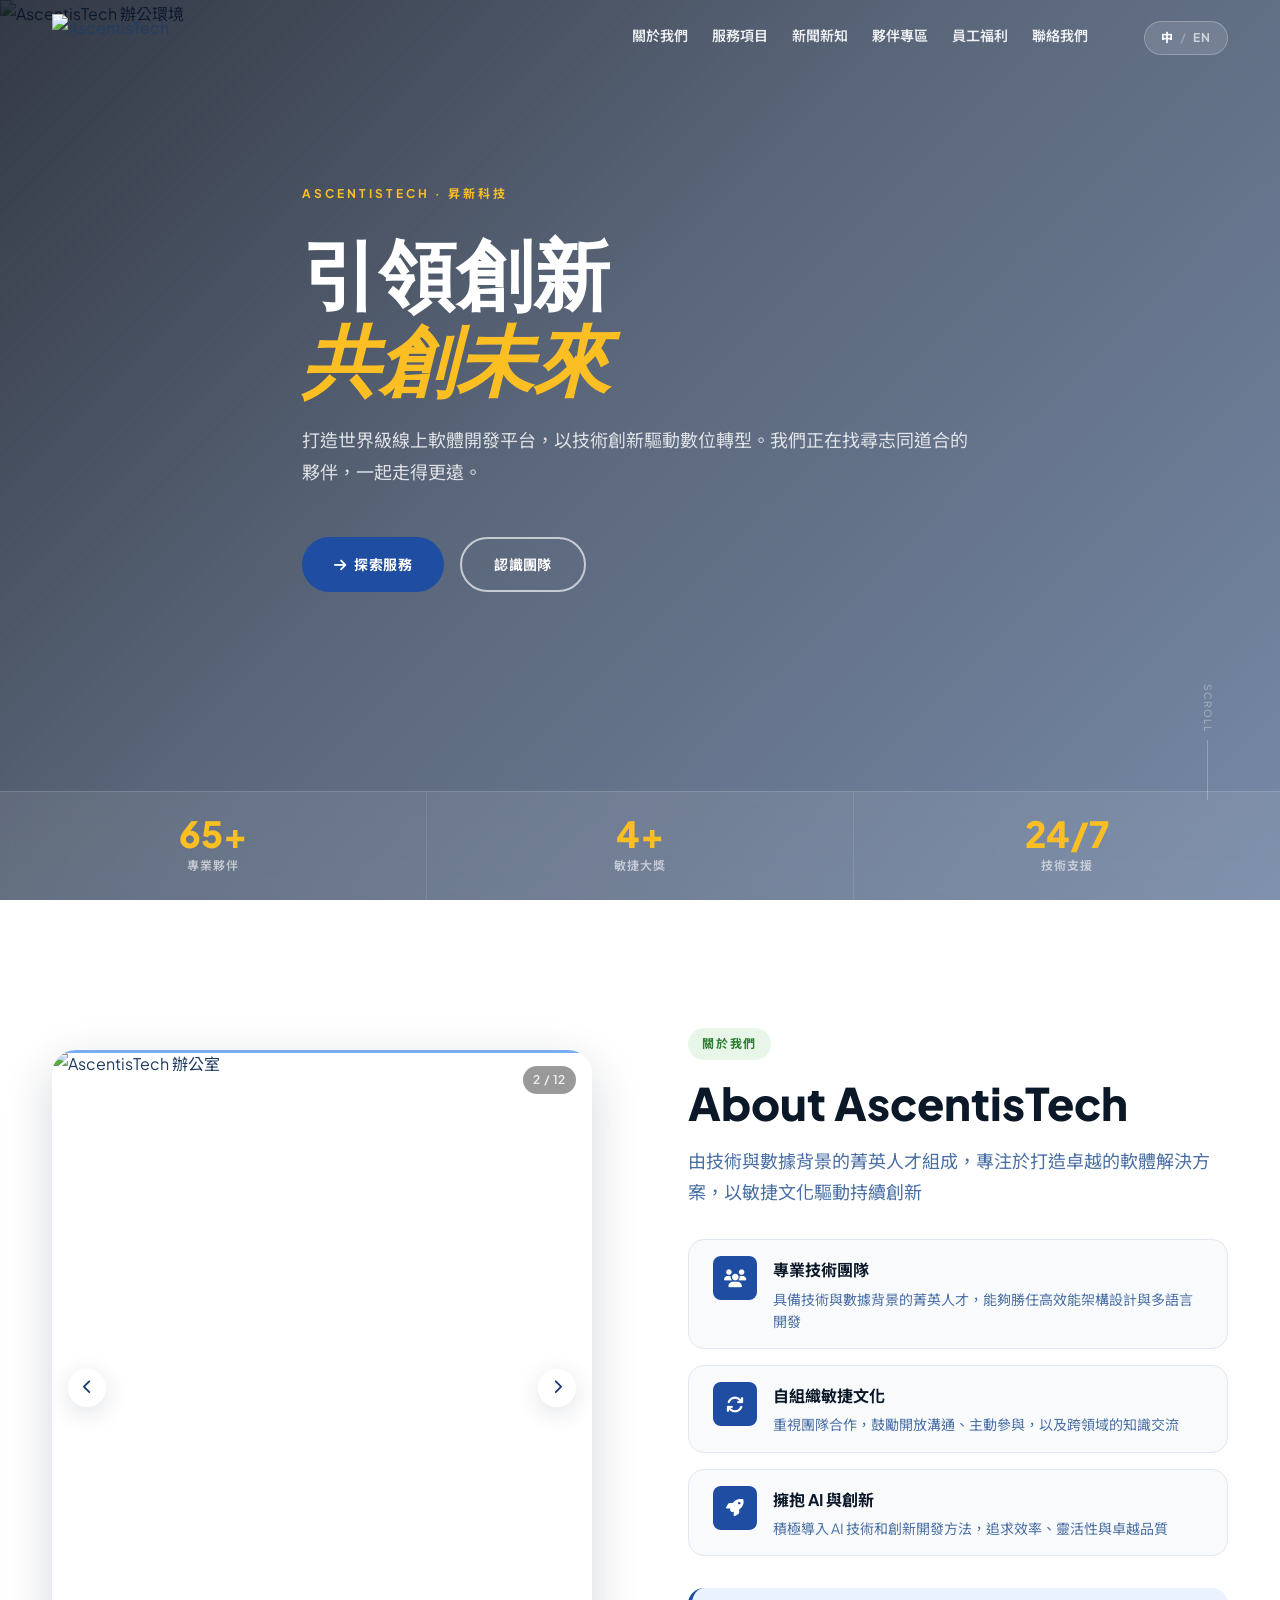
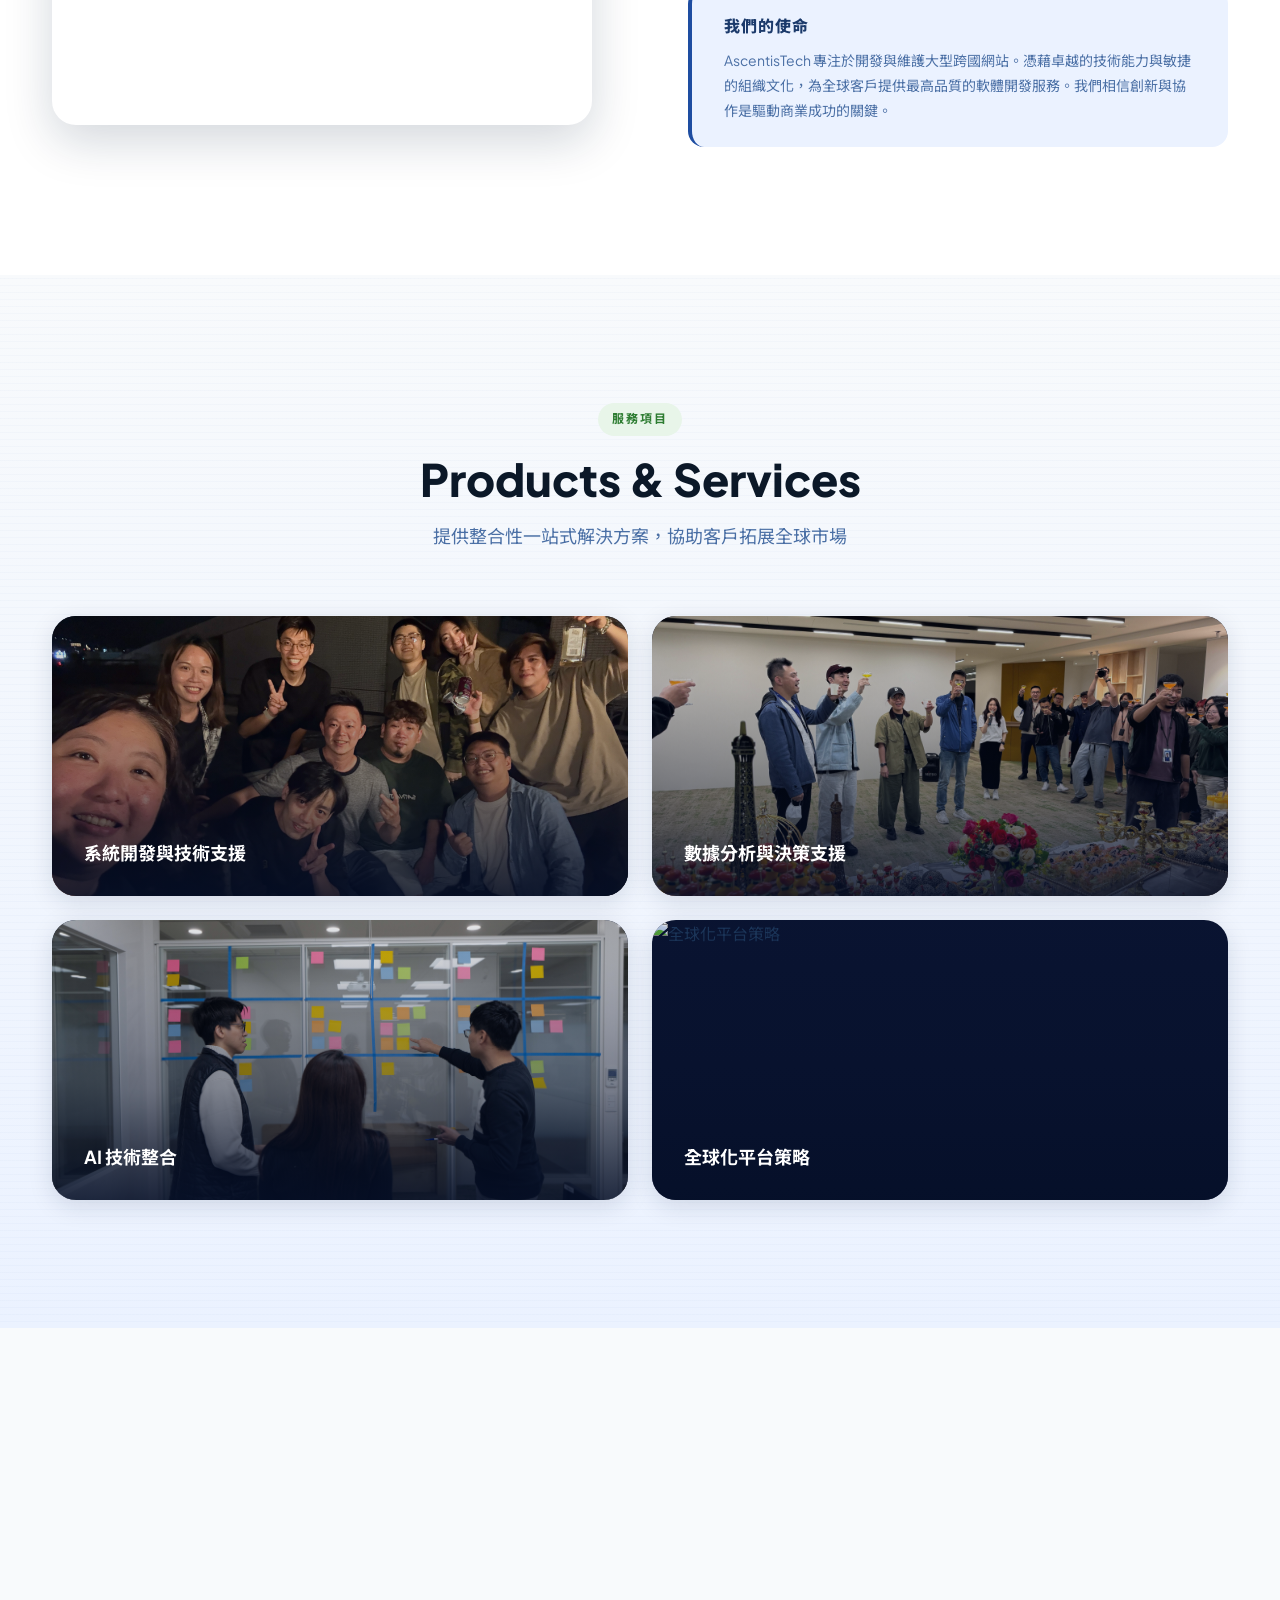
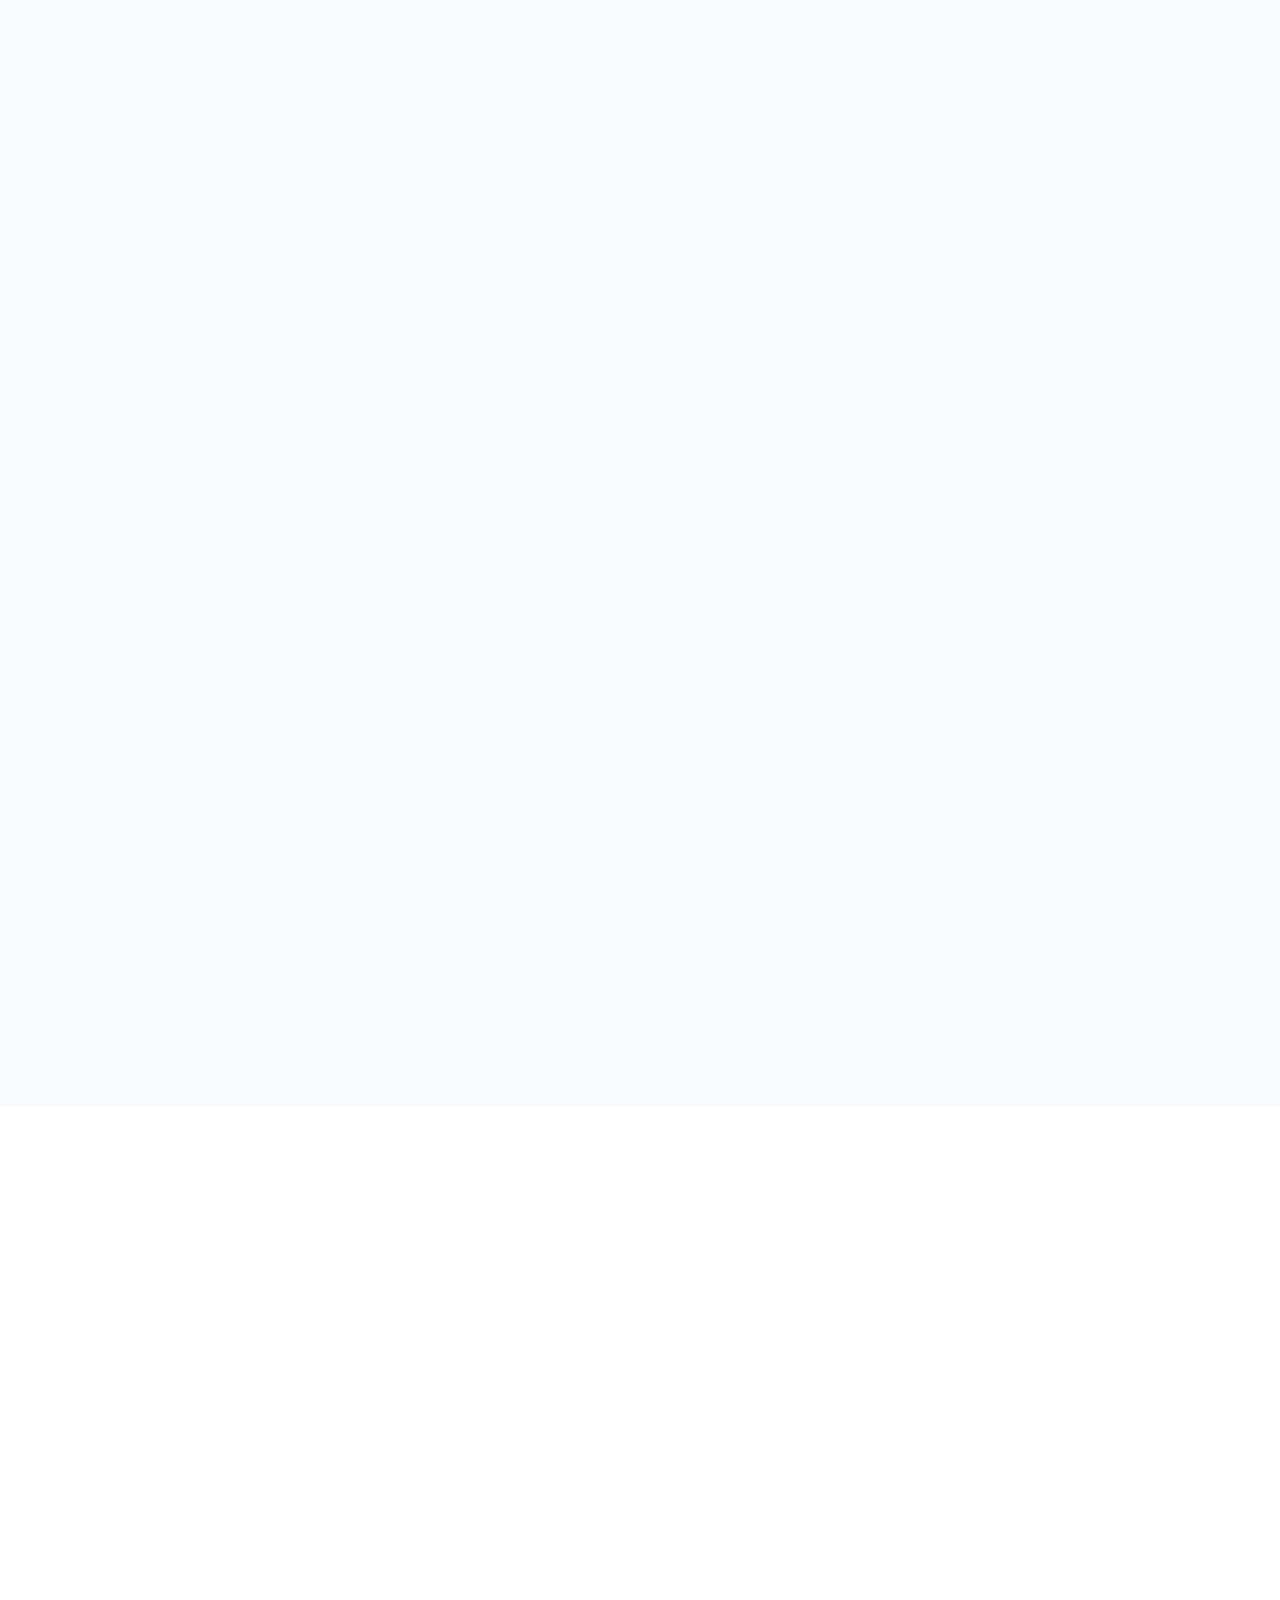
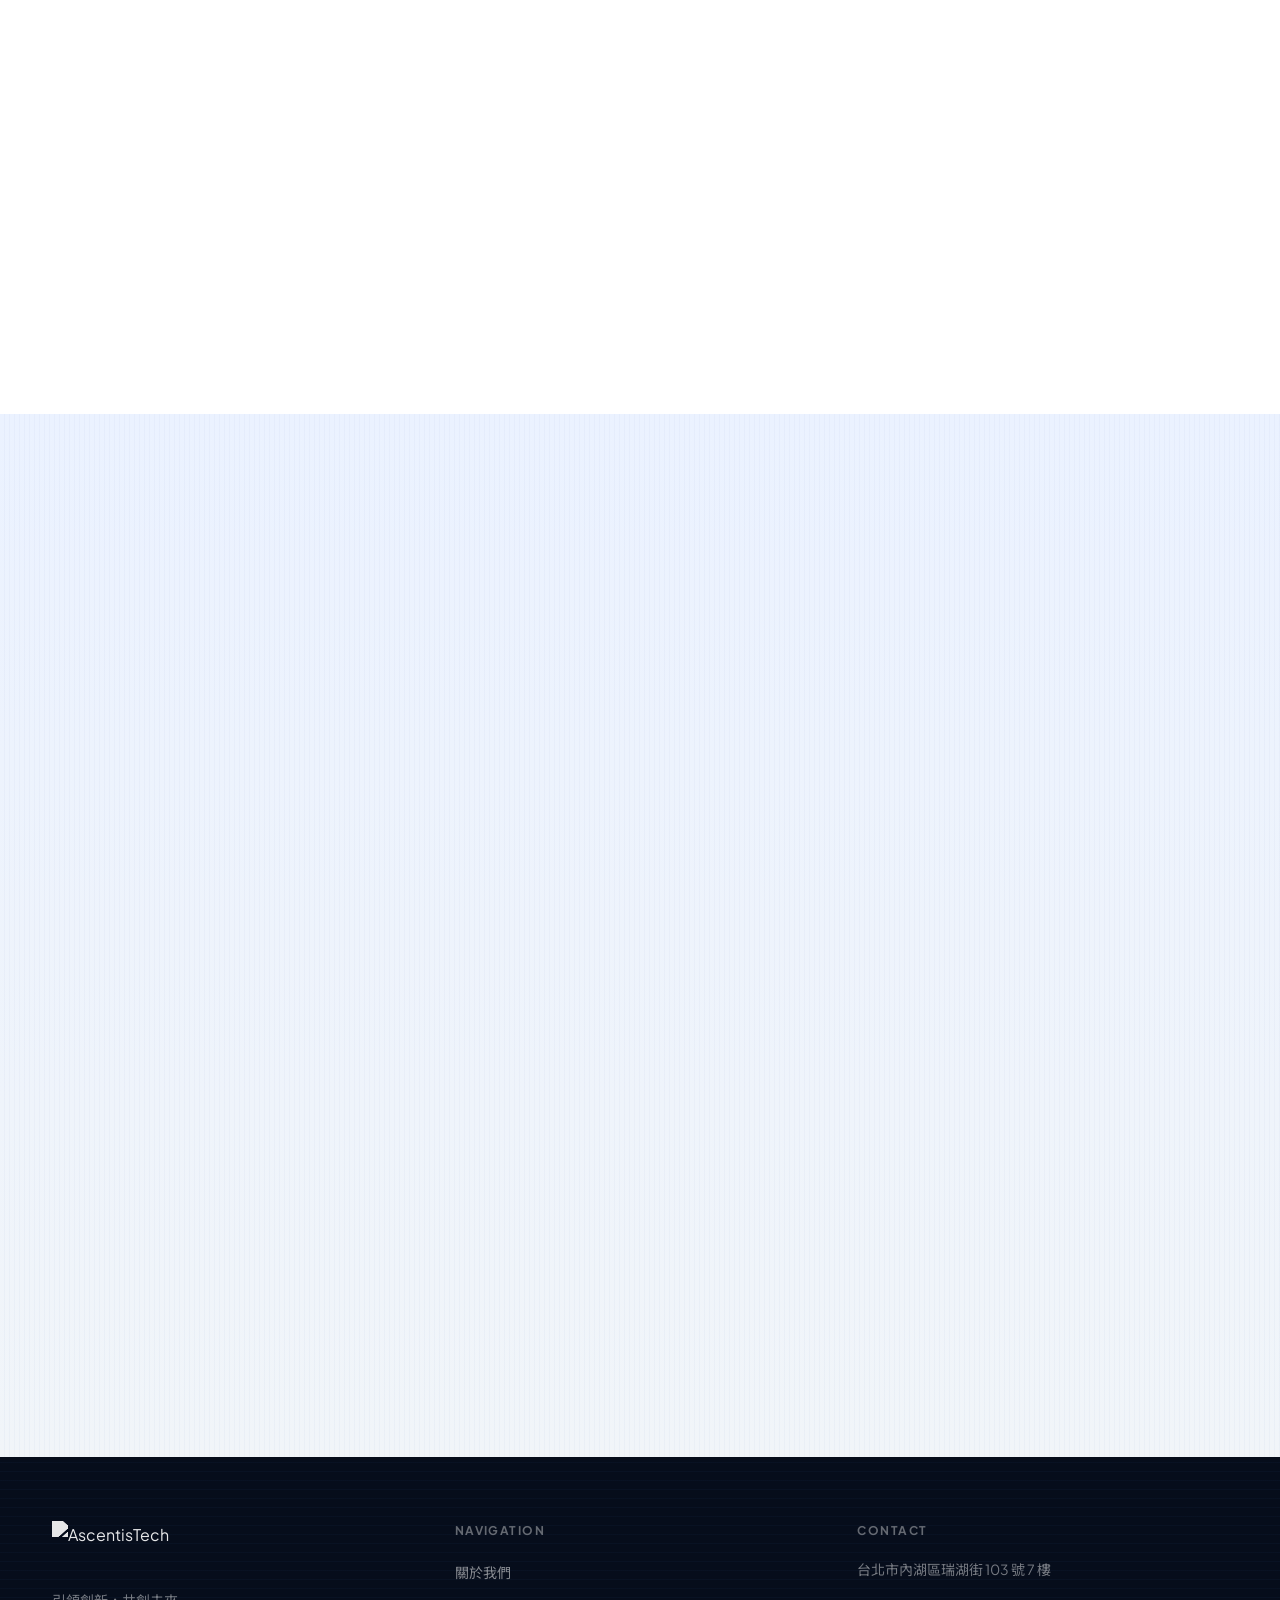
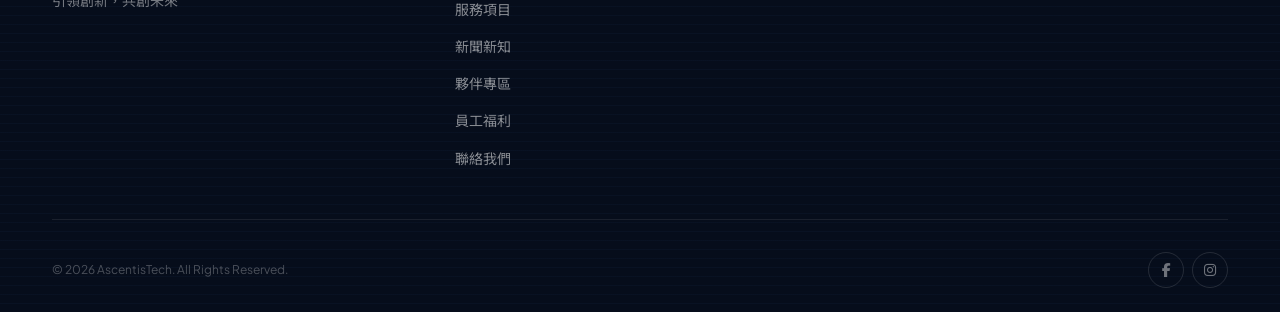
==== phase2/index.html @ 530caa1b "fix: phase2 benefits 第三類改為 2 行文字，還原 i18n 為 textContent Co-Authored-By: Claude Sonnet 4.6 <noreply@an" ====
<!DOCTYPE html>
<html lang="zh-Hant-TW">
<head>
  <meta charset="UTF-8" />
  <meta name="viewport" content="width=device-width, initial-scale=1.0" />
  <title>AscentisTech 昇新科技 | 引領創新的軟體開發夥伴</title>
  <meta name="description" content="AscentisTech 昇新科技 — 打造世界級線上軟體開發平台，提供系統開發、數據分析、AI 技術整合服務。期待與你一起前進。" />

  <!-- Fonts -->
  <link rel="preconnect" href="https://fonts.googleapis.com" />
  <link rel="preconnect" href="https://fonts.gstatic.com" crossorigin />
  <link href="https://fonts.googleapis.com/css2?family=Playfair+Display:ital,wght@0,700;0,800;1,700&family=Plus+Jakarta+Sans:wght@300;400;500;600;700;800&family=Noto+Sans+TC:wght@300;400;500;700&display=swap" rel="stylesheet" />

  <!-- Font Awesome -->
  <link rel="stylesheet" href="https://cdnjs.cloudflare.com/ajax/libs/font-awesome/6.5.1/css/all.min.css" />

  <!-- 共用 CSS（借用 Phase 1）-->
  <link rel="stylesheet" href="../css/base.css" />
  <link rel="stylesheet" href="../css/navbar.css" />
  <link rel="stylesheet" href="../css/hero.css" />
  <link rel="stylesheet" href="../css/sections.css" />
  <link rel="stylesheet" href="../css/footer.css" />
  <link rel="stylesheet" href="../css/responsive.css" />

  <!-- Phase 2 專屬 CSS -->
  <link rel="stylesheet" href="css/phase2.css" />
</head>
<body>

  <!-- =========================================
       INTRO OVERLAY
       ========================================= -->
  <div id="page-intro">
    <div class="intro-bg"></div>
    <div class="intro-vignette"></div>
    <div class="intro-content">
      <p class="intro-label">Welcome to</p>
      <h1 class="intro-brand">AscentisTech</h1>
      <p class="intro-tagline">昇新科技 · 引領創新 · 共創未來</p>
    </div>
  </div>


  <!-- =========================================
       NAVBAR
       ========================================= -->
  <nav id="navbar" class="navbar">
    <div class="nav-inner">
      <a href="#" class="nav-logo">
        <img
          data-img="logo"
          src="https://static.104.com.tw/b_profile/cust_picture/6327/130000000256327/logo.png?v=20260304161209"
          alt="AscentisTech"
          class="logo-img"
        />
      </a>

      <div class="nav-links">
        <a href="#about"    data-i18n="nav.about">關於我們</a>
        <a href="#services" data-i18n="nav.services">服務項目</a>
        <a href="#news"     data-i18n="nav.news">新聞新知</a>
        <a href="#team"     data-i18n="nav.team">夥伴專區</a>
        <a href="#benefits" data-i18n="nav.benefits">員工福利</a>
        <a href="#contact"  data-i18n="nav.contact">聯絡我們</a>
      </div>

      <div class="nav-right">
        <button class="lang-toggle" id="langToggle" aria-label="Toggle language">
          <span class="lang-zh active">中</span>
          <span class="lang-sep">/</span>
          <span class="lang-en">EN</span>
        </button>
        <button class="hamburger" id="hamburger" aria-label="開啟選單">
          <span></span><span></span><span></span>
        </button>
      </div>
    </div>
  </nav>

  <!-- Mobile Menu -->
  <div class="mobile-menu" id="mobileMenu">
    <a href="#about"    data-i18n="nav.about">關於我們</a>
    <a href="#services" data-i18n="nav.services">服務項目</a>
    <a href="#news"     data-i18n="nav.news">新聞新知</a>
    <a href="#team"     data-i18n="nav.team">夥伴專區</a>
    <a href="#benefits" data-i18n="nav.benefits">員工福利</a>
    <a href="#contact"  data-i18n="nav.contact">聯絡我們</a>
  </div>


  <!-- =========================================
       HERO
       ========================================= -->
  <section id="hero" class="hero">
    <div class="hero-bg">
      <img
        data-img="hero"
        src="../images/home/001.jpg"
        alt="AscentisTech 辦公環境"
      />
    </div>
    <div class="hero-overlay"></div>

    <div class="hero-content">
      <p class="hero-eyebrow fade-up" data-i18n="hero.eyebrow">AscentisTech &nbsp;·&nbsp; 昇新科技</p>
      <h1 class="hero-title fade-up delay-1">
        <span data-i18n="hero.title.line1">引領創新</span><br />
        <em data-i18n="hero.title.line2">共創未來</em>
      </h1>
      <p class="hero-subtitle fade-up delay-2" data-i18n="hero.subtitle">
        打造世界級線上軟體開發平台，以技術創新驅動數位轉型。<br />
        我們正在找尋志同道合的夥伴，一起走得更遠。
      </p>
      <div class="hero-btns fade-up delay-3">
        <a href="#services" class="btn btn-primary">
          <i class="fa-solid fa-arrow-right"></i>
          <span data-i18n="hero.cta.explore">探索服務</span>
        </a>
        <a href="#team" class="btn btn-outline" data-i18n="hero.cta.team">認識團隊</a>
      </div>
    </div>

    <div class="hero-stats">
      <div class="hero-stat">
        <div class="stat-number" data-count="65">0</div>
        <div class="stat-label" data-i18n="hero.stat.experts">專業夥伴</div>
      </div>
      <div class="hero-stat">
        <div class="stat-number" data-count="4">0</div>
        <div class="stat-label" data-i18n="hero.stat.awards">敏捷大獎</div>
      </div>
      <div class="hero-stat">
        <div class="stat-number" style="font-size: clamp(1.4rem, 3vw, 2.25rem);">24/7</div>
        <div class="stat-label" data-i18n="hero.stat.support">技術支援</div>
      </div>
    </div>

    <div class="hero-scroll">
      <span class="scroll-text">Scroll</span>
      <div class="scroll-line"></div>
    </div>
  </section>


  <!-- =========================================
       ABOUT
       ========================================= -->
  <section id="about" class="about">
    <div class="about-grid">

      <!-- 環境照輪播 -->
      <div class="about-img-wrap fade-left">
        <div class="about-deco"></div>
        <div class="about-img-frame about-carousel" id="aboutCarousel">
          <div class="carousel-track">
            <img class="carousel-slide active" src="../images/office/1101.jpg" alt="AscentisTech 辦公室" />
            <img class="carousel-slide" src="../images/office/1102.jpg" alt="AscentisTech 辦公室" />
            <img class="carousel-slide" src="../images/office/1103.jpg" alt="AscentisTech 辦公室" />
            <img class="carousel-slide" src="../images/office/1104.jpg" alt="AscentisTech 辦公室" />
            <img class="carousel-slide" src="../images/office/1105.jpg" alt="AscentisTech 辦公室" />
            <img class="carousel-slide" src="../images/office/5501.jpg" alt="AscentisTech 辦公室" />
            <img class="carousel-slide" src="../images/office/5502.jpg" alt="AscentisTech 辦公室" />
            <img class="carousel-slide" src="../images/office/7701.jpg" alt="AscentisTech 辦公室" />
            <img class="carousel-slide" src="../images/office/7702.jpg" alt="AscentisTech 辦公室" />
            <img class="carousel-slide" src="../images/office/8801.jpg" alt="AscentisTech 辦公室" />
            <img class="carousel-slide" src="../images/office/8802.jpg" alt="AscentisTech 辦公室" />
            <img class="carousel-slide" src="../images/office/9901.jpg" alt="AscentisTech 辦公室" />
          </div>
          <button class="carousel-btn carousel-prev" aria-label="上一張"><i class="fa-solid fa-chevron-left"></i></button>
          <button class="carousel-btn carousel-next" aria-label="下一張"><i class="fa-solid fa-chevron-right"></i></button>
          <div class="carousel-dots"></div>
        </div>
      </div>

      <!-- 文字側 -->
      <div class="fade-right">
        <span class="section-tag" data-i18n="about.tag">關於我們</span>
        <h2 class="section-title" data-i18n="about.title">About AscentisTech</h2>
        <p class="section-desc" data-i18n="about.desc">
          由技術與數據背景的菁英人才組成，專注於打造卓越的軟體解決方案，以敏捷文化驅動持續創新
        </p>

        <div class="about-cards">
          <div class="about-card">
            <div class="about-card-icon"><i class="fa-solid fa-users"></i></div>
            <div>
              <h4 data-i18n="about.card1.title">專業技術團隊</h4>
              <p data-i18n="about.card1.desc">具備技術與數據背景的菁英人才，能夠勝任高效能架構設計與多語言開發</p>
            </div>
          </div>
          <div class="about-card">
            <div class="about-card-icon"><i class="fa-solid fa-arrows-rotate"></i></div>
            <div>
              <h4 data-i18n="about.card2.title">自組織敏捷文化</h4>
              <p data-i18n="about.card2.desc">重視團隊合作，鼓勵開放溝通、主動參與，以及跨領域的知識交流</p>
            </div>
          </div>
          <div class="about-card">
            <div class="about-card-icon"><i class="fa-solid fa-rocket"></i></div>
            <div>
              <h4 data-i18n="about.card3.title">擁抱 AI 與創新</h4>
              <p data-i18n="about.card3.desc">積極導入 AI 技術和創新開發方法，追求效率、靈活性與卓越品質</p>
            </div>
          </div>
        </div>

        <div class="mission-box">
          <h3 data-i18n="about.mission.title">我們的使命</h3>
          <p data-i18n="about.mission.desc">AscentisTech 專注於開發與維護大型跨國網站。憑藉卓越的技術能力與敏捷的組織文化，為全球客戶提供最高品質的軟體開發服務。我們相信創新與協作是驅動商業成功的關鍵。</p>
        </div>
      </div>

    </div>
  </section>


  <!-- =========================================
       SERVICES
       ========================================= -->
  <section id="services" class="services">
    <div class="services-header fade-up">
      <span class="section-tag" data-i18n="services.tag">服務項目</span>
      <h2 class="section-title" data-i18n="services.title">Products &amp; Services</h2>
      <p class="section-desc" data-i18n="services.desc">提供整合性一站式解決方案，協助客戶拓展全球市場</p>
    </div>

    <div class="services-grid">

      <div class="service-card fade-up delay-1">
        <div class="service-img-wrap">
          <img src="../images/productservice/01.jpg" alt="系統開發與技術支援" />
        </div>
        <div class="service-overlay">
          <h3 data-i18n="services.card1.title">系統開發與技術支援</h3>
          <div class="service-hover-content">
            <p data-i18n="services.card1.desc">提供 24/7 技術支援、高品質系統規劃與部署，確保您的業務持續穩定運行</p>
            <ul class="service-features">
              <li class="service-feature" data-i18n="services.card1.f1">全天候支援</li>
              <li class="service-feature" data-i18n="services.card1.f2">高效能架構</li>
              <li class="service-feature" data-i18n="services.card1.f3">快速部署</li>
            </ul>
          </div>
        </div>
      </div>

      <div class="service-card fade-up delay-2">
        <div class="service-img-wrap">
          <img src="../images/productservice/02.jpg" alt="數據分析與決策支援" />
        </div>
        <div class="service-overlay">
          <h3 data-i18n="services.card2.title">數據分析與決策支援</h3>
          <div class="service-hover-content">
            <p data-i18n="services.card2.desc">透過數據整合與模組化分析工具，優化產品體驗並驅動業務決策</p>
            <ul class="service-features">
              <li class="service-feature" data-i18n="services.card2.f1">數據視覺化</li>
              <li class="service-feature" data-i18n="services.card2.f2">商業智慧報表</li>
              <li class="service-feature" data-i18n="services.card2.f3">預測性分析</li>
            </ul>
          </div>
        </div>
      </div>

      <div class="service-card fade-up delay-3">
        <div class="service-img-wrap">
          <img src="../images/productservice/03.jpg" alt="AI 技術整合" />
        </div>
        <div class="service-overlay">
          <h3 data-i18n="services.card3.title">AI 技術整合</h3>
          <div class="service-hover-content">
            <p data-i18n="services.card3.desc">開發推薦系統與異常偵測，提升平台智慧化程度與使用者體驗</p>
            <ul class="service-features">
              <li class="service-feature" data-i18n="services.card3.f1">智慧推薦引擎</li>
              <li class="service-feature" data-i18n="services.card3.f2">異常偵測</li>
              <li class="service-feature" data-i18n="services.card3.f3">流程自動化</li>
            </ul>
          </div>
        </div>
      </div>

      <div class="service-card fade-up delay-4">
        <div class="service-img-wrap">
          <img src="../images/productservice/04.jpg" alt="全球化平台策略" />
        </div>
        <div class="service-overlay">
          <h3 data-i18n="services.card4.title">全球化平台策略</h3>
          <div class="service-hover-content">
            <p data-i18n="services.card4.desc">依據在地營運需求客製化全球軟體開發平台，拓展國際市場</p>
            <ul class="service-features">
              <li class="service-feature" data-i18n="services.card4.f1">多語系支援</li>
              <li class="service-feature" data-i18n="services.card4.f2">在地化策略</li>
              <li class="service-feature" data-i18n="services.card4.f3">全球部署</li>
            </ul>
          </div>
        </div>
      </div>

    </div>
  </section>


  <!-- =========================================
       NEWS — 新聞新知
       ========================================= -->
  <section id="news" class="news-section">
    <div class="news-header fade-up">
      <span class="section-tag" data-i18n="news.tag">新聞新知</span>
      <h2 class="section-title" data-i18n="news.title">最新消息</h2>
      <p class="section-desc" data-i18n="news.desc">得獎紀錄、產業洞察與公司動態，持續關注我們的最新進展</p>
    </div>

    <div class="news-timeline fade-up">

      <div class="tl-item tl-left" data-news-id="1" role="button" tabindex="0">
        <div class="tl-node">
          <i class="fa-solid fa-trophy"></i>
        </div>
        <div class="tl-card">
          <div class="tl-meta">
            <span class="news-tag news-tag--award"><i class="fa-solid fa-trophy"></i> 得獎</span>
            <span class="news-date">2025.03</span>
          </div>
          <h3 class="tl-title" data-i18n="news.item1.title">2025 台灣敏捷大獎 — 最佳敏捷組織獎</h3>
          <p class="tl-desc" data-i18n="news.item1.desc">在組織敏捷轉型方面獲得卓越成就的肯定，成為業界標竿</p>
          <span class="tl-read-more"><i class="fa-solid fa-arrow-right"></i></span>
        </div>
      </div>

      <div class="tl-item tl-right" data-news-id="2" role="button" tabindex="0">
        <div class="tl-node">
          <i class="fa-solid fa-trophy"></i>
        </div>
        <div class="tl-card">
          <div class="tl-meta">
            <span class="news-tag news-tag--award"><i class="fa-solid fa-trophy"></i> 得獎</span>
            <span class="news-date">2025.03</span>
          </div>
          <h3 class="tl-title" data-i18n="news.item2.title">2025 台灣敏捷大獎 — 最佳敏捷團隊獎</h3>
          <p class="tl-desc" data-i18n="news.item2.desc">獲獎肯定團隊協作效率與交付品質，展現跨功能協作的最佳實踐</p>
          <span class="tl-read-more"><i class="fa-solid fa-arrow-right"></i></span>
        </div>
      </div>

      <div class="tl-item tl-left" data-news-id="4" role="button" tabindex="0">
        <div class="tl-node">
          <i class="fa-solid fa-trophy"></i>
        </div>
        <div class="tl-card">
          <div class="tl-meta">
            <span class="news-tag news-tag--award"><i class="fa-solid fa-trophy"></i> 得獎</span>
            <span class="news-date">2025.03</span>
          </div>
          <h3 class="tl-title" data-i18n="news.item4.title">2025 台灣敏捷大獎 — 年度變革領袖獎</h3>
          <p class="tl-desc" data-i18n="news.item4.desc">表彰在推動組織變革過程中展現的卓越領導力</p>
          <span class="tl-read-more"><i class="fa-solid fa-arrow-right"></i></span>
        </div>
      </div>

      <div class="tl-item tl-right" data-news-id="3" role="button" tabindex="0">
        <div class="tl-node">
          <i class="fa-solid fa-newspaper"></i>
        </div>
        <div class="tl-card">
          <div class="tl-meta">
            <span class="news-tag news-tag--news"><i class="fa-solid fa-newspaper"></i> 產業動態</span>
            <span class="news-date">2025.02</span>
          </div>
          <h3 class="tl-title" data-i18n="news.item3.title">AI 加速軟體交付 — Scrum 團隊的新工作方式</h3>
          <p class="tl-desc" data-i18n="news.item3.desc">AI Coding Assistant 正在改變開發流程，我們如何在敏捷框架內導入並提升整體效率</p>
          <span class="tl-read-more"><i class="fa-solid fa-arrow-right"></i></span>
        </div>
      </div>

      <div class="tl-axis-arrow"><i class="fa-solid fa-chevron-down"></i></div>
    </div>
  </section>


  <!-- =========================================
       TEAM — 夥伴專區
       ========================================= -->
  <section id="team" class="team-section">
    <div class="team-header fade-up">
      <span class="section-tag" data-i18n="team.tag">夥伴專區</span>
      <h2 class="section-title" data-i18n="team.title">認識我們的團隊</h2>
      <p class="section-desc" data-i18n="team.desc">我們相信好的工作環境與好的夥伴，是彼此成長最重要的基礎</p>
    </div>

    <!-- 文化亮點 -->
    <div class="team-culture fade-up">
      <div class="culture-card">
        <div class="culture-icon"><i class="fa-solid fa-comments"></i></div>
        <h4 data-i18n="team.culture1.title">開放的溝通文化</h4>
        <p data-i18n="team.culture1.desc">每個聲音都被聽見，扁平化組織讓想法直接推動行動</p>
      </div>
      <div class="culture-card">
        <div class="culture-icon"><i class="fa-solid fa-graduation-cap"></i></div>
        <h4 data-i18n="team.culture2.title">持續學習與成長</h4>
        <p data-i18n="team.culture2.desc">定期舉辦技術分享、外部講師工作坊，支持每個人成為更好的專業者</p>
      </div>
      <div class="culture-card">
        <div class="culture-icon"><i class="fa-solid fa-handshake"></i></div>
        <h4 data-i18n="team.culture3.title">跨部門協作</h4>
        <p data-i18n="team.culture3.desc">工程、數據、產品緊密合作，一起解決真實的業務挑戰</p>
      </div>
      <div class="culture-card">
        <div class="culture-icon"><i class="fa-solid fa-star"></i></div>
        <h4 data-i18n="team.culture4.title">敏捷文化落地</h4>
        <p data-i18n="team.culture4.desc">不只是口號，Scrum、Kanban 真實運作於每個團隊的日常</p>
      </div>
    </div>

    <!-- 夥伴心聲（可手動輪播） -->
    <div class="voices-carousel-wrap fade-up">
      <div class="voices-overflow">
        <div class="team-voices" id="voicesTrack">
          <div class="voice-card">
            <div class="voice-avatar">
              <img src="../images/member/Kid.png" alt="工程部門" />
            </div>
            <blockquote data-i18n="team.voice1.quote">
              「這裡的敏捷不是形式，是真正在幫助團隊更有效率、更快樂地工作。每個 Sprint 結束，大家都能感受到一點點的進步與改變。」
            </blockquote>
            <div class="voice-author">
              <strong data-i18n="team.voice1.name">General Manager</strong>
              <span data-i18n="team.voice1.dept">敏捷轉型推動</span>
            </div>
          </div>
                    <div class="voice-card">
            <div class="voice-avatar">
              <img src="../images/member/Yikhun.png" alt="產品管理" />
            </div>
            <blockquote data-i18n="team.voice4.quote">
              「在這裡，每個人的想法都有被實現的空間。產品、工程、設計高度協作，不只是執行，而是真正共同創造。」
            </blockquote>
            <div class="voice-author">
              <strong data-i18n="team.voice4.name">Product Manager</strong>
              <span data-i18n="team.voice4.dept">產品管理部門</span>
            </div>
          </div>

          <div class="voice-card">
            <div class="voice-avatar">
              <img src="../images/member/Ron.png" alt="敏捷教練" />
            </div>
            <blockquote data-i18n="team.voice2.quote">
            「我們不只寫程式，我們在解決真實的商業問題。每個工程師都有機會提出想法，看著自己的設計上線影響數十萬用戶，是最大的成就感。」
            </blockquote>
            <div class="voice-author">
              <strong data-i18n="team.voice2.name">Engineering Manager</strong>
              <span data-i18n="team.voice2.dept">技術研發部門</span>
            </div>
          </div>

          <div class="voice-card">
            <div class="voice-avatar">
              <img src="../images/member/Sean.png" alt="數據團隊" />
            </div>
            <blockquote data-i18n="team.voice3.quote">
              「數據不只是數字，是理解用戶的窗口。在這裡你會有機會從原始數據到最終決策，全程參與，視野完全不同。」
            </blockquote>
            <div class="voice-author">
              <strong data-i18n="team.voice3.name">Engineering Manager</strong>
              <span data-i18n="team.voice3.dept">技術研發部門</span>
            </div>
          </div>


          <div class="voice-card">
            <div class="voice-avatar">
              <img src="../images/member/Angel.png" alt="設計團隊" />
            </div>
            <blockquote data-i18n="team.voice5.quote">
              「加入這裡之後，感受到的是一種被尊重的文化。不論資歷深淺，只要有好想法，都會受到認真對待。」
            </blockquote>
            <div class="voice-author">
              <strong data-i18n="team.voice5.name">UX Manager</strong>
              <span data-i18n="team.voice5.dept">設計與體驗部門</span>
            </div>
          </div>
        </div>
      </div>
      <div class="voices-nav">
        <button class="voice-nav-btn voice-nav-btn--prev" aria-label="上一個"><i class="fa-solid fa-chevron-left"></i></button>
        <button class="voice-nav-btn voice-nav-btn--next" aria-label="下一個"><i class="fa-solid fa-chevron-right"></i></button>
      </div>
    </div>

    <!-- 活動照片（自動緩慢輪播） -->
    <div class="team-gallery-marquee fade-up">
      <div class="gallery-marquee-track">
        <div class="gallery-marquee-item"><img src="../images/worktime/IMG_6621.jpg" alt="工作日常" /></div>
        <div class="gallery-marquee-item"><img src="../images/worktime/IMG_7328.jpg" alt="工作日常" /></div>
        <div class="gallery-marquee-item"><img src="../images/worktime/KEV00977.jpg" alt="工作日常" /></div>
        <div class="gallery-marquee-item"><img src="../images/worktime/KEV01088.jpg" alt="工作日常" /></div>
        <div class="gallery-marquee-item"><img src="../images/worktime/KEV01156.jpg" alt="工作日常" /></div>
        <div class="gallery-marquee-item"><img src="../images/worktime/KEV01172.jpg" alt="工作日常" /></div>
        <div class="gallery-marquee-item"><img src="../images/worktime/KEV01173.jpg" alt="工作日常" /></div>
        <div class="gallery-marquee-item"><img src="../images/worktime/KEV01238.jpg" alt="工作日常" /></div>
        <div class="gallery-marquee-item"><img src="../images/worktime/KEV01276.jpg" alt="工作日常" /></div>
        <div class="gallery-marquee-item"><img src="../images/worktime/KEV01293.jpg" alt="工作日常" /></div>
        <div class="gallery-marquee-item"><img src="../images/worktime/KEV01305.jpg" alt="工作日常" /></div>
        <div class="gallery-marquee-item"><img src="../images/worktime/KEV01352.jpg" alt="工作日常" /></div>
        <div class="gallery-marquee-item"><img src="../images/worktime/KEV01419.jpg" alt="工作日常" /></div>
        <div class="gallery-marquee-item"><img src="../images/worktime/KEV01890.jpg" alt="工作日常" /></div>
        <div class="gallery-marquee-item"><img src="../images/worktime/KEV01925.jpg" alt="工作日常" /></div>
        <!-- 複製第二輪以實現無縫循環 -->
        <div class="gallery-marquee-item"><img src="../images/worktime/IMG_6621.jpg" alt="工作日常" /></div>
        <div class="gallery-marquee-item"><img src="../images/worktime/IMG_7328.jpg" alt="工作日常" /></div>
        <div class="gallery-marquee-item"><img src="../images/worktime/KEV00977.jpg" alt="工作日常" /></div>
        <div class="gallery-marquee-item"><img src="../images/worktime/KEV01088.jpg" alt="工作日常" /></div>
        <div class="gallery-marquee-item"><img src="../images/worktime/KEV01156.jpg" alt="工作日常" /></div>
        <div class="gallery-marquee-item"><img src="../images/worktime/KEV01172.jpg" alt="工作日常" /></div>
        <div class="gallery-marquee-item"><img src="../images/worktime/KEV01173.jpg" alt="工作日常" /></div>
        <div class="gallery-marquee-item"><img src="../images/worktime/KEV01238.jpg" alt="工作日常" /></div>
        <div class="gallery-marquee-item"><img src="../images/worktime/KEV01276.jpg" alt="工作日常" /></div>
        <div class="gallery-marquee-item"><img src="../images/worktime/KEV01293.jpg" alt="工作日常" /></div>
        <div class="gallery-marquee-item"><img src="../images/worktime/KEV01305.jpg" alt="工作日常" /></div>
        <div class="gallery-marquee-item"><img src="../images/worktime/KEV01352.jpg" alt="工作日常" /></div>
        <div class="gallery-marquee-item"><img src="../images/worktime/KEV01419.jpg" alt="工作日常" /></div>
        <div class="gallery-marquee-item"><img src="../images/worktime/KEV01890.jpg" alt="工作日常" /></div>
        <div class="gallery-marquee-item"><img src="../images/worktime/KEV01925.jpg" alt="工作日常" /></div>
      </div>
    </div>
  </section>


  <!-- =========================================
       BENEFITS
       ========================================= -->
  <section id="benefits" class="benefits">
    <div class="benefits-header fade-up">
      <span class="section-tag" data-i18n="benefits.tag">員工福利</span>
      <h2 class="section-title" data-i18n="benefits.title">Employee Benefits</h2>
      <p class="section-desc" data-i18n="benefits.desc">完善的福利制度，打造幸福的工作環境</p>
    </div>

    <div class="benefits-grid">

      <div class="benefit-card fade-up delay-1">
        <div class="benefit-main">
          <div class="benefit-icon"><i class="fa-solid fa-gift"></i></div>
          <h3 data-i18n="benefits.cat1.title">獎金＆禮金＆保險</h3>
          <ul class="benefit-items">
            <li class="benefit-item" data-i18n="benefits.cat1.item1">年終/三節獎金/禮品</li>
            <li class="benefit-item" data-i18n="benefits.cat1.item2">結婚/生育補助</li>
            <li class="benefit-item" data-i18n="benefits.cat1.item3">住院慰問金</li>
            <li class="benefit-item" data-i18n="benefits.cat1.item4">勞健保＆團體保險</li>
          </ul>
        </div>
      </div>

      <div class="benefit-card fade-up delay-2">
        <div class="benefit-main">
          <div class="benefit-icon"><i class="fa-solid fa-plane-departure"></i></div>
          <h3 data-i18n="benefits.cat2.title">活動與補助</h3>
          <ul class="benefit-items">
            <li class="benefit-item" data-i18n="benefits.cat2.item1">海外旅遊</li>
            <li class="benefit-item" data-i18n="benefits.cat2.item2">團隊聚餐</li>
            <li class="benefit-item" data-i18n="benefits.cat2.item3">春酒尾牙</li>
            <li class="benefit-item" data-i18n="benefits.cat2.item4">健康檢查補助</li>
          </ul>
        </div>
      </div>

      <div class="benefit-card fade-up delay-3">
        <div class="benefit-main">
          <div class="benefit-icon"><i class="fa-solid fa-mug-hot"></i></div>
          <h3 data-i18n="benefits.cat3.title">生活放鬆＆辦公室享受</h3>
          <ul class="benefit-items">
            <li class="benefit-item" data-i18n="benefits.cat3.item1">全薪病假、額外特休、生日假</li>
            <li class="benefit-item" data-i18n="benefits.cat3.item2">零食咖啡吧、下午茶、按摩</li>
          </ul>
        </div>
      </div>

    </div>

    <!-- 福利照片輪播 -->
    <div class="benefits-photos fade-up">
      <div class="benefits-photo-overflow">
        <div class="benefits-photo-track" id="benefitsPhotoTrack">
          <img src="../images/benefits-improve/1101.jpg" alt="員工福利" />
          <img src="../images/benefits-improve/1102.jpg" alt="員工福利" />
          <img src="../images/benefits-improve/1103.jpg" alt="員工福利" />
          <img src="../images/benefits-improve/1104.jpg" alt="員工福利" />
          <img src="../images/benefits-improve/1105.jpg" alt="員工福利" />
          <img src="../images/benefits-improve/5501.jpg" alt="員工福利" />
          <img src="../images/benefits-improve/5502.jpg" alt="員工福利" />
        </div>
      </div>
      <div class="benefits-photo-nav">
        <button class="benefits-photo-btn benefits-photo-btn--prev" aria-label="上一張"><i class="fa-solid fa-chevron-left"></i></button>
        <button class="benefits-photo-btn benefits-photo-btn--next" aria-label="下一張"><i class="fa-solid fa-chevron-right"></i></button>
      </div>
    </div>

  </section>


  <!-- =========================================
       CONTACT + 尋找夥伴
       ========================================= -->
  <section id="contact" class="contact">
    <div class="contact-grid">

      <!-- Info side -->
      <div class="fade-left">
        <div class="contact-info-header">
          <span class="section-tag" data-i18n="contact.tag">聯絡我們</span>
          <h2 class="section-title" data-i18n="contact.title">Contact Us</h2>
          <p class="section-desc" data-i18n="contact.desc">歡迎與我們聯繫，探索無限可能</p>
        </div>

        <div class="contact-cards">
          <div class="contact-card">
            <div class="contact-card-icon"><i class="fa-solid fa-location-dot"></i></div>
            <div>
              <div class="contact-card-label" data-i18n="contact.address.label">辦公地址</div>
              <div class="contact-card-value" data-i18n="contact.address.value">台北市內湖區瑞湖街 103 號 7 樓</div>
            </div>
          </div>
        </div>

        <!-- 徵才 CTA（地址下方） -->
        <div class="contact-hiring">
          <div class="hiring-img-wrap">
            <img src="../images/hiring/01.jpg" alt="加入昇新科技" />
          </div>
          <div class="hiring-content">
            <h3 class="hiring-title" data-i18n="join.title">尋找夥伴</h3>
            <p class="hiring-desc" data-i18n="join.desc">我們正在招募對技術充滿熱情、樂於協作的優秀人才，一起打造世界級軟體平台。</p>
            <a
              href="https://www.104.com.tw/company/1a2x6bnh3b?jobsource=index_s_ac"
              target="_blank"
              rel="noopener"
              class="join-cta-btn"
            >
              <i class="fa-solid fa-briefcase"></i>
              <span data-i18n="join.btn">前往 104 查看職缺</span>
            </a>
          </div>
        </div>

        <div class="contact-social">
          <div class="contact-social-title" data-i18n="contact.social.title">Follow Us</div>
          <div class="social-links">
            <a href="https://www.facebook.com/AscentisTech" target="_blank" rel="noopener" class="social-link" aria-label="Facebook">
              <i class="fa-brands fa-facebook-f"></i>
            </a>
            <a href="https://www.instagram.com/ascentistech" target="_blank" rel="noopener" class="social-link" aria-label="Instagram">
              <i class="fa-brands fa-instagram"></i>
            </a>
          </div>
        </div>

      </div>

      <!-- Map side -->
      <div class="contact-map-wrap fade-right">
        <iframe
          title="AscentisTech 辦公室位置"
          src="https://maps.google.com/maps?q=%E5%8F%B0%E5%8C%97%E5%B8%82%E5%85%A7%E6%B9%96%E5%8D%80%E7%91%9E%E6%B9%96%E8%A1%97103%E8%99%9F&output=embed&z=16"
          allowfullscreen
          loading="lazy"
          referrerpolicy="no-referrer-when-downgrade">
        </iframe>
      </div>

    </div>

  </section>


  <!-- =========================================
       FOOTER
       ========================================= -->
  <footer class="footer">
    <div class="footer-inner">
      <div class="footer-top">

        <div class="footer-brand">
          <img
            data-img="logo"
            src="https://static.104.com.tw/b_profile/cust_picture/6327/130000000256327/logo.png?v=20260304161209"
            alt="AscentisTech"
            class="footer-logo-img"
          />
          <p class="footer-brand-desc" data-i18n="footer.slogan">引領創新，共創未來</p>
        </div>

        <nav class="footer-nav">
          <h4 data-i18n="footer.nav.title">Navigation</h4>
          <ul>
            <li><a href="#about"    data-i18n="nav.about">關於我們</a></li>
            <li><a href="#services" data-i18n="nav.services">服務項目</a></li>
            <li><a href="#news"     data-i18n="nav.news">新聞新知</a></li>
            <li><a href="#team"     data-i18n="nav.team">夥伴專區</a></li>
            <li><a href="#benefits" data-i18n="nav.benefits">員工福利</a></li>
            <li><a href="#contact"  data-i18n="nav.contact">聯絡我們</a></li>
          </ul>
        </nav>

        <div class="footer-contact-col">
          <h4>Contact</h4>
          <p data-i18n="contact.address.value">台北市內湖區瑞湖街 103 號 7 樓</p>
        </div>

      </div>

      <div class="footer-bottom">
        <p class="footer-copy" data-i18n="footer.copyright">© 2026 AscentisTech. All Rights Reserved.</p>
        <div class="footer-social">
          <a href="https://www.facebook.com/AscentisTech" target="_blank" rel="noopener" aria-label="Facebook">
            <i class="fa-brands fa-facebook-f"></i>
          </a>
          <a href="https://www.instagram.com/ascentistech" target="_blank" rel="noopener" aria-label="Instagram">
            <i class="fa-brands fa-instagram"></i>
          </a>
        </div>
      </div>
    </div>
  </footer>

  <!-- Scroll-to-top -->
  <button id="scrollTop" aria-label="回到頂部">
    <i class="fa-solid fa-chevron-up"></i>
  </button>

  <!-- ── News Modal ── -->
  <div id="newsModal" class="news-modal" role="dialog" aria-modal="true" aria-hidden="true">
    <div class="news-modal-backdrop"></div>
    <div class="news-modal-box">
      <button class="news-modal-close" aria-label="Close"><i class="fa-solid fa-xmark"></i></button>
      <div class="news-modal-img-wrap">
        <img id="newsModalImg" src="" alt="" />
      </div>
      <div class="news-modal-content">
        <div class="news-modal-meta">
          <span id="newsModalTag" class="news-tag"></span>
          <span id="newsModalDate" class="news-date"></span>
        </div>
        <h2 id="newsModalTitle" class="news-modal-title"></h2>
        <p id="newsModalBody" class="news-modal-body"></p>
      </div>
    </div>
  </div>

  <script src="images.js"></script>
  <script src="i18n.js"></script>
  <script src="script.js"></script>
</body>
</html>
---- css/base.css ----
/* =============================================
   base.css — CSS Variables · Reset · Typography
   Buttons · Animations · Container
   Theme: Blue & White · Grass Green · Yellow
   ============================================= */

:root {
  /* ── Blue Palette ──────────────────────────── */
  --blue-900:  #060D1B;
  --blue-800:  #0D1F3C;
  --blue-700:  #1B3A6B;
  --blue-600:  #1E4DA1;   /* primary brand blue */
  --blue-500:  #2E6ACC;
  --blue-400:  #4A87E0;
  --blue-300:  #7AADF0;
  --blue-200:  #B3CFFE;
  --blue-100:  #D6E6FF;
  --blue-50:   #EBF2FF;

  /* ── Grass Green (accent text / tags) ─────── */
  --green-600: #1B5E20;
  --green-500: #2E7D32;
  --green-400: #388E3C;
  --green-300: #4CAF50;   /* primary green */
  --green-200: #81C784;
  --green-100: #C8E6C9;
  --green-50:  #E8F5E9;

  /* ── Yellow (highlight / stats) ───────────── */
  --yellow-500: #D97706;
  --yellow-400: #F59E0B;
  --yellow-300: #FBBF24;
  --yellow-200: #FDE68A;
  --yellow-100: #FEF3C7;
  --yellow-50:  #FFFBEB;

  /* ── Neutral / White ───────────────────────── */
  --white:      #FFFFFF;
  --gray-50:    #F8FAFC;
  --gray-100:   #F1F5F9;
  --gray-200:   #E2E8F0;
  --gray-300:   #CBD5E1;
  --gray-400:   #94A3B8;

  /* ── Text ──────────────────────────────────── */
  --text-900:   #0B1828;
  --text-700:   #1E3A5F;
  --text-500:   #4A6FA5;
  --text-300:   #8AAAD0;
  --text-100:   #C0D3E8;

  /* ── Semantic ──────────────────────────────── */
  --primary:      var(--blue-600);
  --primary-dark: var(--blue-700);
  --accent:       var(--yellow-400);
  --bg:           var(--white);
  --bg-alt:       var(--blue-50);
  --bg-deep:      var(--blue-700);

  /* ── Spacing ───────────────────────────────── */
  --s1: 0.5rem;
  --s2: 1rem;
  --s3: 1.5rem;
  --s4: 2rem;
  --s5: 3rem;
  --s6: 4rem;
  --s7: 6rem;
  --s8: 8rem;

  /* ── Typography scale ──────────────────────── */
  --fs-xs:   0.75rem;
  --fs-sm:   0.875rem;
  --fs-base: 1rem;
  --fs-lg:   1.125rem;
  --fs-xl:   1.375rem;
  --fs-2xl:  1.75rem;
  --fs-3xl:  2.25rem;
  --fs-4xl:  3rem;
  --fs-5xl:  4rem;
  --fs-6xl:  5.5rem;

  /* ── Radii ──────────────────────────────────── */
  --r-sm:   8px;
  --r-md:   16px;
  --r-lg:   24px;
  --r-xl:   40px;
  --r-full: 9999px;

  /* ── Shadows ─────────────────────────────────── */
  --shadow-sm: 0 2px 8px rgba(13, 31, 60, 0.08);
  --shadow-md: 0 6px 24px rgba(13, 31, 60, 0.13);
  --shadow-lg: 0 16px 48px rgba(13, 31, 60, 0.18);

  /* ── Transitions ──────────────────────────────── */
  --ease:      0.3s ease;
  --ease-slow: 0.6s ease;

  /* ── Layout ────────────────────────────────────── */
  --max-w: 1240px;
  --nav-h: 76px;
}

/* ── Reset ─────────────────────────────────── */
*, *::before, *::after { box-sizing: border-box; margin: 0; padding: 0; }
html { scroll-behavior: smooth; font-size: 16px; }
body {
  font-family: 'Plus Jakarta Sans', 'Noto Sans TC', sans-serif;
  color: var(--text-700);
  background: var(--white);
  line-height: 1.7;
  overflow-x: hidden;
}
img { display: block; max-width: 100%; height: auto; }
a { text-decoration: none; color: inherit; }
ul { list-style: none; }
button { cursor: pointer; border: none; background: none; font: inherit; }

body.menu-open { overflow: hidden; }

/* ── Typography helpers ─────────────────────── */
.section-tag {
  display: inline-block;
  font-size: var(--fs-xs);
  font-weight: 700;
  letter-spacing: 0.15em;
  text-transform: uppercase;
  color: var(--green-500);
  background: var(--green-50);
  padding: 6px 14px;
  border-radius: var(--r-full);
  margin-bottom: var(--s2);
}

.section-title {
  font-size: clamp(var(--fs-2xl), 3.5vw, var(--fs-4xl));
  font-weight: 800;
  line-height: 1.2;
  color: var(--text-900);
  margin-bottom: var(--s2);
}

.section-desc {
  font-size: var(--fs-lg);
  color: var(--text-500);
  max-width: 56ch;
}

/* ── Container ──────────────────────────────── */
.container {
  width: 100%;
  max-width: var(--max-w);
  margin: 0 auto;
  padding: 0 var(--s4);
}

/* ── Buttons ────────────────────────────────── */
.btn {
  display: inline-flex;
  align-items: center;
  gap: var(--s1);
  font-weight: 700;
  font-size: var(--fs-sm);
  letter-spacing: 0.03em;
  padding: 14px 32px;
  border-radius: var(--r-full);
  transition: var(--ease);
  white-space: nowrap;
}
.btn-primary {
  background: var(--blue-600);
  color: var(--white);
}
.btn-primary:hover {
  background: var(--blue-700);
  transform: translateY(-2px);
  box-shadow: 0 8px 24px rgba(30, 77, 161, 0.4);
}
.btn-outline {
  border: 2px solid rgba(255,255,255,0.65);
  color: var(--white);
}
.btn-outline:hover {
  background: rgba(255,255,255,0.15);
  border-color: var(--white);
  transform: translateY(-2px);
}
.btn-outline-dark {
  border: 2px solid var(--blue-600);
  color: var(--blue-600);
}
.btn-outline-dark:hover {
  background: var(--blue-600);
  color: var(--white);
  transform: translateY(-2px);
}

/* ── Fade animations ─────────────────────────── */
.fade-up, .fade-in, .fade-left, .fade-right {
  opacity: 0;
  transition: opacity 0.7s ease, transform 0.7s ease;
}
.fade-up    { transform: translateY(36px); }
.fade-in    { transform: scale(0.97); }
.fade-left  { transform: translateX(-36px); }
.fade-right { transform: translateX(36px); }

.fade-up.visible, .fade-in.visible, .fade-left.visible, .fade-right.visible {
  opacity: 1;
  transform: none;
}

.delay-1 { transition-delay: 0.1s !important; }
.delay-2 { transition-delay: 0.2s !important; }
.delay-3 { transition-delay: 0.3s !important; }
.delay-4 { transition-delay: 0.4s !important; }
.delay-5 { transition-delay: 0.55s !important; }
.delay-6 { transition-delay: 0.7s !important; }
---- css/navbar.css ----
/* =============================================
   navbar.css — Navbar · Mobile Menu
   ============================================= */

.navbar {
  position: fixed;
  top: 0; left: 0; right: 0;
  z-index: 1000;
  height: var(--nav-h);
  display: flex;
  align-items: center;
  transition: background var(--ease), box-shadow var(--ease);
}
.navbar.scrolled {
  background: rgba(255,255,255,0.97);
  backdrop-filter: blur(12px);
  box-shadow: var(--shadow-sm);
}

.nav-inner {
  width: 100%;
  max-width: var(--max-w);
  margin: 0 auto;
  padding: 0 var(--s4);
  display: flex;
  align-items: center;
  gap: var(--s4);
}

/* ── Logo ─────────────────────────────────── */
.nav-logo {
  display: flex;
  align-items: center;
  gap: 10px;
  text-decoration: none;
  flex-shrink: 0;
}
.logo-img {
  height: 48px;
  width: auto;
  object-fit: contain;
  display: block;
  /* 白底版 logo 在透明navbar上加一點亮度 */
  filter: brightness(1.05);
  transition: filter var(--ease);
}
.navbar.scrolled .logo-img {
  filter: none;
}

/* ── Nav Links ────────────────────────────── */
.nav-links {
  display: flex;
  align-items: center;
  gap: var(--s3);
  margin-left: auto;
}
.nav-links a {
  font-size: var(--fs-sm);
  font-weight: 600;
  color: rgba(255,255,255,0.9);
  transition: color var(--ease);
  position: relative;
  padding-bottom: 4px;
}
.nav-links a::after {
  content: '';
  position: absolute;
  bottom: 0; left: 0;
  width: 0; height: 2px;
  background: var(--yellow-300);
  transition: width var(--ease);
  border-radius: 2px;
}
.nav-links a:hover, .nav-links a.active { color: var(--white); }
.nav-links a:hover::after, .nav-links a.active::after { width: 100%; }

.navbar.scrolled .nav-links a { color: var(--text-500); }
.navbar.scrolled .nav-links a:hover,
.navbar.scrolled .nav-links a.active { color: var(--blue-600); }
.navbar.scrolled .nav-links a::after { background: var(--blue-600); }

.nav-right {
  display: flex;
  align-items: center;
  gap: var(--s2);
  margin-left: var(--s3);
}

/* ── Language Toggle ──────────────────────── */
.lang-toggle {
  display: flex;
  align-items: center;
  gap: 6px;
  font-size: var(--fs-xs);
  font-weight: 700;
  letter-spacing: 0.08em;
  color: rgba(255,255,255,0.65);
  background: rgba(255,255,255,0.12);
  border: 1px solid rgba(255,255,255,0.25);
  border-radius: var(--r-full);
  padding: 6px 16px;
  transition: var(--ease);
}
.lang-toggle:hover { background: rgba(255,255,255,0.22); }
.lang-toggle .active {
  color: var(--white);
  font-weight: 800;
}
.lang-sep { opacity: 0.4; }

.navbar.scrolled .lang-toggle {
  color: var(--text-500);
  background: var(--gray-100);
  border-color: var(--gray-200);
}
.navbar.scrolled .lang-toggle .active { color: var(--blue-600); }

/* ── Hamburger ────────────────────────────── */
.hamburger {
  display: none;
  flex-direction: column;
  gap: 5px;
  width: 28px;
  padding: 4px;
}
.hamburger span {
  display: block;
  height: 2px;
  border-radius: 2px;
  background: var(--white);
  transition: var(--ease);
}
.navbar.scrolled .hamburger span { background: var(--text-700); }
.hamburger.open span:nth-child(1) { transform: translateY(7px) rotate(45deg); }
.hamburger.open span:nth-child(2) { opacity: 0; transform: scaleX(0); }
.hamburger.open span:nth-child(3) { transform: translateY(-7px) rotate(-45deg); }

/* ── Mobile Menu ──────────────────────────── */
.mobile-menu {
  position: fixed;
  inset: 0;
  background: var(--white);
  z-index: 999;
  display: flex;
  flex-direction: column;
  align-items: center;
  justify-content: center;
  gap: var(--s3);
  opacity: 0;
  pointer-events: none;
  transform: translateY(-100%);
  transition: opacity var(--ease-slow), transform var(--ease-slow);
}
.mobile-menu.open {
  opacity: 1;
  pointer-events: auto;
  transform: none;
}
.mobile-menu a {
  font-size: var(--fs-2xl);
  font-weight: 800;
  color: var(--text-700);
  transition: color var(--ease);
}
.mobile-menu a:hover { color: var(--blue-600); }
---- css/hero.css ----
/* =============================================
   hero.css — Hero Section
   ============================================= */

.hero {
  position: relative;
  height: 100vh;
  min-height: 600px;
  display: flex;
  flex-direction: column;
  justify-content: center;
  overflow: hidden;
}

/* ── 背景圖片（由 images.js 控制來源）─────── */
.hero-bg {
  position: absolute;
  inset: 0;
}
.hero-bg img {
  width: 100%; height: 100%;
  object-fit: cover;
  object-position: center calc(40% - 300px);
}

/* ── 藍色漸層遮罩 ─────────────────────────── */
.hero-overlay {
  position: absolute;
  inset: 0;
  background: linear-gradient(
    135deg,
    rgba(6, 13, 27, 0.82) 0%,
    rgba(13, 31, 60, 0.68) 45%,
    rgba(27, 58, 107, 0.60) 100%
  );
}

/* subtle diagonal line texture */
.hero-overlay::after {
  content: '';
  position: absolute;
  inset: 0;
  background-image: repeating-linear-gradient(
    -45deg,
    transparent,
    transparent 8px,
    rgba(74, 135, 224, 0.04) 8px,
    rgba(74, 135, 224, 0.04) 9px
  );
}

.hero-content {
  position: relative;
  z-index: 2;
  max-width: var(--max-w);
  margin: 0 auto;
  padding: 0 var(--s4);
  padding-top: var(--nav-h);
  transform: translateY(-100px);
}

.hero-eyebrow {
  font-size: var(--fs-xs);
  font-weight: 700;
  letter-spacing: 0.25em;
  text-transform: uppercase;
  color: var(--yellow-300);
  margin-bottom: var(--s3);
}

.hero-title {
  font-family: 'Playfair Display', 'Noto Serif TC', serif;
  font-size: clamp(2.8rem, 6vw, var(--fs-6xl));
  font-weight: 800;
  line-height: 1.12;
  color: var(--white);
  margin-bottom: var(--s3);
}
/* yellow italic accent for "Building the Future" */
.hero-title em {
  font-style: italic;
  color: var(--yellow-300);
}

.hero-subtitle {
  font-size: clamp(var(--fs-base), 1.5vw, var(--fs-lg));
  color: rgba(255,255,255,0.80);
  max-width: 52ch;
  margin-bottom: var(--s5);
  line-height: 1.8;
}

.hero-btns {
  display: flex;
  flex-wrap: wrap;
  gap: var(--s2);
}

/* ── Stats bar ────────────────────────────── */
.hero-stats {
  position: absolute;
  bottom: 0; left: 0; right: 0;
  z-index: 2;
  display: flex;
  background: rgba(255,255,255,0.08);
  backdrop-filter: blur(16px);
  border-top: 1px solid rgba(255,255,255,0.14);
}
.hero-stat {
  flex: 1;
  text-align: center;
  padding: var(--s3) var(--s4);
  border-right: 1px solid rgba(255,255,255,0.10);
}
.hero-stat:last-child { border-right: none; }

/* yellow stat numbers */
.stat-number {
  font-size: var(--fs-3xl);
  font-weight: 900;
  color: var(--yellow-300);
  line-height: 1;
  margin-bottom: 4px;
}
.stat-label {
  font-size: var(--fs-xs);
  font-weight: 600;
  letter-spacing: 0.08em;
  color: rgba(255,255,255,0.60);
  text-transform: uppercase;
}

/* ── Scroll indicator ─────────────────────── */
.hero-scroll {
  position: absolute;
  bottom: 100px;
  right: var(--s6);
  z-index: 2;
  display: flex;
  flex-direction: column;
  align-items: center;
  gap: 8px;
}
.scroll-line {
  width: 1px;
  height: 60px;
  background: rgba(255,255,255,0.25);
  position: relative;
  overflow: hidden;
  border-radius: 1px;
}
.scroll-line::after {
  content: '';
  position: absolute;
  top: -100%;
  left: 0;
  width: 100%;
  height: 100%;
  background: var(--blue-400);
  animation: scrollDown 2s ease-in-out infinite;
}
@keyframes scrollDown {
  0%   { top: -100%; }
  100% { top: 200%; }
}
.scroll-text {
  font-size: 10px;
  letter-spacing: 0.15em;
  text-transform: uppercase;
  color: rgba(255,255,255,0.40);
  writing-mode: vertical-lr;
}
---- css/sections.css ----
/* =============================================
   sections.css — About · Services · Awards
                   Benefits · Contact
   ============================================= */


/* ============================================
   ABOUT
   ============================================ */
.about {
  background: var(--white);
  padding: var(--s8) 0;
}

.about-grid {
  max-width: var(--max-w);
  margin: 0 auto;
  padding: 0 var(--s4);
  display: grid;
  grid-template-columns: 1fr 1fr;
  gap: var(--s7);
  align-items: center;
}

/* ── 左側圖片（由 images.js 控制來源）─────── */
.about-img-wrap {
  position: relative;
}
.about-img-frame {
  position: relative;
  border-radius: var(--r-lg);
  overflow: hidden;
  aspect-ratio: 4/5;
  box-shadow: var(--shadow-lg);
}
.about-img-frame img {
  width: 100%; height: 100%;
  object-fit: cover;
  transition: transform 0.8s ease;
}
.about-img-frame:hover img { transform: scale(1.04); }

/* blue frame accent */
.about-img-frame::before {
  content: '';
  position: absolute;
  inset: -4px;
  border-radius: calc(var(--r-lg) + 4px);
  background: linear-gradient(135deg, var(--blue-600) 0%, var(--blue-300) 50%, var(--yellow-300) 100%);
  z-index: -1;
}

.about-badge {
  position: absolute;
  bottom: -20px;
  right: -20px;
  z-index: 20;
  background: var(--white);
  border-radius: var(--r-md);
  padding: var(--s2) var(--s3);
  box-shadow: var(--shadow-md);
  text-align: center;
  border: 2px solid var(--blue-100);
}
.about-badge-year {
  font-size: var(--fs-2xl);
  font-weight: 900;
  color: var(--blue-600);
  line-height: 1;
}
.about-badge-label {
  font-size: var(--fs-xs);
  font-weight: 600;
  color: var(--text-500);
  letter-spacing: 0.05em;
  margin-top: 4px;
}

.about-deco {
  position: absolute;
  top: -24px;
  left: -24px;
  width: 80px;
  height: 80px;
  border-radius: var(--r-md);
  background: var(--blue-50);
  border: 3px solid var(--blue-100);
  z-index: -1;
}

/* Content side */
.about-cards {
  display: flex;
  flex-direction: column;
  gap: var(--s2);
  margin: var(--s4) 0;
}
.about-card {
  display: flex;
  align-items: flex-start;
  gap: var(--s2);
  padding: var(--s2) var(--s3);
  border-radius: var(--r-md);
  background: var(--gray-50);
  border: 1px solid var(--gray-200);
  transition: var(--ease);
}
.about-card:hover {
  background: var(--blue-50);
  border-color: var(--blue-200);
  transform: translateX(4px);
}
.about-card-icon {
  width: 44px; height: 44px;
  border-radius: var(--r-sm);
  background: var(--blue-600);
  color: var(--white);
  display: flex; align-items: center; justify-content: center;
  flex-shrink: 0;
  font-size: 1.1rem;
}
.about-card h4 {
  font-size: var(--fs-base);
  font-weight: 700;
  color: var(--text-900);
  margin-bottom: 4px;
}
.about-card p {
  font-size: var(--fs-sm);
  color: var(--text-500);
  line-height: 1.6;
}

/* ── About Carousel ──────────────────────── */
.about-carousel { cursor: default; }

.carousel-track {
  position: relative;
  width: 100%;
  height: 100%;
}
.carousel-slide {
  position: absolute;
  inset: 0;
  width: 100%;
  height: 100%;
  object-fit: cover;
  opacity: 0;
  /* transition 改由 JS 控制，支援滑動方向 */
}
.carousel-slide.active { opacity: 1; }

.carousel-btn {
  position: absolute;
  top: 50%;
  transform: translateY(-50%);
  z-index: 10;
  width: 38px; height: 38px;
  border-radius: 50%;
  background: rgba(255,255,255,0.88);
  color: var(--blue-700);
  display: flex; align-items: center; justify-content: center;
  font-size: 0.9rem;
  box-shadow: var(--shadow-md);
  transition: var(--ease);
}
.carousel-btn:hover {
  background: var(--white);
  color: var(--blue-600);
  transform: translateY(-50%) scale(1.08);
}
.carousel-prev { left: var(--s2); }
.carousel-next { right: var(--s2); }

.carousel-dots {
  position: absolute;
  bottom: var(--s2);
  left: 50%;
  transform: translateX(-50%);
  display: flex;
  gap: 6px;
  z-index: 10;
}
.dot {
  width: 7px; height: 7px;
  border-radius: 50%;
  background: rgba(255,255,255,0.5);
  padding: 0;
  transition: var(--ease);
}
.dot.active {
  background: var(--white);
  transform: scale(1.4);
}
.dot:hover { background: rgba(255,255,255,0.8); }

/* 圖片計數器 */
.carousel-counter {
  position: absolute;
  top: var(--s2);
  right: var(--s2);
  z-index: 10;
  background: rgba(0,0,0,0.4);
  color: rgba(255,255,255,0.85);
  font-size: var(--fs-xs);
  font-weight: 600;
  padding: 4px 10px;
  border-radius: var(--r-full);
  letter-spacing: 0.05em;
}

/* 進度條 */
.carousel-progress {
  position: absolute;
  top: 0;
  left: 0;
  width: 100%;
  height: 3px;
  background: rgba(255,255,255,0.18);
  z-index: 12;
  overflow: hidden;
}
.carousel-progress-bar {
  height: 100%;
  width: 0%;
  background: var(--blue-300);
  animation: carousel-fill 5s linear forwards;
}
@keyframes carousel-fill {
  from { width: 0%; }
  to   { width: 100%; }
}

.mission-box {
  margin-top: var(--s4);
  padding: var(--s3) var(--s4);
  border-radius: var(--r-md);
  background: var(--blue-50);
  border-left: 4px solid var(--blue-600);
}
.mission-box h3 {
  font-size: var(--fs-base);
  font-weight: 800;
  color: var(--blue-700);
  letter-spacing: 0.06em;
  text-transform: uppercase;
  margin-bottom: var(--s1);
}
.mission-box p {
  font-size: var(--fs-sm);
  color: var(--text-500);
  line-height: 1.8;
}


/* ============================================
   SERVICES
   ============================================ */
.services {
  background: var(--gray-50);
  padding: var(--s8) 0;
  background-image:
    repeating-linear-gradient(
      0deg,
      transparent,
      transparent 6px,
      rgba(30, 77, 161, 0.025) 6px,
      rgba(30, 77, 161, 0.025) 7px
    ),
    linear-gradient(180deg, var(--gray-50) 0%, var(--blue-50) 100%);
}

.services-header {
  max-width: var(--max-w);
  margin: 0 auto;
  padding: 0 var(--s4);
  text-align: center;
  margin-bottom: var(--s6);
}
.services-header .section-desc { margin: 0 auto; }

.services-grid {
  max-width: var(--max-w);
  margin: 0 auto;
  padding: 0 var(--s4);
  display: grid;
  grid-template-columns: repeat(2, 1fr);
  gap: var(--s3);
}

.service-card {
  background: var(--white);
  border-radius: var(--r-lg);
  padding: var(--s4) var(--s4);
  border: 1px solid var(--gray-200);
  box-shadow: var(--shadow-sm);
  transition: var(--ease);
  position: relative;
  overflow: hidden;
}
.service-card::before {
  content: '';
  position: absolute;
  top: 0; left: 0; right: 0;
  height: 3px;
  background: linear-gradient(90deg, var(--blue-600), var(--yellow-400));
  opacity: 0;
  transition: opacity var(--ease);
}
.service-card:hover {
  box-shadow: var(--shadow-lg);
  transform: translateY(-4px);
  border-color: var(--blue-200);
}
.service-card:hover::before { opacity: 1; }

.service-icon {
  width: 56px; height: 56px;
  border-radius: var(--r-md);
  background: var(--blue-50);
  color: var(--blue-600);
  display: flex; align-items: center; justify-content: center;
  font-size: 1.4rem;
  margin-bottom: var(--s3);
  transition: var(--ease);
}
.service-card:hover .service-icon {
  background: var(--blue-600);
  color: var(--white);
}

.service-num {
  position: absolute;
  top: var(--s3);
  right: var(--s3);
  font-size: 3rem;
  font-weight: 900;
  color: var(--gray-200);
  line-height: 1;
  transition: color var(--ease);
}
.service-card:hover .service-num { color: var(--blue-100); }

.service-card h3 {
  font-size: var(--fs-xl);
  font-weight: 800;
  color: var(--text-900);
  margin-bottom: var(--s1);
  line-height: 1.3;
}
.service-card > p {
  font-size: var(--fs-sm);
  color: var(--text-500);
  margin-bottom: var(--s3);
  line-height: 1.7;
}
.service-features {
  display: flex;
  flex-direction: column;
  gap: 8px;
}
.service-feature {
  display: flex;
  align-items: center;
  gap: 10px;
  font-size: var(--fs-sm);
  font-weight: 600;
  color: var(--text-700);
}
/* grass green bullets */
.service-feature::before {
  content: '';
  width: 8px; height: 8px;
  border-radius: 50%;
  background: var(--green-300);
  flex-shrink: 0;
}


/* ============================================
   AWARDS
   ============================================ */
.awards {
  background: var(--blue-800);
  padding: var(--s8) 0;
  position: relative;
  overflow: hidden;
}

/* Decorative circles */
.awards::before, .awards::after {
  content: '';
  position: absolute;
  border-radius: 50%;
  background: radial-gradient(circle, rgba(74, 135, 224, 0.14) 0%, transparent 70%);
}
.awards::before {
  width: 600px; height: 600px;
  top: -200px; right: -100px;
}
.awards::after {
  width: 400px; height: 400px;
  bottom: -100px; left: -100px;
  background: radial-gradient(circle, rgba(251, 191, 36, 0.08) 0%, transparent 70%);
}

.awards-header {
  max-width: var(--max-w);
  margin: 0 auto;
  padding: 0 var(--s4);
  text-align: center;
  margin-bottom: var(--s6);
}
.awards-header .section-title { color: var(--white); }
.awards-header .section-desc  { color: rgba(255,255,255,0.55); margin: 0 auto; }
/* override section-tag in dark bg */
.awards-header .section-tag {
  background: rgba(76, 175, 80, 0.15);
  color: var(--green-200);
  border: 1px solid rgba(76, 175, 80, 0.3);
}

.awards-grid {
  max-width: var(--max-w);
  margin: 0 auto;
  padding: 0 var(--s4);
  display: grid;
  grid-template-columns: repeat(2, 1fr);
  gap: var(--s3);
  margin-bottom: var(--s5);
}

.award-card {
  position: relative;
  background: rgba(255,255,255,0.05);
  border: 1px solid rgba(255,255,255,0.10);
  border-radius: var(--r-lg);
  padding: var(--s4);
  transition: var(--ease);
  overflow: hidden;
}
.award-card::before {
  content: '';
  position: absolute;
  inset: 0;
  border-radius: var(--r-lg);
  background: linear-gradient(135deg, rgba(30, 77, 161, 0.12) 0%, transparent 60%);
  opacity: 0;
  transition: opacity var(--ease);
}
.award-card:hover {
  background: rgba(255,255,255,0.08);
  border-color: rgba(74, 135, 224, 0.40);
  transform: translateY(-4px);
}
.award-card:hover::before { opacity: 1; }

/* yellow outline number */
.award-num {
  font-size: var(--fs-4xl);
  font-weight: 900;
  color: transparent;
  -webkit-text-stroke: 2px rgba(251, 191, 36, 0.45);
  line-height: 1;
  margin-bottom: var(--s2);
  font-family: 'Playfair Display', serif;
}

.award-icon {
  width: 48px; height: 48px;
  border-radius: var(--r-sm);
  background: linear-gradient(135deg, var(--blue-500) 0%, var(--blue-400) 100%);
  color: var(--white);
  display: flex; align-items: center; justify-content: center;
  font-size: 1.2rem;
  margin-bottom: var(--s2);
}

.award-card h3 {
  font-size: var(--fs-xl);
  font-weight: 800;
  color: var(--white);
  margin-bottom: var(--s1);
}
.award-card p {
  font-size: var(--fs-sm);
  color: rgba(255,255,255,0.55);
  line-height: 1.7;
}

/* Awards banner */
.awards-banner {
  max-width: var(--max-w);
  margin: 0 auto;
  padding: 0 var(--s4);
}
.awards-banner-inner {
  background: linear-gradient(135deg, var(--yellow-500) 0%, var(--yellow-400) 100%);
  border-radius: var(--r-xl);
  padding: var(--s5) var(--s7);
  display: flex;
  align-items: center;
  gap: var(--s5);
  overflow: hidden;
  position: relative;
}
.awards-banner-inner::after {
  content: '';
  position: absolute;
  right: -60px; top: -60px;
  width: 240px; height: 240px;
  border-radius: 50%;
  background: rgba(255,255,255,0.10);
}
.banner-text { flex: 1; }
.banner-text h3 {
  font-family: 'Playfair Display', serif;
  font-size: var(--fs-2xl);
  font-weight: 800;
  color: var(--blue-900);
  margin-bottom: var(--s1);
}
.banner-text p {
  font-size: var(--fs-sm);
  color: rgba(6, 13, 27, 0.65);
  line-height: 1.7;
}
.banner-icon {
  font-size: 4rem;
  flex-shrink: 0;
  opacity: 0.75;
}


/* ============================================
   BENEFITS
   ============================================ */
.benefits {
  background: var(--white);
  padding: var(--s8) 0;
}

.benefits-header {
  max-width: var(--max-w);
  margin: 0 auto;
  padding: 0 var(--s4);
  text-align: center;
  margin-bottom: var(--s6);
}
.benefits-header .section-desc { margin: 0 auto; }

.benefits-grid {
  max-width: var(--max-w);
  margin: 0 auto;
  padding: 0 var(--s4);
  display: grid;
  grid-template-columns: repeat(3, 1fr);
  gap: var(--s3);
}

.benefit-card {
  background: var(--gray-50);
  border: 1px solid var(--gray-200);
  border-radius: var(--r-lg);
  padding: var(--s4);
  transition: var(--ease);
  position: relative;
  overflow: hidden;
}
.benefit-card::after {
  content: '';
  position: absolute;
  bottom: 0; left: 0; right: 0;
  height: 3px;
  background: linear-gradient(90deg, var(--blue-500), var(--blue-300));
  transform: scaleX(0);
  transform-origin: left;
  transition: transform var(--ease);
}
.benefit-card:hover {
  background: var(--blue-50);
  border-color: var(--blue-200);
  transform: translateY(-4px);
  box-shadow: var(--shadow-md);
}
.benefit-card:hover::after { transform: scaleX(1); }

.benefit-icon {
  width: 52px; height: 52px;
  border-radius: var(--r-md);
  background: var(--white);
  box-shadow: var(--shadow-sm);
  color: var(--blue-600);
  display: flex; align-items: center; justify-content: center;
  font-size: 1.3rem;
  margin-bottom: var(--s2);
  transition: var(--ease);
}
.benefit-card:hover .benefit-icon {
  background: var(--blue-600);
  color: var(--white);
  box-shadow: 0 4px 16px rgba(30, 77, 161, 0.35);
}

.benefit-card h3 {
  font-size: var(--fs-base);
  font-weight: 800;
  color: var(--text-900);
  margin-bottom: var(--s2);
}
.benefit-items {
  display: flex;
  flex-direction: column;
  gap: 8px;
}
.benefit-item {
  display: flex;
  align-items: center;
  gap: 10px;
  font-size: var(--fs-sm);
  color: var(--text-500);
}
/* grass green bullets */
.benefit-item::before {
  content: '';
  width: 6px; height: 6px;
  border-radius: 50%;
  background: var(--green-300);
  flex-shrink: 0;
}


/* ============================================
   CONTACT
   ============================================ */
.contact {
  background: var(--blue-50);
  padding: var(--s8) 0;
  background-image:
    repeating-linear-gradient(
      90deg,
      transparent,
      transparent 4px,
      rgba(30, 77, 161, 0.03) 4px,
      rgba(30, 77, 161, 0.03) 5px
    ),
    linear-gradient(180deg, var(--blue-50) 0%, var(--gray-100) 100%);
}

.contact-grid {
  max-width: var(--max-w);
  margin: 0 auto;
  padding: 0 var(--s4);
  display: grid;
  grid-template-columns: 1fr 1.3fr;
  gap: var(--s5);
  align-items: start;
}

.contact-info-header {
  margin-bottom: var(--s4);
}
.contact-info-header .section-desc { max-width: 44ch; }

.contact-cards {
  display: flex;
  flex-direction: column;
  gap: var(--s2);
}
.contact-card {
  display: flex;
  align-items: flex-start;
  gap: var(--s2);
  padding: var(--s2) var(--s3);
  background: var(--white);
  border: 1px solid var(--gray-200);
  border-radius: var(--r-md);
  box-shadow: var(--shadow-sm);
}
.contact-card-icon {
  width: 40px; height: 40px;
  border-radius: var(--r-sm);
  background: var(--blue-50);
  color: var(--blue-600);
  display: flex; align-items: center; justify-content: center;
  font-size: 1rem;
  flex-shrink: 0;
}
.contact-card-label {
  font-size: var(--fs-xs);
  font-weight: 700;
  letter-spacing: 0.08em;
  text-transform: uppercase;
  color: var(--text-300);
  margin-bottom: 4px;
}
.contact-card-value {
  font-size: var(--fs-sm);
  color: var(--text-700);
  font-weight: 600;
  line-height: 1.5;
}

.contact-social {
  margin-top: var(--s3);
}
.contact-social-title {
  font-size: var(--fs-xs);
  font-weight: 700;
  letter-spacing: 0.12em;
  text-transform: uppercase;
  color: var(--text-300);
  margin-bottom: var(--s2);
}
.social-links {
  display: flex;
  gap: var(--s2);
}
.social-link {
  width: 44px; height: 44px;
  border-radius: var(--r-full);
  background: var(--white);
  border: 1.5px solid var(--gray-300);
  color: var(--text-500);
  display: flex; align-items: center; justify-content: center;
  font-size: 1rem;
  transition: var(--ease);
  box-shadow: var(--shadow-sm);
}
.social-link:hover {
  background: var(--blue-600);
  border-color: var(--blue-600);
  color: var(--white);
  transform: translateY(-3px);
  box-shadow: 0 6px 20px rgba(30, 77, 161, 0.35);
}

/* Map */
.contact-map-wrap {
  border-radius: var(--r-lg);
  overflow: hidden;
  box-shadow: var(--shadow-lg);
  height: 100%;
  min-height: 420px;
  border: 3px solid var(--blue-200);
}
.contact-map-wrap iframe {
  width: 100%; height: 100%;
  border: none;
  display: block;
  min-height: 420px;
}
---- css/footer.css ----
/* =============================================
   footer.css — Footer · Scroll-to-Top Button
   ============================================= */

.footer {
  background: var(--blue-900);
  padding: var(--s6) 0 var(--s3);
  background-image:
    repeating-linear-gradient(
      0deg,
      transparent,
      transparent 8px,
      rgba(74, 135, 224, 0.04) 8px,
      rgba(74, 135, 224, 0.04) 9px
    );
}

.footer-inner {
  max-width: var(--max-w);
  margin: 0 auto;
  padding: 0 var(--s4);
}

.footer-top {
  display: grid;
  grid-template-columns: 1fr 1fr 1fr;
  gap: var(--s4);
  padding-bottom: var(--s5);
  border-bottom: 1px solid rgba(255,255,255,0.08);
  margin-bottom: var(--s4);
}

/* Footer Logo */
.footer-logo-img {
  height: 52px;
  width: auto;
  object-fit: contain;
  display: block;
  /* lighten logo on dark bg */
  filter: brightness(0) invert(1) opacity(0.9);
}

.footer-brand-desc {
  font-size: var(--fs-sm);
  color: rgba(255,255,255,0.45);
  margin-top: var(--s2);
  line-height: 1.7;
  max-width: 28ch;
}

.footer-nav h4, .footer-contact-col h4 {
  font-size: var(--fs-xs);
  font-weight: 700;
  letter-spacing: 0.12em;
  text-transform: uppercase;
  color: rgba(255,255,255,0.38);
  margin-bottom: var(--s2);
}
.footer-nav ul {
  display: flex;
  flex-direction: column;
  gap: 10px;
}
.footer-nav a {
  font-size: var(--fs-sm);
  color: rgba(255,255,255,0.52);
  transition: color var(--ease);
}
.footer-nav a:hover { color: var(--blue-300); }

.footer-contact-col p {
  font-size: var(--fs-sm);
  color: rgba(255,255,255,0.45);
  line-height: 1.7;
}

.footer-bottom {
  display: flex;
  align-items: center;
  justify-content: space-between;
  flex-wrap: wrap;
  gap: var(--s2);
}
.footer-copy {
  font-size: var(--fs-xs);
  color: rgba(255,255,255,0.28);
}
.footer-social {
  display: flex;
  gap: var(--s1);
}
.footer-social a {
  width: 36px; height: 36px;
  border-radius: var(--r-full);
  border: 1px solid rgba(255,255,255,0.12);
  color: rgba(255,255,255,0.42);
  display: flex; align-items: center; justify-content: center;
  font-size: var(--fs-sm);
  transition: var(--ease);
}
.footer-social a:hover {
  border-color: var(--blue-400);
  color: var(--blue-300);
  background: rgba(74, 135, 224, 0.14);
}

/* ── Scroll-to-Top Button ───────────────────── */
#scrollTop {
  position: fixed;
  bottom: var(--s4);
  right: var(--s4);
  width: 44px; height: 44px;
  border-radius: var(--r-full);
  background: var(--blue-600);
  color: var(--white);
  display: flex; align-items: center; justify-content: center;
  font-size: 1rem;
  box-shadow: var(--shadow-md);
  opacity: 0;
  transform: translateY(12px);
  pointer-events: none;
  transition: opacity var(--ease), transform var(--ease);
  z-index: 900;
}
#scrollTop.visible {
  opacity: 1;
  transform: none;
  pointer-events: auto;
}
#scrollTop:hover {
  background: var(--blue-700);
  transform: translateY(-2px);
}
---- css/responsive.css ----
/* =============================================
   responsive.css — Media Queries
   ============================================= */

@media (max-width: 1024px) {
  .about-grid { gap: var(--s5); }
  .services-grid { gap: var(--s2); }
  .benefits-grid { grid-template-columns: repeat(2, 1fr); }
  .awards-grid { gap: var(--s2); }
}

@media (max-width: 768px) {
  :root { --nav-h: 64px; }

  .nav-links { display: none; }
  .hamburger { display: flex; }
  .nav-right  { margin-left: auto; }  /* nav-links 隱藏後改由 nav-right 撐到最右 */

  .hero-title { font-size: clamp(2rem, 8vw, 3rem); }
  .hero-stats {
    position: relative;
    background: var(--dark-800);
  }
  .hero-stat { padding: var(--s2); }
  .stat-number { font-size: var(--fs-xl); }
  .hero-scroll { display: none; }

  .about-grid {
    grid-template-columns: 1fr;
    gap: var(--s4);
  }
  .about-img-wrap { max-width: 480px; margin: 0 auto; }
  .about-img-frame { aspect-ratio: 4/3; }
  .about-badge { right: 0; bottom: -10px; }  /* 防止 badge 在手機上溢出至 viewport 外 */

  .services-grid {
    grid-template-columns: 1fr;
  }

  .awards-grid {
    grid-template-columns: 1fr;
  }
  .awards-banner-inner {
    flex-direction: column;
    text-align: center;
    padding: var(--s4);
    gap: var(--s2);
  }
  .banner-icon { font-size: 2.5rem; }

  .benefits-grid {
    grid-template-columns: 1fr;
  }

  .contact-grid {
    grid-template-columns: 1fr;
  }
  .contact-map-wrap { min-height: 300px; }
  .contact-map-wrap iframe { min-height: 300px; }

  .footer-top { grid-template-columns: 1fr; gap: var(--s4); }
  .footer-bottom { flex-direction: column; text-align: center; }
}

@media (max-width: 480px) {
  :root {
    --s4: 1.25rem;
    --s5: 2rem;
    --s6: 2.5rem;
    --s7: 3.5rem;
    --s8: 4.5rem;
  }

  .hero-stats { flex-direction: column; }
  .hero-stat { border-right: none; border-bottom: 1px solid rgba(255,255,255,0.12); }
  .hero-stat:last-child { border-bottom: none; }

  .hero-btns { flex-direction: column; }
  .btn { text-align: center; justify-content: center; }
}
---- phase2/css/phase2.css ----
/* =============================================
   Phase 2 — 新增區段樣式
   ============================================= */

/* ── Intro Overlay ────────────────────────── */
#page-intro {
  position: fixed;
  inset: 0;
  z-index: 9999;
  overflow: hidden;
  background: #000; /* 確保 intro-bg 圖片載入前底層不透出 */
  pointer-events: all; /* 允許點擊語言按鈕 */
  transition: opacity 1.8s ease-in-out;
}

#page-intro.fade-out {
  opacity: 0;
  pointer-events: none;
}

/* AI 圖層：慢速 Ken Burns，然後 fade out */
.intro-bg {
  position: absolute;
  inset: 0;
  /* 路徑由 JS 設定，確保從頁面位置出發 */
  background-size: cover;
  background-position: center;
  background-repeat: no-repeat;
  animation: intro-kenburns 5s ease-out forwards;
  transition: opacity 1.8s ease-in-out;
}

.intro-bg.fade-out {
  opacity: 0;
}

@keyframes intro-kenburns {
  from { transform: scale(1.1); }
  to   { transform: scale(1.0); }
}

.intro-vignette {
  position: absolute;
  inset: 0;
  background: linear-gradient(
    to bottom,
    rgba(10, 20, 50, 0.2) 0%,
    rgba(10, 20, 50, 0.05) 40%,
    rgba(10, 20, 50, 0.65) 100%
  );
  transition: opacity 1.8s ease-in-out;
}

.intro-vignette.fade-out {
  opacity: 0;
}

.intro-content {
  position: absolute;
  bottom: 18%;
  left: 50%;
  transform: translateX(-50%);
  text-align: center;
  color: #fff;
  width: 100%;
  padding: 0 2rem;
  animation: intro-content-in 0.9s 0.4s cubic-bezier(0.22, 1, 0.36, 1) both;
  transition: opacity 1.8s ease-in-out; /* 與 intro-bg 同步，確保同時消失 */
}

.intro-content.fade-out {
  opacity: 0;
}

@keyframes intro-content-in {
  from { opacity: 0; transform: translateX(-50%) translateY(28px); }
  to   { opacity: 1; transform: translateX(-50%) translateY(0); }
}

.intro-label {
  font-size: 0.85rem;
  font-weight: 500;
  letter-spacing: 0.22em;
  text-transform: uppercase;
  color: rgba(255,255,255,0.65);
  margin-bottom: 0.5rem;
}

.intro-brand {
  font-family: 'Playfair Display', serif;
  font-size: clamp(2.8rem, 8vw, 6rem);
  font-weight: 800;
  line-height: 1;
  letter-spacing: -0.01em;
  margin-bottom: 0.75rem;
  text-shadow: 0 4px 24px rgba(0,0,0,0.4);
}

.intro-tagline {
  font-size: clamp(0.85rem, 2vw, 1.1rem);
  font-weight: 400;
  letter-spacing: 0.15em;
  color: rgba(255,255,255,0.75);
  margin-bottom: 2rem;
}

/* 語言選擇按鈕 */
.intro-lang {
  display: flex;
  align-items: center;
  justify-content: center;
  gap: 0;
  margin-top: 0.5rem;
}

.intro-lang-btn {
  padding: 10px 28px;
  font-size: 1rem;
  font-weight: 700;
  letter-spacing: 0.1em;
  color: var(--white);
  background: rgba(255, 255, 255, 0.15);
  border: 1.5px solid rgba(255, 255, 255, 0.5);
  border-radius: var(--r-full);
  cursor: pointer;
  transition: background 0.2s, border-color 0.2s, transform 0.2s;
  backdrop-filter: blur(8px);
}

.intro-lang-btn:hover {
  background: rgba(255, 255, 255, 0.3);
  border-color: var(--white);
  transform: translateY(-2px);
}

.intro-lang-sep {
  font-size: 1.1rem;
  color: rgba(255,255,255,0.4);
  padding: 0 12px;
  user-select: none;
}

/* 底部進度條 */
.intro-bar {
  position: absolute;
  bottom: 0;
  left: 0;
  width: 100%;
  height: 3px;
  background: rgba(255,255,255,0.15);
  transition: opacity 0.5s ease;
}

.intro-bar.fade-out {
  opacity: 0;
}

.intro-bar-fill {
  height: 100%;
  width: 0%;
  background: rgba(255,255,255,0.7);
  animation: intro-progress 2.2s 0.2s linear forwards;
}

@keyframes intro-progress {
  from { width: 0%; }
  to   { width: 100%; }
}


/* ── Products & Services — 圖片卡片重設計 ── */
.service-card {
  position: relative;
  padding: 0;
  overflow: hidden;
  border-radius: var(--r-lg);
  height: 280px;
  cursor: default;
  background: #0a1432;
  border: none;
  box-shadow: var(--shadow-md);
  transform: none;
}
.service-card:hover {
  transform: none;
  box-shadow: var(--shadow-lg);
  border-color: transparent;
}
.service-card::before { display: none; }

/* 圖片層 */
.service-img-wrap {
  position: absolute;
  inset: 0;
  overflow: hidden;
}
.service-img-wrap img {
  width: 100%;
  height: 100%;
  object-fit: cover;
  transition: transform 0.6s cubic-bezier(0.25, 1, 0.5, 1);
  display: block;
}
.service-card:hover .service-img-wrap img {
  transform: scale(1.07);
}

/* 常駐漸層 + hover 加深 */
.service-overlay {
  position: absolute;
  inset: 0;
  display: flex;
  flex-direction: column;
  justify-content: flex-end;
  padding: var(--s4);
  background: linear-gradient(
    to top,
    rgba(5, 15, 40, 0.85) 0%,
    rgba(5, 15, 40, 0.45) 40%,
    rgba(5, 15, 40, 0.1) 100%
  );
  transition: background 0.4s ease;
}
.service-card:hover .service-overlay {
  background: linear-gradient(
    to top,
    rgba(5, 15, 40, 0.92) 0%,
    rgba(5, 15, 40, 0.72) 50%,
    rgba(5, 15, 40, 0.3) 100%
  );
}

/* 標題：常駐顯示 */
.service-overlay h3 {
  color: #fff;
  font-size: var(--fs-lg);
  font-weight: 700;
  margin: 0;
  line-height: 1.3;
  transition: transform 0.4s cubic-bezier(0.25, 1, 0.5, 1);
}
.service-card:hover .service-overlay h3 {
  transform: translateY(-4px);
}

/* 內文：hover 才出現 */
.service-hover-content {
  overflow: hidden;
  max-height: 0;
  opacity: 0;
  transition: max-height 0.45s cubic-bezier(0.25, 1, 0.5, 1),
              opacity 0.35s ease 0.05s;
}
.service-card:hover .service-hover-content {
  max-height: 200px;
  opacity: 1;
}
.service-hover-content > p {
  font-size: var(--fs-sm);
  color: rgba(255, 255, 255, 0.82);
  margin: var(--s2) 0 var(--s2);
  line-height: 1.65;
}
.service-hover-content .service-features {
  gap: 6px;
}
.service-hover-content .service-feature {
  font-size: var(--fs-xs);
  color: rgba(255, 255, 255, 0.7);
}
.service-hover-content .service-feature::before {
  background: var(--blue-300);
}


/* ── 新聞新知 (News Section) ──────────────── */
.news-section {
  background: var(--gray-50, #f8fafc);
  padding: var(--s8) 0 var(--s6);
}

/* Override base green section-tag with blue */
.news-section .section-tag {
  background: var(--blue-50);
  color: var(--blue-700);
}

/* Stronger text on light background */
.news-section .section-title {
  color: var(--text-900);
}

.news-section .section-desc {
  color: var(--text-700);
  margin: 0 auto;
}

.news-header {
  max-width: var(--max-w);
  margin: 0 auto;
  padding: 0 var(--s4);
  text-align: center;
  margin-bottom: var(--s6);
}

.news-banner {
  max-width: var(--max-w);
  margin: 0 auto;
  padding: 0 var(--s4);
  margin-top: var(--s6);
}

.news-banner-inner {
  background: linear-gradient(135deg, var(--blue-700) 0%, var(--blue-500) 100%);
  border-radius: var(--r-xl);
  padding: var(--s5) var(--s7);
  display: flex;
  align-items: center;
  justify-content: space-between;
  gap: var(--s4);
  color: var(--white);
}

.news-banner-inner .banner-text h3 {
  font-size: var(--fs-xl);
  font-weight: 800;
  margin-bottom: var(--s1);
  color: var(--yellow-300);
}

.news-banner-inner .banner-text p {
  font-size: var(--fs-sm);
  color: rgba(255,255,255,0.82);
}

.news-banner-inner .banner-icon {
  font-size: 2.5rem;
  flex-shrink: 0;
}

/* ── 新聞 Timeline ────────────────────────── */
.news-timeline {
  position: relative;
  max-width: 900px;
  margin: 0 auto;
  padding: var(--s4) var(--s4) var(--s6);
}

/* 中心線 */
.news-timeline::before {
  content: '';
  position: absolute;
  left: 50%;
  top: 16px;
  bottom: 20px;
  width: 2px;
  background: linear-gradient(to bottom, var(--blue-500) 0%, var(--blue-300) 60%, var(--blue-100) 100%);
  transform: translateX(-50%);
}

/* 頂端圓點（出發點） */
.news-timeline::after {
  content: '';
  position: absolute;
  left: 50%;
  top: 8px;
  width: 10px;
  height: 10px;
  border-radius: 50%;
  background: var(--blue-500);
  transform: translateX(-50%);
  box-shadow: 0 0 0 3px var(--blue-100);
}

/* 底端箭頭（未來方向） */
.tl-axis-arrow {
  position: absolute;
  left: 50%;
  bottom: 0;
  transform: translateX(-50%);
  color: var(--blue-200);
  font-size: 1rem;
  line-height: 1;
}

/* 每個 item */
.tl-item {
  position: relative;
  width: 44%;
  cursor: pointer;
  margin-bottom: var(--s6);
}
.tl-left  { margin-left: 0; margin-right: auto; }
.tl-right { margin-left: auto; margin-right: 0; }

/* 節點圓圈 */
.tl-node {
  position: absolute;
  top: 20px;
  width: 40px;
  height: 40px;
  border-radius: 50%;
  background: var(--blue-600);
  color: #fff;
  display: flex;
  align-items: center;
  justify-content: center;
  font-size: 0.85rem;
  border: 3px solid #fff;
  box-shadow: 0 0 0 2px var(--blue-300);
  transition: background 0.25s, box-shadow 0.25s;
  z-index: 1;
}
.tl-left  .tl-node { right: -58px; }
.tl-right .tl-node { left: -58px; }
.tl-item:hover .tl-node {
  background: var(--blue-500);
  box-shadow: 0 0 0 4px var(--blue-200);
}

/* 卡片 */
.tl-card {
  background: #fff;
  border: 1px solid var(--blue-100);
  border-radius: var(--r-lg);
  padding: var(--s3) var(--s4);
  box-shadow: var(--shadow-sm);
  transition: box-shadow 0.3s ease, transform 0.3s ease;
  overflow: hidden;
}
.tl-item:hover .tl-card {
  box-shadow: var(--shadow-md);
  transform: translateY(-3px);
}

.tl-meta {
  display: flex;
  align-items: center;
  gap: var(--s2);
  margin-bottom: var(--s2);
}

.tl-title {
  font-size: var(--fs-base);
  font-weight: 700;
  color: var(--text-900);
  margin-bottom: var(--s1);
  line-height: 1.4;
}

/* 摘要：hover 才展開 */
.tl-desc {
  font-size: var(--fs-sm);
  color: var(--text-500);
  line-height: 1.65;
  max-height: 0;
  opacity: 0;
  overflow: hidden;
  transition: max-height 0.4s cubic-bezier(0.25, 1, 0.5, 1),
              opacity 0.3s ease 0.05s,
              margin 0.3s ease;
  margin-bottom: 0;
}
.tl-item:hover .tl-desc {
  max-height: 80px;
  opacity: 1;
  margin-bottom: var(--s2);
}

.tl-read-more {
  display: inline-flex;
  align-items: center;
  gap: 6px;
  font-size: var(--fs-xs);
  font-weight: 600;
  color: var(--blue-600);
  opacity: 0;
  transform: translateX(-6px);
  transition: opacity 0.3s ease 0.1s, transform 0.3s ease 0.1s;
}
.tl-item:hover .tl-read-more {
  opacity: 1;
  transform: translateX(0);
}


/* ── 新聞清單 (legacy, hidden) ───────────── */
.news-list {
  max-width: 860px;
  margin: 0 auto var(--s5);
  padding: 0 var(--s4);
}

.news-item {
  display: flex;
  align-items: center;
  gap: var(--s5);
  padding: var(--s5) 0;
  border-bottom: 1px solid var(--blue-100);
  cursor: default;
  transition: var(--ease);
}

.news-item:first-child {
  border-top: 1px solid var(--blue-100);
}

.news-item:hover {
  background: var(--blue-50);
  border-radius: var(--r-md);
  padding-left: var(--s4);
  padding-right: var(--s4);
  border-color: transparent;
}

.news-item {
  cursor: pointer;
}

.news-item-thumb {
  width: 80px;
  height: 80px;
  border-radius: var(--r-md);
  overflow: hidden;
  flex-shrink: 0;
  background: var(--blue-100);
}
.news-item-thumb img {
  width: 100%;
  height: 100%;
  object-fit: cover;
  transition: transform 0.4s ease;
}
.news-item:hover .news-item-thumb img {
  transform: scale(1.08);
}

/* ── News Modal ────────────────────────────── */
.news-modal {
  position: fixed;
  inset: 0;
  z-index: 8000;
  display: flex;
  align-items: center;
  justify-content: center;
  padding: var(--s4);
  pointer-events: none;
  opacity: 0;
  transition: opacity 0.3s ease;
}
.news-modal.is-open {
  opacity: 1;
  pointer-events: all;
}
.news-modal-backdrop {
  position: absolute;
  inset: 0;
  background: rgba(5, 15, 40, 0.7);
  backdrop-filter: blur(4px);
  cursor: pointer;
}
.news-modal-box {
  position: relative;
  background: #fff;
  border-radius: var(--r-xl, 16px);
  max-width: 640px;
  width: 100%;
  max-height: 88vh;
  overflow-y: auto;
  box-shadow: 0 24px 64px rgba(0,0,0,0.25);
  transform: translateY(20px);
  transition: transform 0.35s cubic-bezier(0.25, 1, 0.5, 1);
}
.news-modal.is-open .news-modal-box {
  transform: translateY(0);
}
.news-modal-close {
  position: absolute;
  top: var(--s3);
  right: var(--s3);
  width: 36px;
  height: 36px;
  border-radius: 50%;
  background: rgba(0,0,0,0.07);
  border: none;
  cursor: pointer;
  font-size: 1rem;
  color: var(--text-600);
  display: flex;
  align-items: center;
  justify-content: center;
  transition: background 0.2s;
  z-index: 1;
}
.news-modal-close:hover {
  background: rgba(0,0,0,0.14);
}
.news-modal-img-wrap {
  width: 100%;
  aspect-ratio: 16 / 7;
  overflow: hidden;
  border-radius: var(--r-xl, 16px) var(--r-xl, 16px) 0 0;
}
.news-modal-img-wrap img {
  width: 100%;
  height: 100%;
  object-fit: cover;
}
.news-modal-content {
  padding: var(--s5);
}
.news-modal-meta {
  display: flex;
  align-items: center;
  gap: var(--s2);
  margin-bottom: var(--s3);
}
.news-modal-title {
  font-size: var(--fs-xl);
  font-weight: 800;
  color: var(--text-900);
  margin-bottom: var(--s3);
  line-height: 1.4;
}
.news-modal-body {
  font-size: var(--fs-base);
  color: var(--text-600);
  line-height: 1.8;
}

.news-item-body {
  flex: 1;
  min-width: 0;
}

.news-item-title {
  font-size: var(--fs-lg);
  font-weight: 700;
  color: var(--text-900);
  margin-bottom: var(--s1);
  line-height: 1.4;
}

.news-item-desc {
  font-size: var(--fs-sm);
  color: var(--text-700);
  line-height: 1.65;
  margin: 0;
}

.news-item-arrow {
  font-size: 0.9rem;
  color: var(--blue-300);
  flex-shrink: 0;
  transition: transform 0.25s, color 0.25s;
}

.news-item:hover .news-item-arrow {
  color: var(--blue-600);
  transform: translateX(4px);
}

.news-meta {
  display: flex;
  align-items: center;
  gap: var(--s2);
  margin-bottom: var(--s2);
  flex-wrap: wrap;
}

.news-tag {
  display: inline-flex;
  align-items: center;
  gap: 5px;
  font-size: var(--fs-xs);
  font-weight: 700;
  padding: 3px 10px;
  border-radius: var(--r-full);
  letter-spacing: 0.03em;
}

.news-tag--award {
  background: rgba(234, 179, 8, 0.15);
  color: #92400e;
}

.news-tag--news {
  background: rgba(59, 130, 246, 0.12);
  color: var(--blue-700);
}

.news-date {
  font-size: var(--fs-xs);
  color: var(--text-500);
  font-weight: 600;
}


/* ── 夥伴專區 (Team) ──────────────────────── */
.team-section {
  padding: var(--s7) var(--s6);
  max-width: 1200px;
  margin: 0 auto;
}

.team-header {
  text-align: center;
  margin-bottom: var(--s5);
}

.team-header .section-desc {
  margin: 0 auto;
}

/* 文化亮點 4格 */
.team-culture {
  display: grid;
  grid-template-columns: repeat(4, 1fr);
  gap: var(--s3);
  margin-bottom: var(--s6);
}

/* 夥伴心聲 — 可手動輪播 */
.voices-carousel-wrap {
  position: relative;
  margin-bottom: var(--s6);
}

.voices-overflow {
  overflow: hidden;
}

.team-voices {
  display: flex;
  gap: 20px;
  transition: transform 0.4s cubic-bezier(0.25, 1, 0.5, 1);
  will-change: transform;
}

.voices-nav {
  display: flex;
  justify-content: flex-end;
  gap: var(--s2);
  margin-top: var(--s4);
}

.voice-nav-btn {
  width: 44px;
  height: 44px;
  border-radius: var(--r-full);
  background: var(--white);
  border: 1.5px solid var(--blue-200);
  color: var(--blue-600);
  font-size: 0.9rem;
  display: flex;
  align-items: center;
  justify-content: center;
  cursor: pointer;
  flex-shrink: 0;
  transition: var(--ease);
  box-shadow: var(--shadow-sm);
}

.voice-nav-btn:hover {
  background: var(--blue-600);
  border-color: var(--blue-600);
  color: var(--white);
  box-shadow: var(--shadow-md);
}

.voice-nav-btn:disabled {
  opacity: 0.3;
  pointer-events: none;
}

.culture-card {
  background: var(--white);
  border: 1px solid var(--blue-100);
  border-radius: var(--r-lg);
  padding: var(--s5);
  text-align: center;
  transition: var(--ease);
}

.culture-card:hover {
  border-color: var(--blue-400);
  box-shadow: var(--shadow-md);
  transform: translateY(-4px);
}

.culture-icon {
  width: 52px;
  height: 52px;
  border-radius: var(--r-full);
  background: var(--blue-50);
  color: var(--blue-600);
  display: flex;
  align-items: center;
  justify-content: center;
  font-size: 1.3rem;
  margin: 0 auto var(--s3);
}

.culture-card h4 {
  font-size: var(--fs-base);
  font-weight: 700;
  color: var(--text-900);
  margin-bottom: var(--s2);
}

.culture-card p {
  font-size: var(--fs-sm);
  color: var(--text-500);
  line-height: 1.65;
}

/* 夥伴心聲 */
.voice-card {
  background: var(--blue-50);
  border: 1px solid var(--blue-100);
  border-radius: var(--r-lg);
  padding: var(--s3);
  display: flex;
  flex-direction: column;
  gap: var(--s1);
  min-height: 300px;
}

.voice-avatar {
  width: 96px;
  height: 96px;
  border-radius: var(--r-full);
  overflow: hidden;
  border: 3px solid var(--blue-200);
  flex-shrink: 0;
}

.voice-avatar img {
  width: 100%;
  height: 100%;
  object-fit: cover;
}

blockquote {
  font-size: var(--fs-sm);
  color: var(--text-600);
  line-height: 1.75;
  font-style: italic;
  margin: 0;
  position: relative;
  padding-left: var(--s3);
  border-left: 3px solid var(--blue-300);
}

.voice-author {
  margin-top: auto;
}

.voice-author strong {
  display: block;
  font-size: var(--fs-sm);
  font-weight: 700;
  color: var(--blue-700);
}

.voice-author span {
  font-size: var(--fs-xs);
  color: var(--text-400);
}

/* 活動照片 — 無縫自動輪播 */
.team-gallery-marquee {
  overflow: hidden;
  border-radius: var(--r-lg);
  position: relative;
}

.team-gallery-marquee::before,
.team-gallery-marquee::after {
  content: '';
  position: absolute;
  top: 0;
  bottom: 0;
  width: 80px;
  z-index: 2;
  pointer-events: none;
}

.team-gallery-marquee::before {
  left: 0;
  background: linear-gradient(to right, rgba(248, 250, 252, 0.8), transparent);
}

.team-gallery-marquee::after {
  right: 0;
  background: linear-gradient(to left, rgba(248, 250, 252, 0.8), transparent);
}

.gallery-marquee-track {
  display: flex;
  gap: 12px;
  animation: gallery-marquee 43s linear infinite;
  width: max-content;
}

.gallery-marquee-track:hover {
  animation-play-state: paused;
}

@keyframes gallery-marquee {
  from { transform: translateX(0); }
  to   { transform: translateX(-50%); }
}

.gallery-marquee-item {
  width: 300px;
  height: 220px;
  border-radius: var(--r-md);
  overflow: hidden;
  flex-shrink: 0;
}

.gallery-marquee-item img {
  width: 100%;
  height: 100%;
  object-fit: cover;
  transition: transform 0.5s ease;
}

.gallery-marquee-item:hover img {
  transform: scale(1.06);
}


/* ── Contact 左側：徵才卡片（地址下方） ───── */
.contact-hiring {
  margin-top: var(--s4);
  border-radius: var(--r-lg);
  overflow: hidden;
  border: 1.5px solid var(--blue-100);
  box-shadow: var(--shadow-sm);
  background: var(--white);
  display: flex;
  flex-direction: column;
}

.hiring-img-wrap {
  width: 100%;
  height: 160px;
  overflow: hidden;
}
.hiring-img-wrap img {
  width: 100%;
  height: 100%;
  object-fit: cover;
}

.hiring-content {
  padding: var(--s4);
  display: flex;
  flex-direction: column;
  gap: var(--s2);
}

.hiring-title {
  font-size: var(--fs-lg);
  font-weight: 700;
  color: var(--text-900);
  margin: 0;
}

.hiring-desc {
  font-size: var(--fs-sm);
  color: var(--text-500);
  line-height: 1.65;
  margin: 0;
}

.hiring-content .join-cta-btn {
  align-self: flex-start;
  margin-top: var(--s1);
}

/* ── 尋找夥伴 CTA ──────────────────────────── */
.join-cta-outer {
  max-width: var(--max-w);
  margin: 0 auto;
  padding: 0 var(--s4);
}

.join-cta {
  margin-top: var(--s8);
  margin-bottom: var(--s4);
  background: var(--white);
  border: 1.5px solid var(--blue-100);
  border-radius: var(--r-xl);
  padding: var(--s6) var(--s7);
  display: flex;
  align-items: center;
  gap: var(--s5);
  box-shadow: var(--shadow-sm);
}

.join-cta-icon-wrap {
  width: 56px;
  height: 56px;
  border-radius: var(--r-full);
  background: var(--blue-50);
  display: flex;
  align-items: center;
  justify-content: center;
  font-size: 1.4rem;
  color: var(--blue-600);
  flex-shrink: 0;
}

.join-cta-text {
  flex: 1;
  min-width: 0;
}

.join-cta-title {
  font-size: var(--fs-lg);
  font-weight: 800;
  color: var(--text-900);
  margin-bottom: 4px;
  line-height: 1.2;
}

.join-cta-desc {
  font-size: var(--fs-sm);
  color: var(--text-500);
  line-height: 1.6;
  margin: 0;
}

.join-cta-btn {
  display: inline-flex;
  align-items: center;
  gap: var(--s2);
  padding: 12px 24px;
  background: var(--blue-600);
  color: var(--white);
  border-radius: var(--r-full);
  font-size: var(--fs-sm);
  font-weight: 700;
  text-decoration: none;
  white-space: nowrap;
  flex-shrink: 0;
  transition: var(--ease);
  box-shadow: 0 4px 14px rgba(30, 77, 161, 0.3);
}

.join-cta-btn:hover {
  background: var(--blue-700);
  transform: translateY(-2px);
  box-shadow: 0 8px 20px rgba(30, 77, 161, 0.4);
}


/* ── Benefit Card Two-Column Layout ─────────── */
.benefit-card {
  overflow: hidden;
  display: flex;
  align-items: stretch;
  padding: 0; /* 移到 .benefit-main */
}

.benefit-main {
  flex: 1;
  min-width: 0;
  padding: var(--s4);
}

/* Image panel: slides in from the right, fixed 150×110 size */
.benefit-img-panel {
  width: 0;
  flex-shrink: 0;
  overflow: hidden;
  transition: width 0.35s ease;
  align-self: center;
  margin-right: var(--s4);
  border-radius: var(--r-md);
}
.benefit-card.img-active .benefit-img-panel {
  width: 150px;
}
.benefit-img-panel img {
  width: 150px;
  height: 110px;
  object-fit: cover;
  display: block;
  opacity: 0;
  transition: opacity 0.3s ease;
}
.benefit-img-panel img.img-loaded {
  opacity: 1;
}

/* ── Responsive ───────────────────────────── */
@media (max-width: 1024px) {
  .team-culture {
    grid-template-columns: repeat(2, 1fr);
  }
  .gallery-marquee-item {
    width: 260px;
    height: 200px;
  }
  .news-banner-inner {
    flex-direction: column;
    text-align: center;
  }
}

@media (max-width: 768px) {
  /* Timeline — single column on mobile */
  .news-timeline::before { left: 20px; }
  .news-timeline::after  { left: 20px; }  /* 頂端圓點跟著線移到左側 */
  .tl-item {
    width: calc(100% - 52px);
    margin-left: 52px !important;
    margin-right: 0 !important;
  }
  .tl-left .tl-node,
  .tl-right .tl-node {
    left: -48px;
    right: auto;
  }

  .team-section {
    padding: var(--s6) var(--s4);  /* 原本 var(--s10) 未定義，整條 padding 失效 */
  }
  .team-culture {
    grid-template-columns: repeat(2, 1fr);
  }
  .gallery-marquee-item {
    width: 220px;
    height: 170px;
  }
  .news-item-thumb {
    width: 64px;
    height: 64px;
  }
  .news-item-num {
    font-size: 1.4rem;
    min-width: 40px;
  }
  .news-item-title {
    font-size: var(--fs-base);
  }
  .join-cta {
    flex-wrap: wrap;
    padding: var(--s5) var(--s5);
  }
  .join-cta-btn {
    width: 100%;
    justify-content: center;
  }
  .voices-nav {
    justify-content: center;
  }
}

@media (max-width: 480px) {
  .team-culture {
    grid-template-columns: 1fr;
  }
  .news-item {
    gap: var(--s3);
  }
  .gallery-marquee-item {
    width: 180px;
    height: 140px;
  }
}

/* ── Benefits Photo Carousel ────────────────── */
.benefits-photos {
  max-width: var(--max-w);
  margin: var(--s5) auto 0;
  padding: 0 var(--s4);
  position: relative;
}
.benefits-photo-overflow {
  overflow: hidden;
  border-radius: var(--r-lg);
}
.benefits-photo-track {
  display: flex;
  gap: 12px;
  transition: transform 0.5s cubic-bezier(0.25, 1, 0.5, 1);
}
.benefits-photo-track img {
  flex-shrink: 0;
  height: 220px;
  object-fit: cover;
  border-radius: var(--r-md);
}
.benefits-photo-nav {
  display: flex;
  justify-content: center;
  gap: var(--s2);
  margin-top: var(--s3);
}
.benefits-photo-btn {
  width: 40px;
  height: 40px;
  border-radius: 50%;
  border: 1.5px solid var(--gray-300);
  background: var(--white);
  color: var(--text-700);
  cursor: pointer;
  display: flex;
  align-items: center;
  justify-content: center;
  font-size: 14px;
  transition: var(--ease);
}
.benefits-photo-btn:hover {
  background: var(--blue-600);
  border-color: var(--blue-600);
  color: var(--white);
}
@media (max-width: 768px) {
  .benefits-photo-track img { height: 180px; }
}
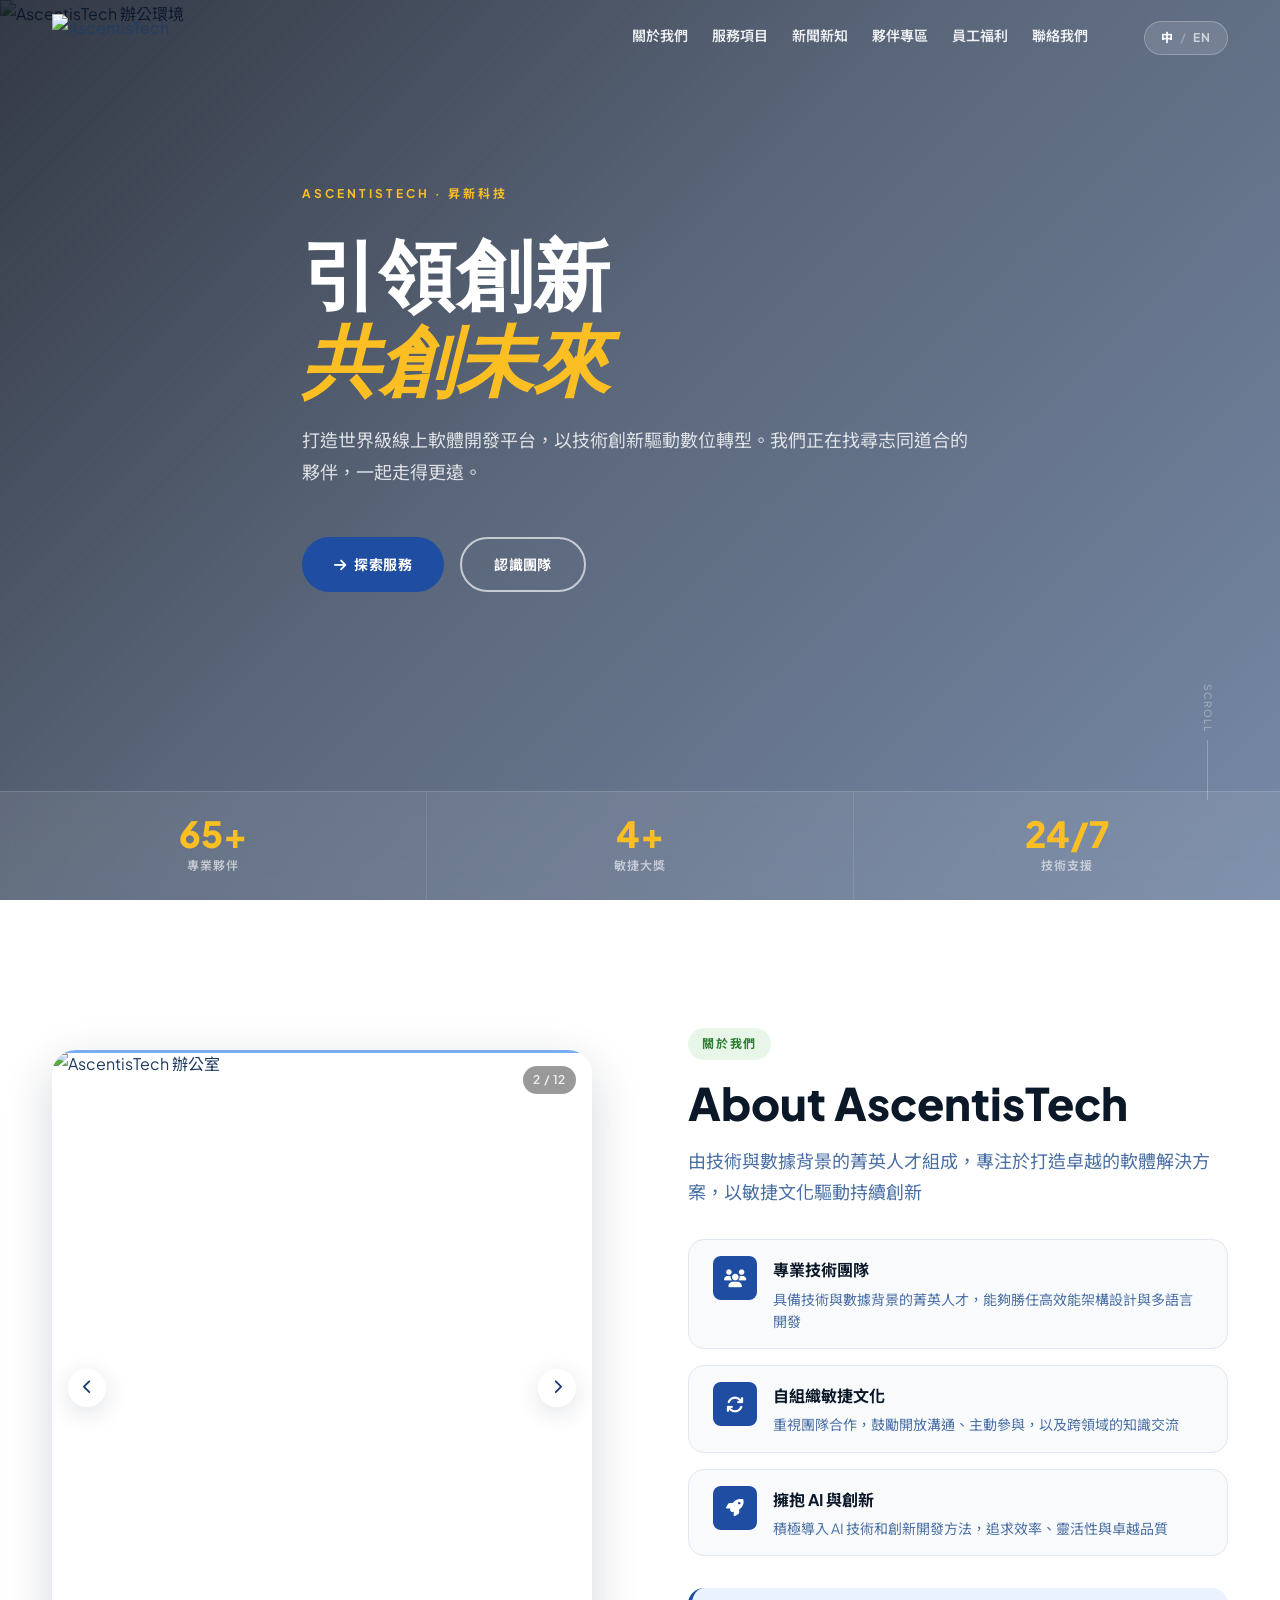
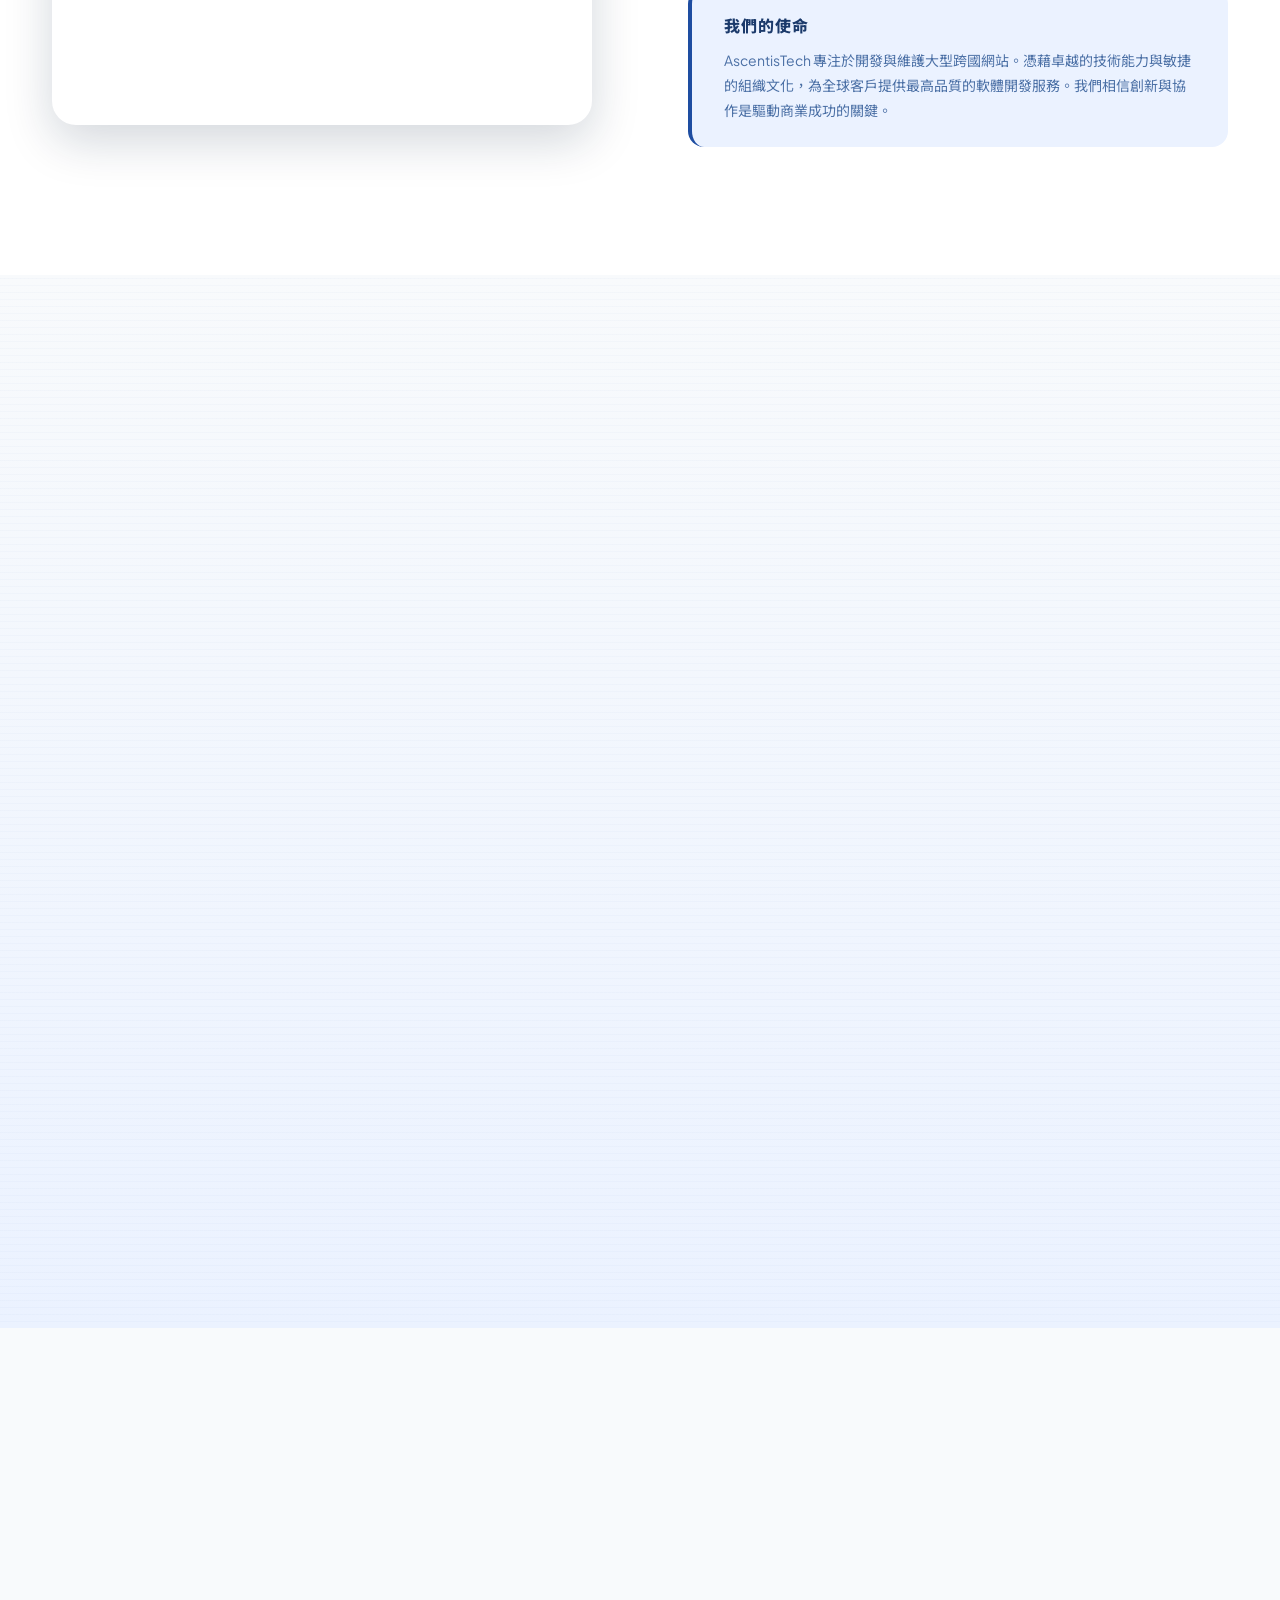
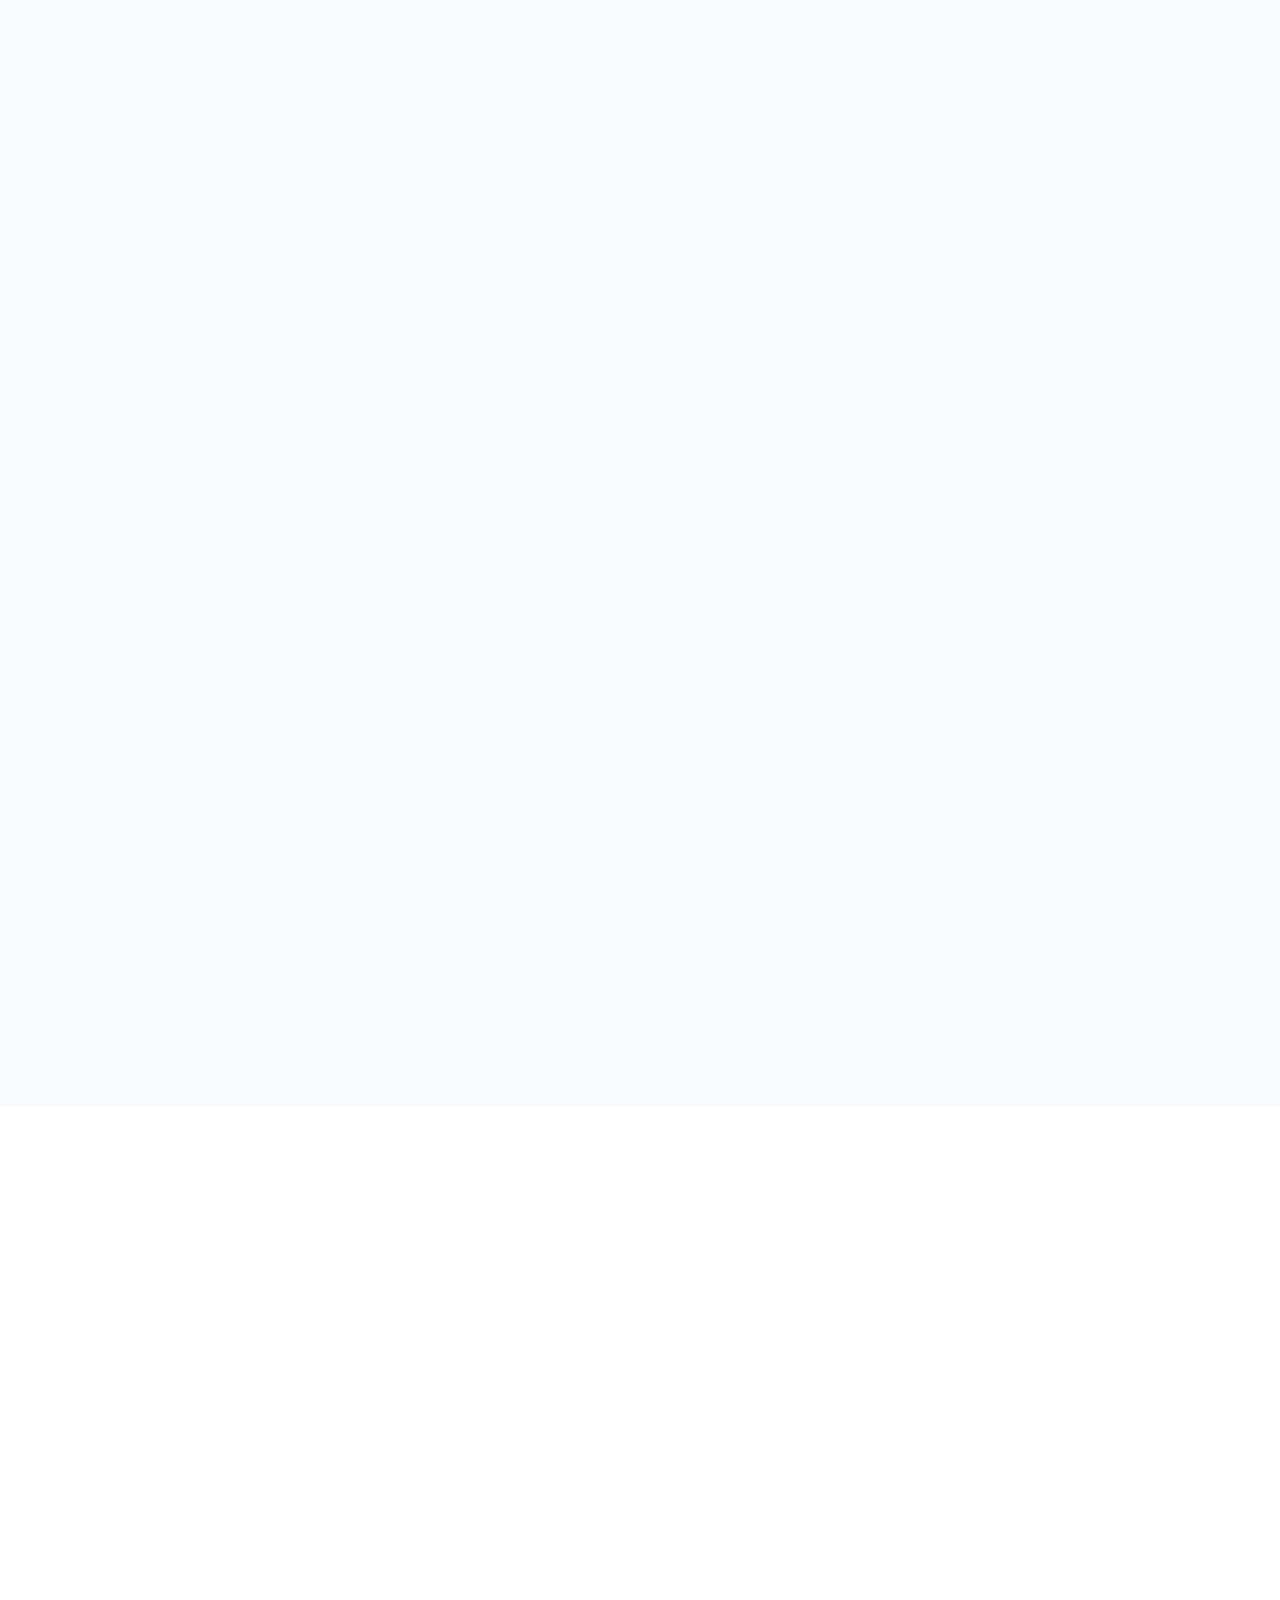
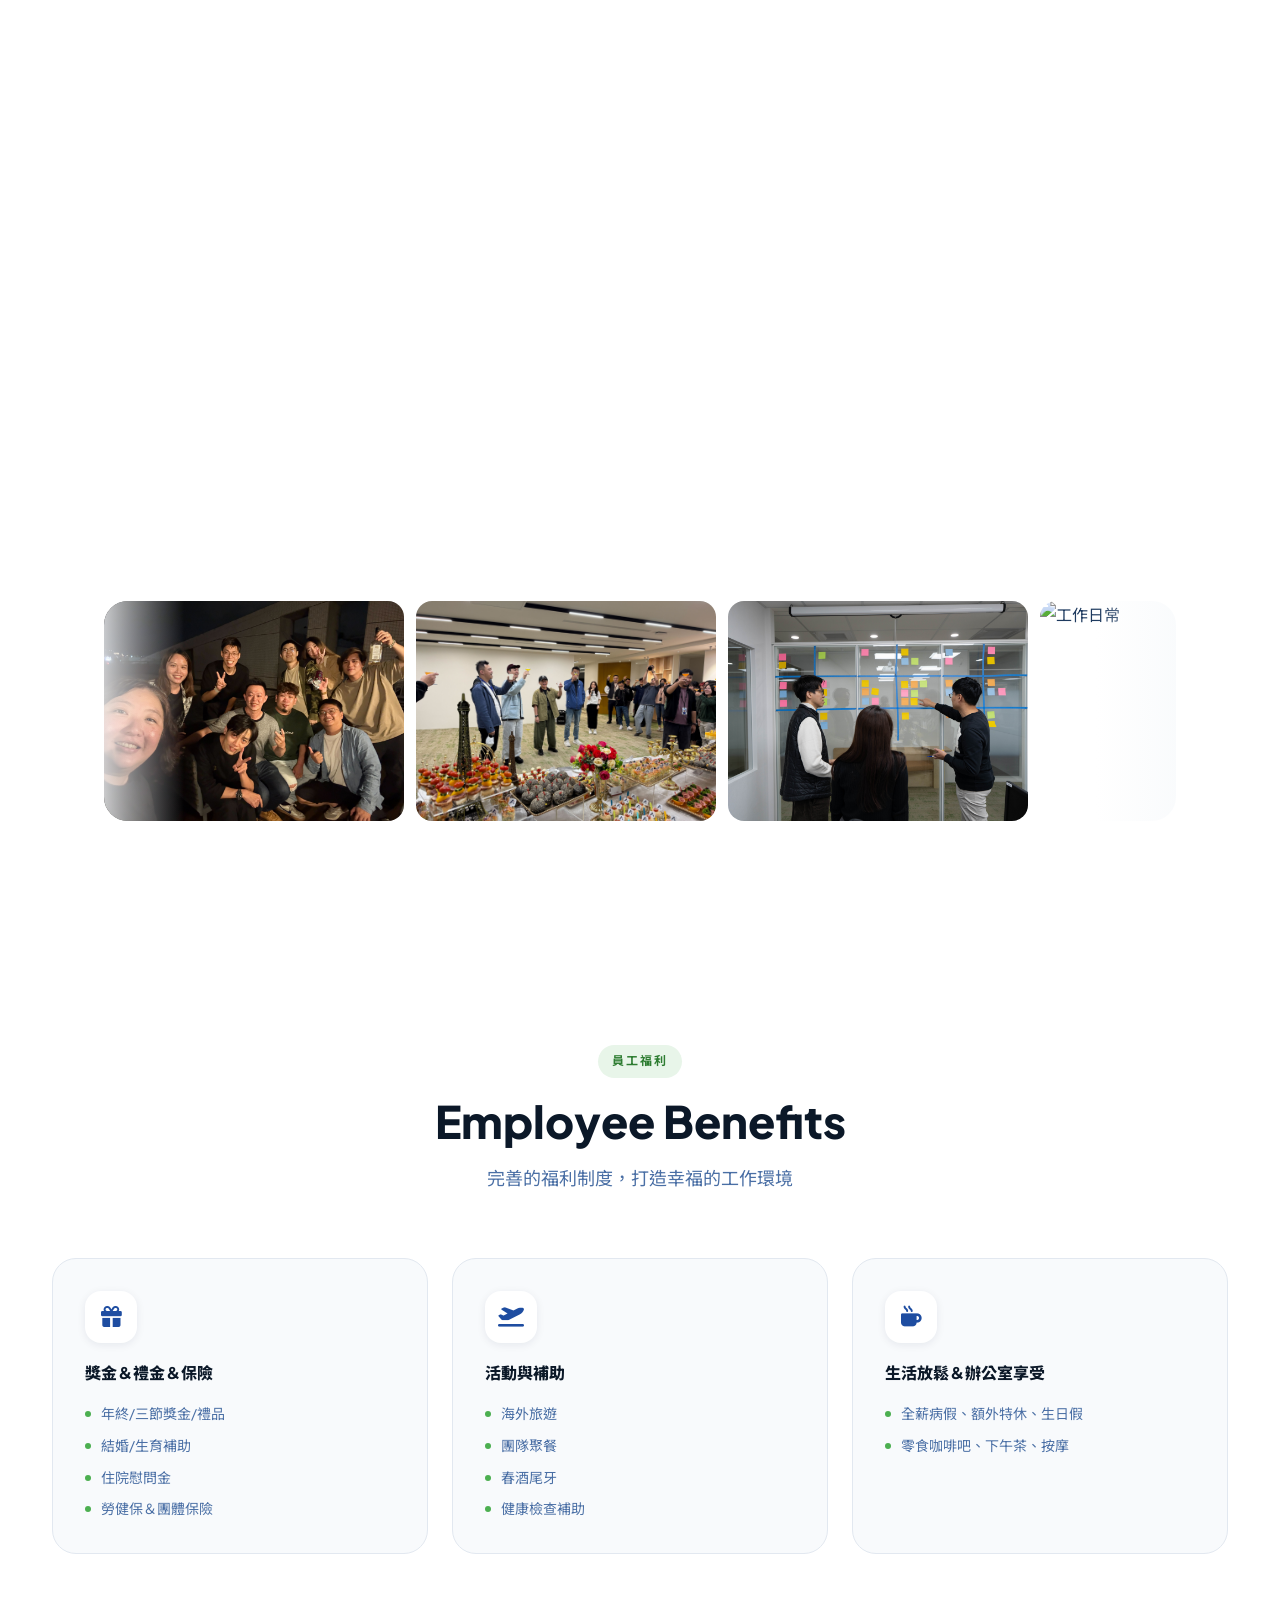
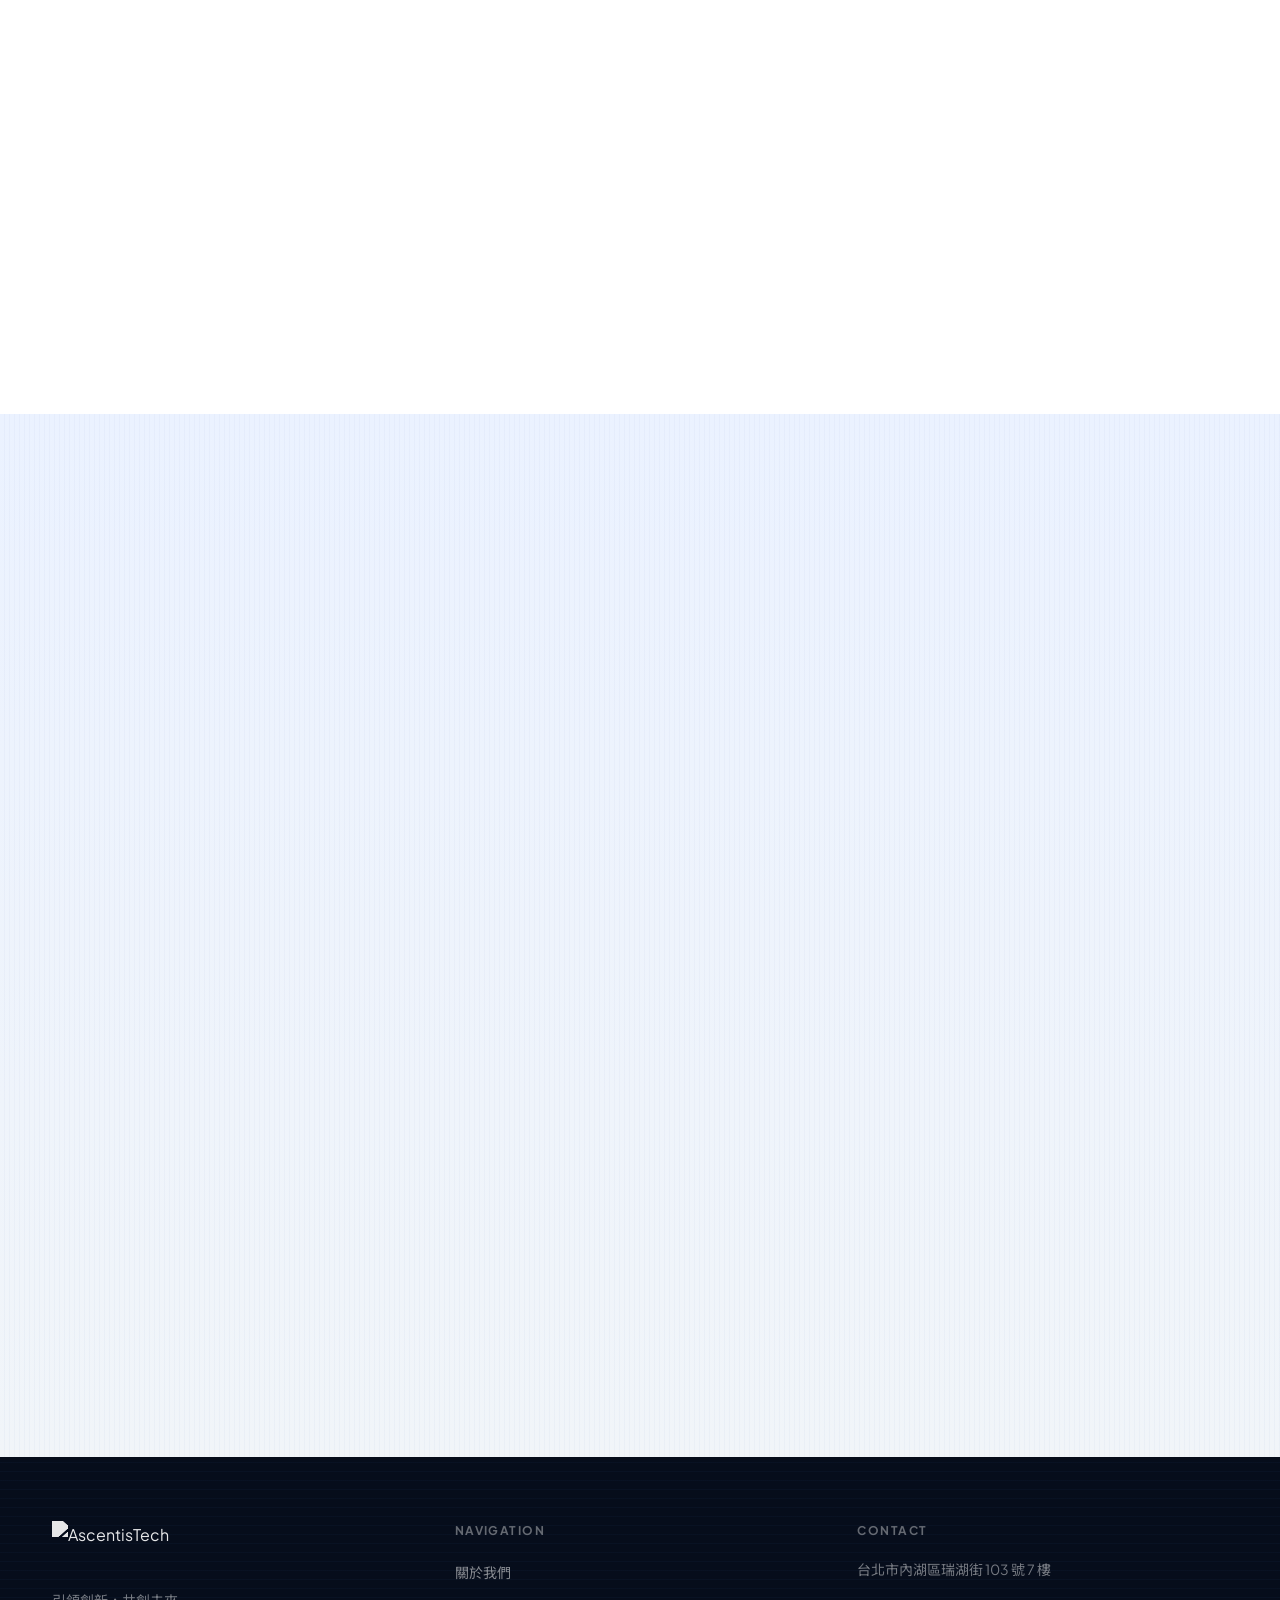
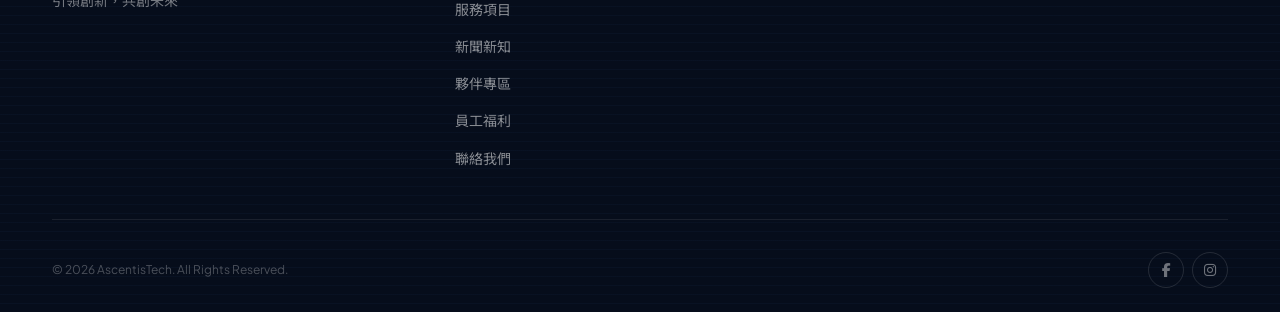
==== commit e212539c: "feat: 更新 benefits-improve 照片（10 張，含 jpg/png）並同步輪播 Co-Authored-By: Claude Sonnet 4.6 <noreply@anthrop" ====
--- a/phase2/index.html
+++ b/phase2/index.html
@@ -579,13 +579,16 @@
     <div class="benefits-photos fade-up">
       <div class="benefits-photo-overflow">
         <div class="benefits-photo-track" id="benefitsPhotoTrack">
-          <img src="../images/benefits-improve/1101.jpg" alt="員工福利" />
-          <img src="../images/benefits-improve/1102.jpg" alt="員工福利" />
-          <img src="../images/benefits-improve/1103.jpg" alt="員工福利" />
-          <img src="../images/benefits-improve/1104.jpg" alt="員工福利" />
-          <img src="../images/benefits-improve/1105.jpg" alt="員工福利" />
-          <img src="../images/benefits-improve/5501.jpg" alt="員工福利" />
-          <img src="../images/benefits-improve/5502.jpg" alt="員工福利" />
+          <img src="../images/benefits-improve/001.jpg" alt="員工福利" />
+          <img src="../images/benefits-improve/002.png" alt="員工福利" />
+          <img src="../images/benefits-improve/003.png" alt="員工福利" />
+          <img src="../images/benefits-improve/004.png" alt="員工福利" />
+          <img src="../images/benefits-improve/8801.jpg" alt="員工福利" />
+          <img src="../images/benefits-improve/9901.jpg" alt="員工福利" />
+          <img src="../images/benefits-improve/IMG_7328.jpg" alt="員工福利" />
+          <img src="../images/benefits-improve/KEV00863.jpg" alt="員工福利" />
+          <img src="../images/benefits-improve/KEV00866.jpg" alt="員工福利" />
+          <img src="../images/benefits-improve/KEV01173.jpg" alt="員工福利" />
         </div>
       </div>
       <div class="benefits-photo-nav">
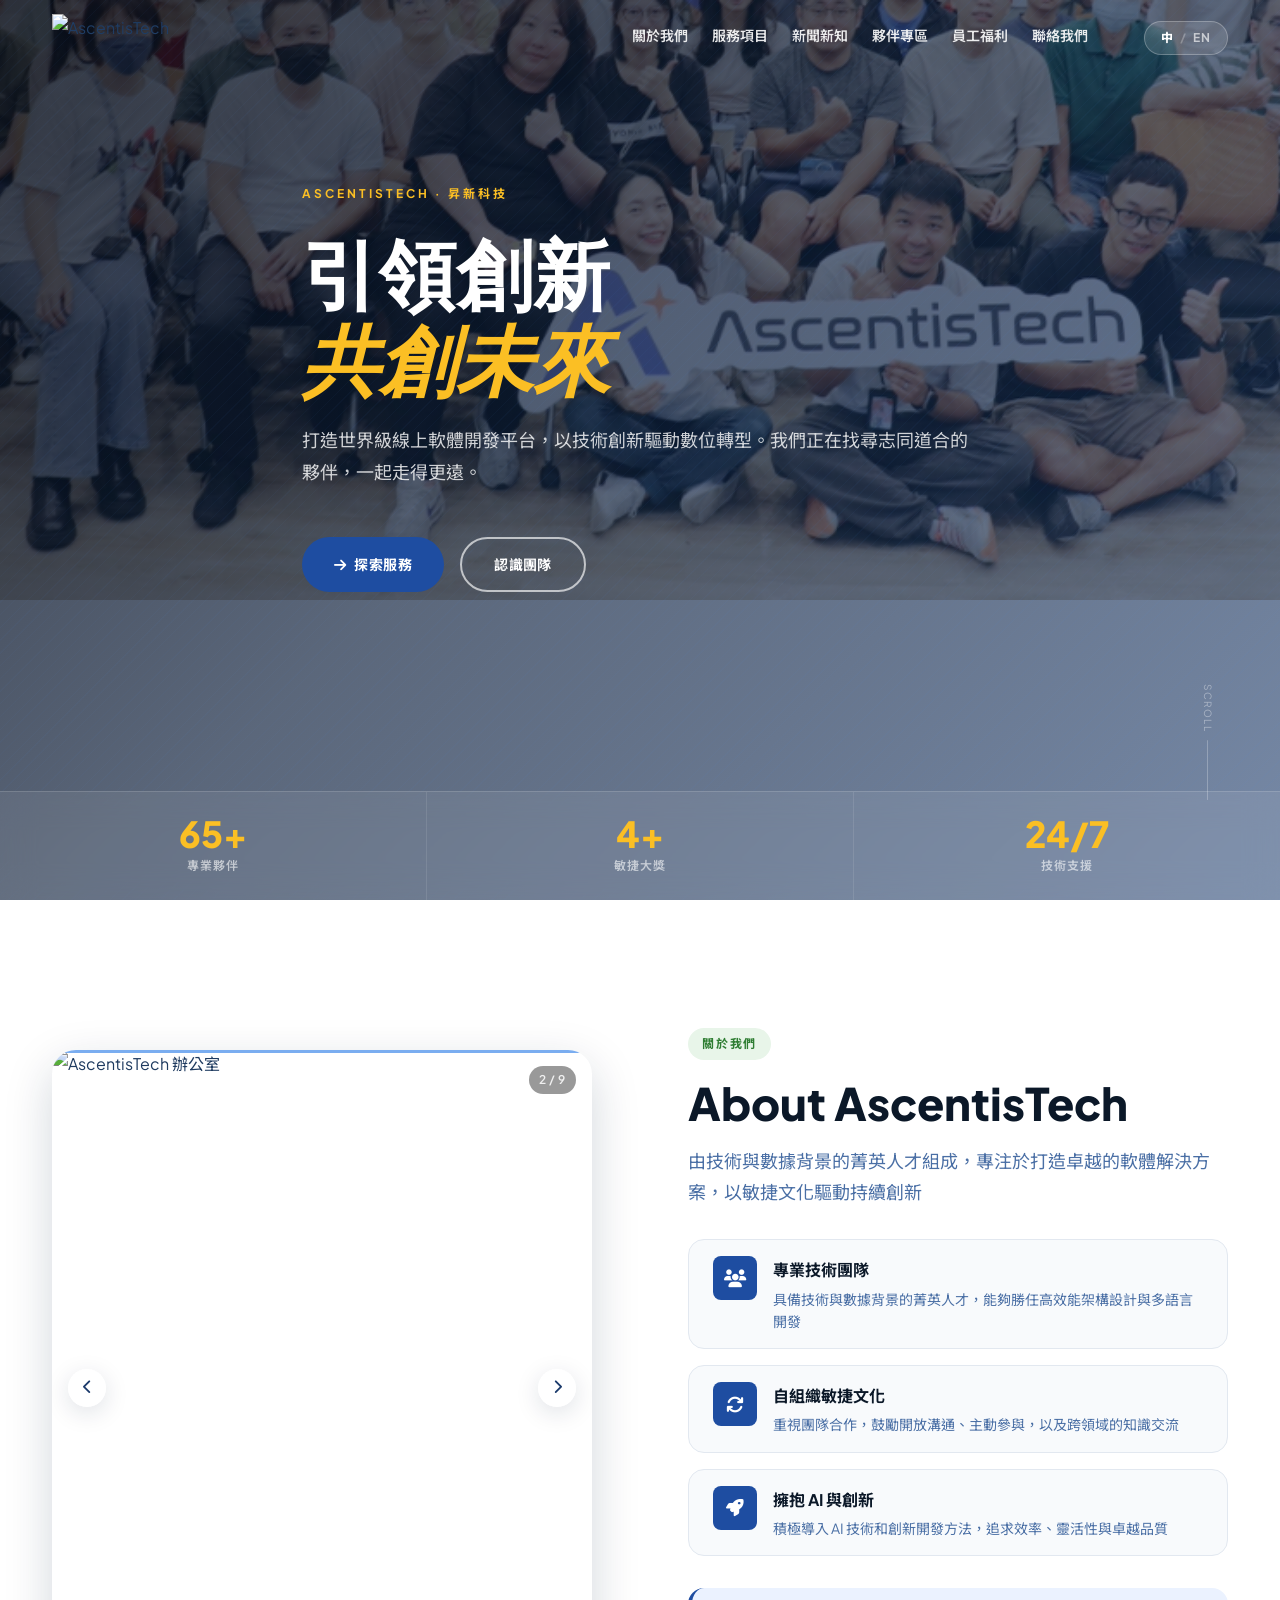
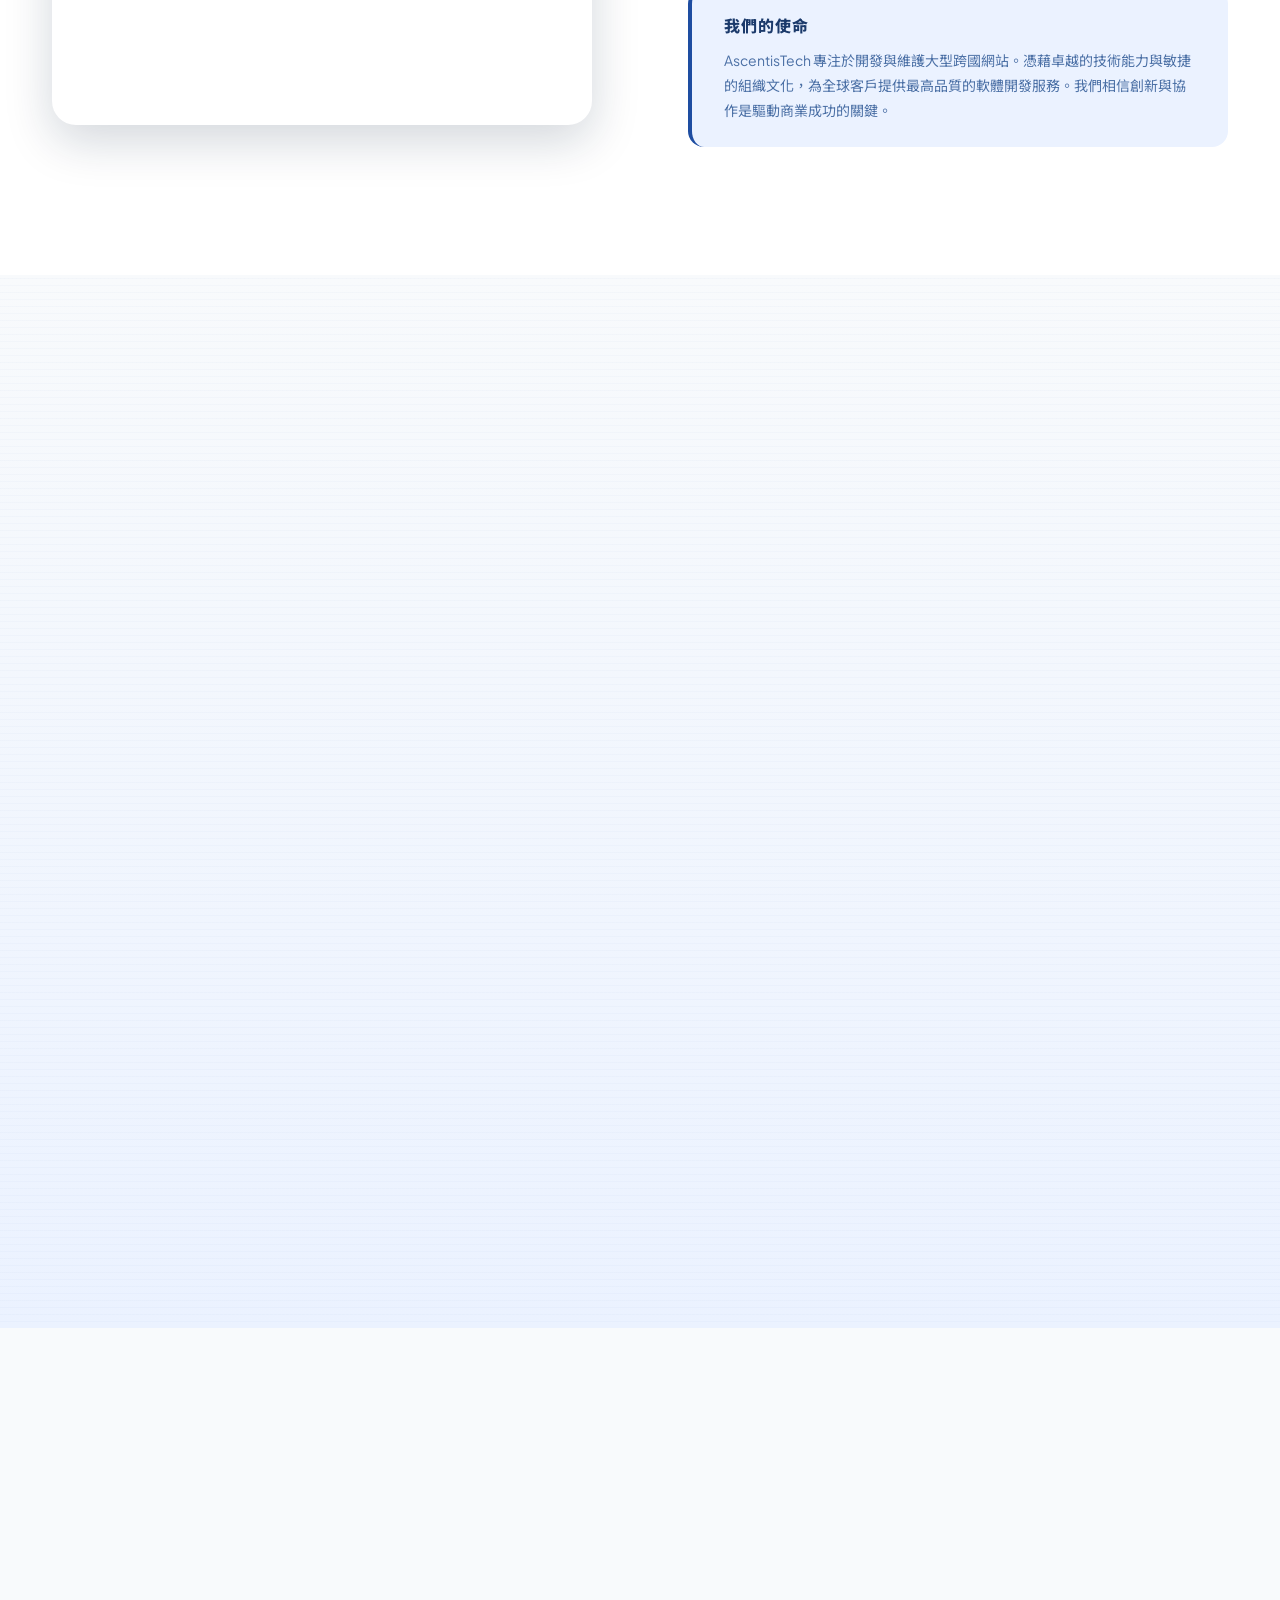
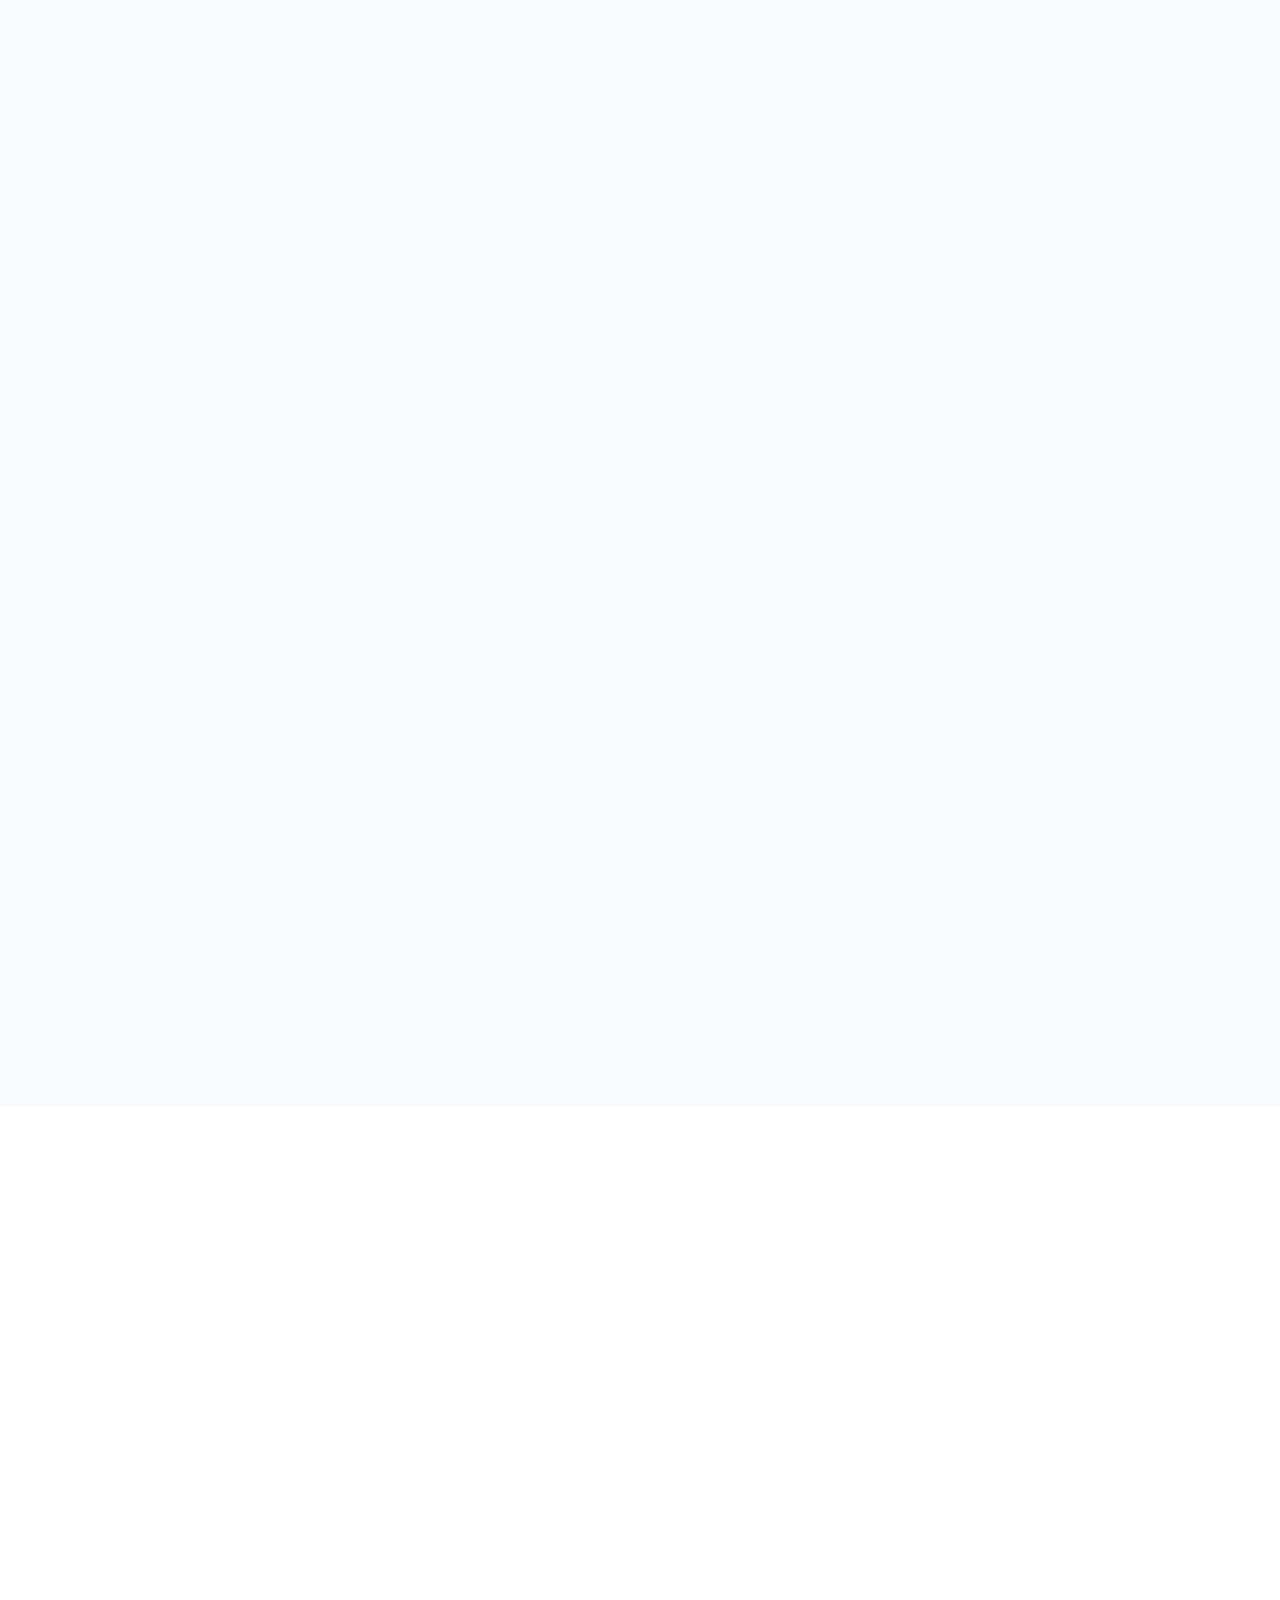
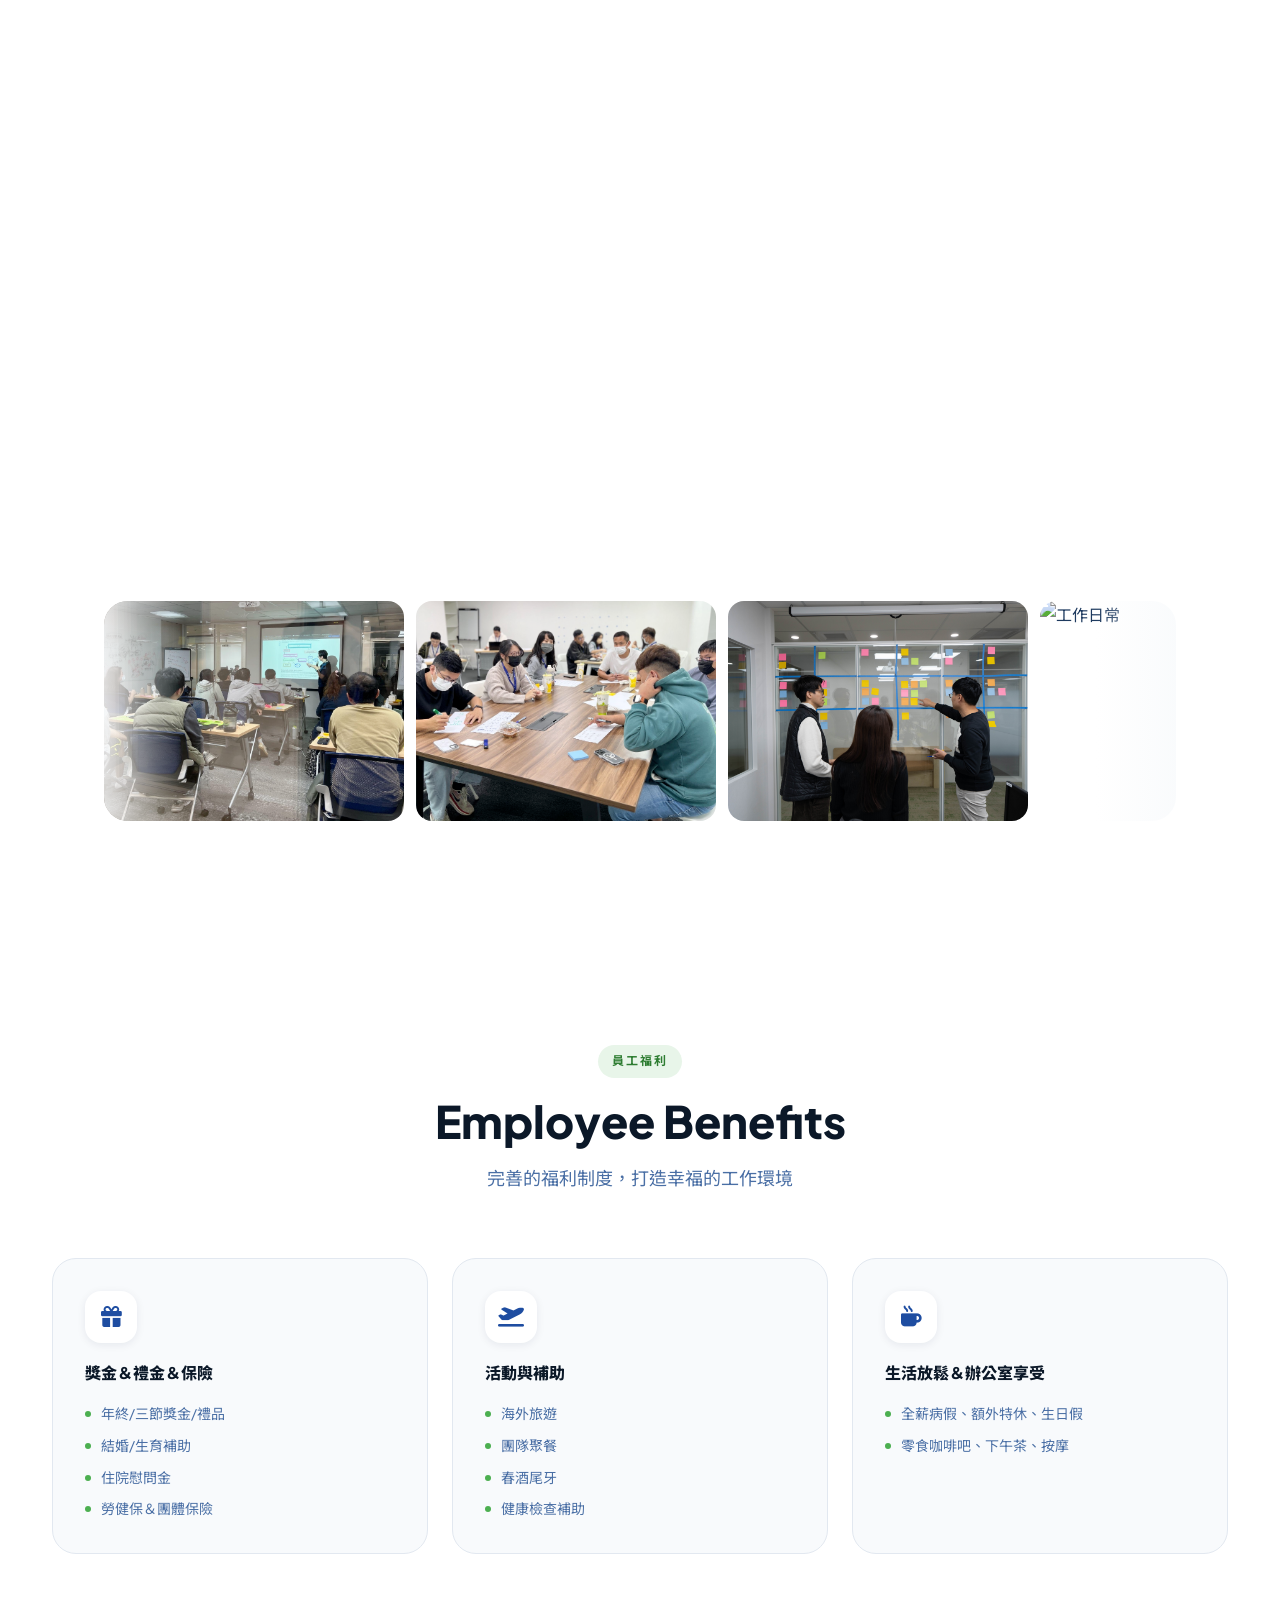
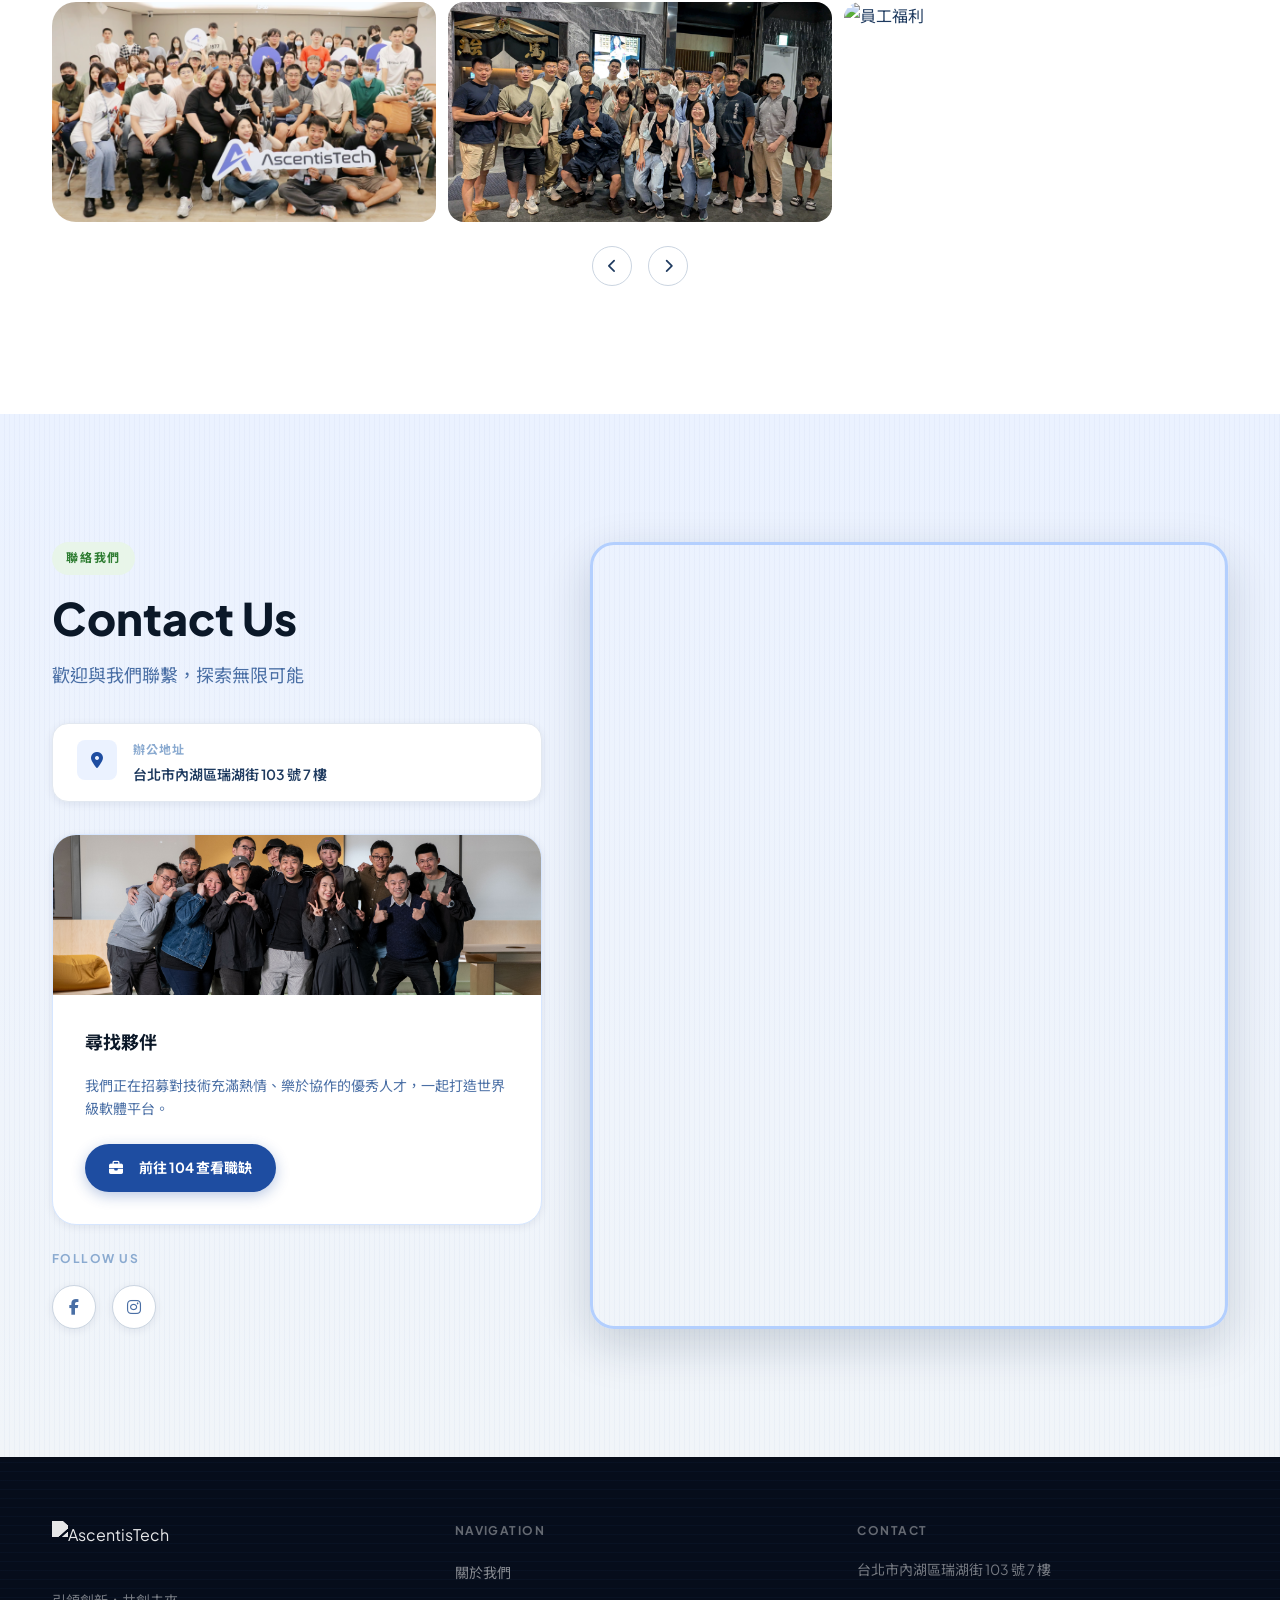
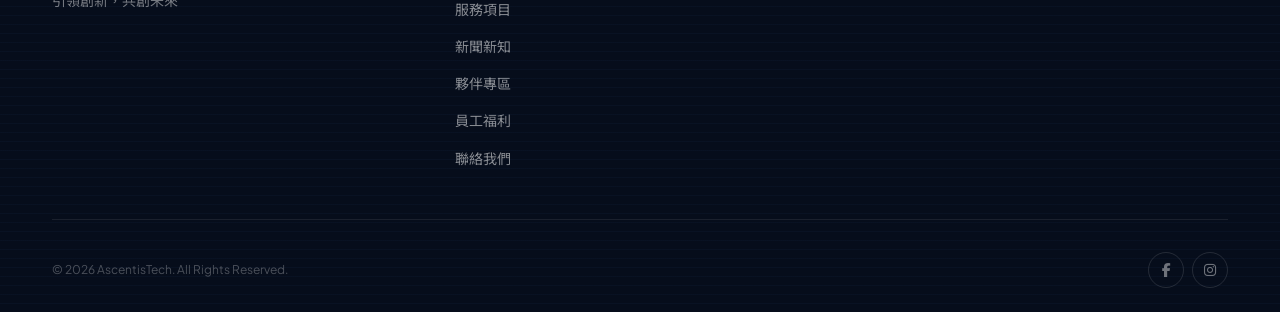
==== commit 81859464: "feat: 同步更新照片異動與程式碼 圖片異動： - home/001.jpg → 001.png - news/02~04.jpg → .png - office/8801, 8802, 9901." ====
--- a/phase2/index.html
+++ b/phase2/index.html
@@ -95,7 +95,7 @@
     <div class="hero-bg">
       <img
         data-img="hero"
-        src="../images/home/001.jpg"
+        src="../images/home/001.png"
         alt="AscentisTech 辦公環境"
       />
     </div>
@@ -162,9 +162,6 @@
             <img class="carousel-slide" src="../images/office/5502.jpg" alt="AscentisTech 辦公室" />
             <img class="carousel-slide" src="../images/office/7701.jpg" alt="AscentisTech 辦公室" />
             <img class="carousel-slide" src="../images/office/7702.jpg" alt="AscentisTech 辦公室" />
-            <img class="carousel-slide" src="../images/office/8801.jpg" alt="AscentisTech 辦公室" />
-            <img class="carousel-slide" src="../images/office/8802.jpg" alt="AscentisTech 辦公室" />
-            <img class="carousel-slide" src="../images/office/9901.jpg" alt="AscentisTech 辦公室" />
           </div>
           <button class="carousel-btn carousel-prev" aria-label="上一張"><i class="fa-solid fa-chevron-left"></i></button>
           <button class="carousel-btn carousel-next" aria-label="下一張"><i class="fa-solid fa-chevron-right"></i></button>
@@ -488,37 +485,33 @@
     <!-- 活動照片（自動緩慢輪播） -->
     <div class="team-gallery-marquee fade-up">
       <div class="gallery-marquee-track">
-        <div class="gallery-marquee-item"><img src="../images/worktime/IMG_6621.jpg" alt="工作日常" /></div>
-        <div class="gallery-marquee-item"><img src="../images/worktime/IMG_7328.jpg" alt="工作日常" /></div>
+        <div class="gallery-marquee-item"><img src="../images/worktime/001.png" alt="工作日常" /></div>
+        <div class="gallery-marquee-item"><img src="../images/worktime/002.png" alt="工作日常" /></div>
         <div class="gallery-marquee-item"><img src="../images/worktime/KEV00977.jpg" alt="工作日常" /></div>
+        <div class="gallery-marquee-item"><img src="../images/worktime/KEV00998.jpg" alt="工作日常" /></div>
         <div class="gallery-marquee-item"><img src="../images/worktime/KEV01088.jpg" alt="工作日常" /></div>
         <div class="gallery-marquee-item"><img src="../images/worktime/KEV01156.jpg" alt="工作日常" /></div>
         <div class="gallery-marquee-item"><img src="../images/worktime/KEV01172.jpg" alt="工作日常" /></div>
-        <div class="gallery-marquee-item"><img src="../images/worktime/KEV01173.jpg" alt="工作日常" /></div>
         <div class="gallery-marquee-item"><img src="../images/worktime/KEV01238.jpg" alt="工作日常" /></div>
         <div class="gallery-marquee-item"><img src="../images/worktime/KEV01276.jpg" alt="工作日常" /></div>
         <div class="gallery-marquee-item"><img src="../images/worktime/KEV01293.jpg" alt="工作日常" /></div>
         <div class="gallery-marquee-item"><img src="../images/worktime/KEV01305.jpg" alt="工作日常" /></div>
         <div class="gallery-marquee-item"><img src="../images/worktime/KEV01352.jpg" alt="工作日常" /></div>
         <div class="gallery-marquee-item"><img src="../images/worktime/KEV01419.jpg" alt="工作日常" /></div>
-        <div class="gallery-marquee-item"><img src="../images/worktime/KEV01890.jpg" alt="工作日常" /></div>
-        <div class="gallery-marquee-item"><img src="../images/worktime/KEV01925.jpg" alt="工作日常" /></div>
         <!-- 複製第二輪以實現無縫循環 -->
-        <div class="gallery-marquee-item"><img src="../images/worktime/IMG_6621.jpg" alt="工作日常" /></div>
-        <div class="gallery-marquee-item"><img src="../images/worktime/IMG_7328.jpg" alt="工作日常" /></div>
+        <div class="gallery-marquee-item"><img src="../images/worktime/001.png" alt="工作日常" /></div>
+        <div class="gallery-marquee-item"><img src="../images/worktime/002.png" alt="工作日常" /></div>
         <div class="gallery-marquee-item"><img src="../images/worktime/KEV00977.jpg" alt="工作日常" /></div>
+        <div class="gallery-marquee-item"><img src="../images/worktime/KEV00998.jpg" alt="工作日常" /></div>
         <div class="gallery-marquee-item"><img src="../images/worktime/KEV01088.jpg" alt="工作日常" /></div>
         <div class="gallery-marquee-item"><img src="../images/worktime/KEV01156.jpg" alt="工作日常" /></div>
         <div class="gallery-marquee-item"><img src="../images/worktime/KEV01172.jpg" alt="工作日常" /></div>
-        <div class="gallery-marquee-item"><img src="../images/worktime/KEV01173.jpg" alt="工作日常" /></div>
         <div class="gallery-marquee-item"><img src="../images/worktime/KEV01238.jpg" alt="工作日常" /></div>
         <div class="gallery-marquee-item"><img src="../images/worktime/KEV01276.jpg" alt="工作日常" /></div>
         <div class="gallery-marquee-item"><img src="../images/worktime/KEV01293.jpg" alt="工作日常" /></div>
         <div class="gallery-marquee-item"><img src="../images/worktime/KEV01305.jpg" alt="工作日常" /></div>
         <div class="gallery-marquee-item"><img src="../images/worktime/KEV01352.jpg" alt="工作日常" /></div>
         <div class="gallery-marquee-item"><img src="../images/worktime/KEV01419.jpg" alt="工作日常" /></div>
-        <div class="gallery-marquee-item"><img src="../images/worktime/KEV01890.jpg" alt="工作日常" /></div>
-        <div class="gallery-marquee-item"><img src="../images/worktime/KEV01925.jpg" alt="工作日常" /></div>
       </div>
     </div>
   </section>
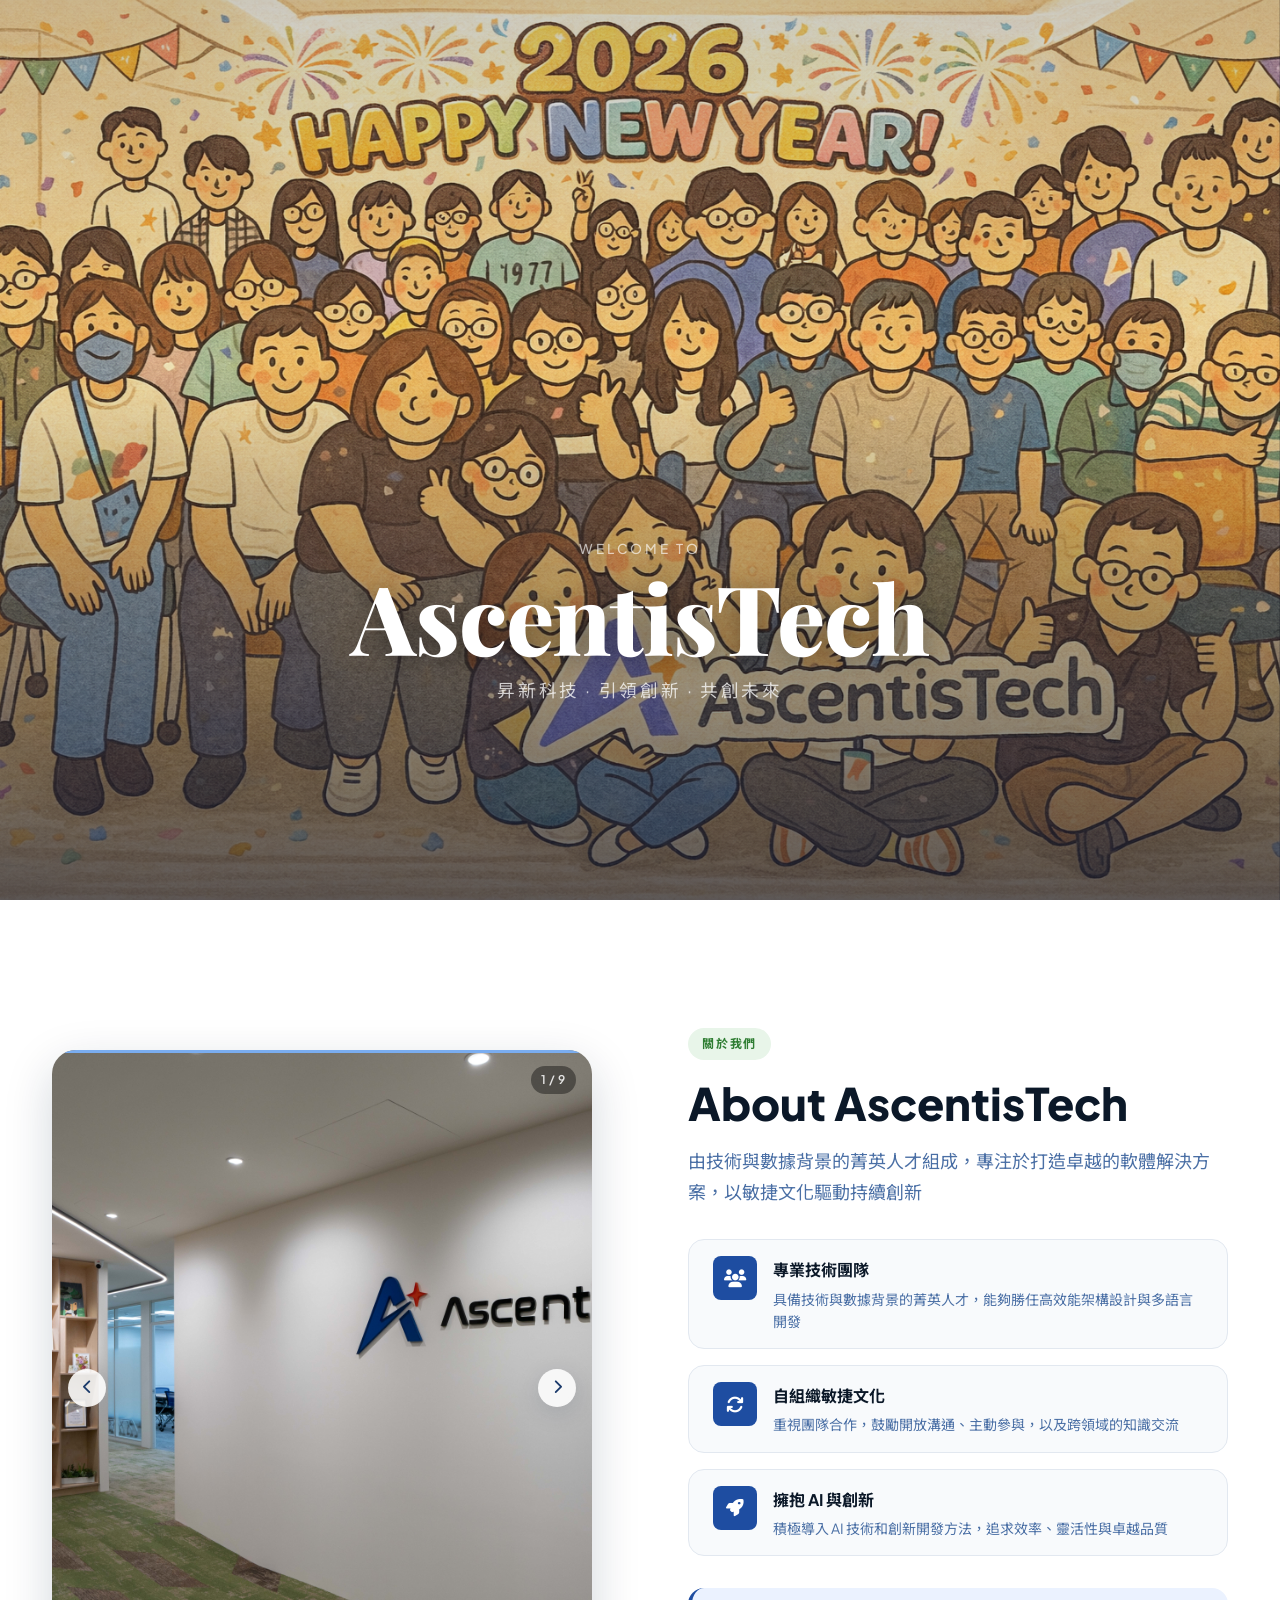
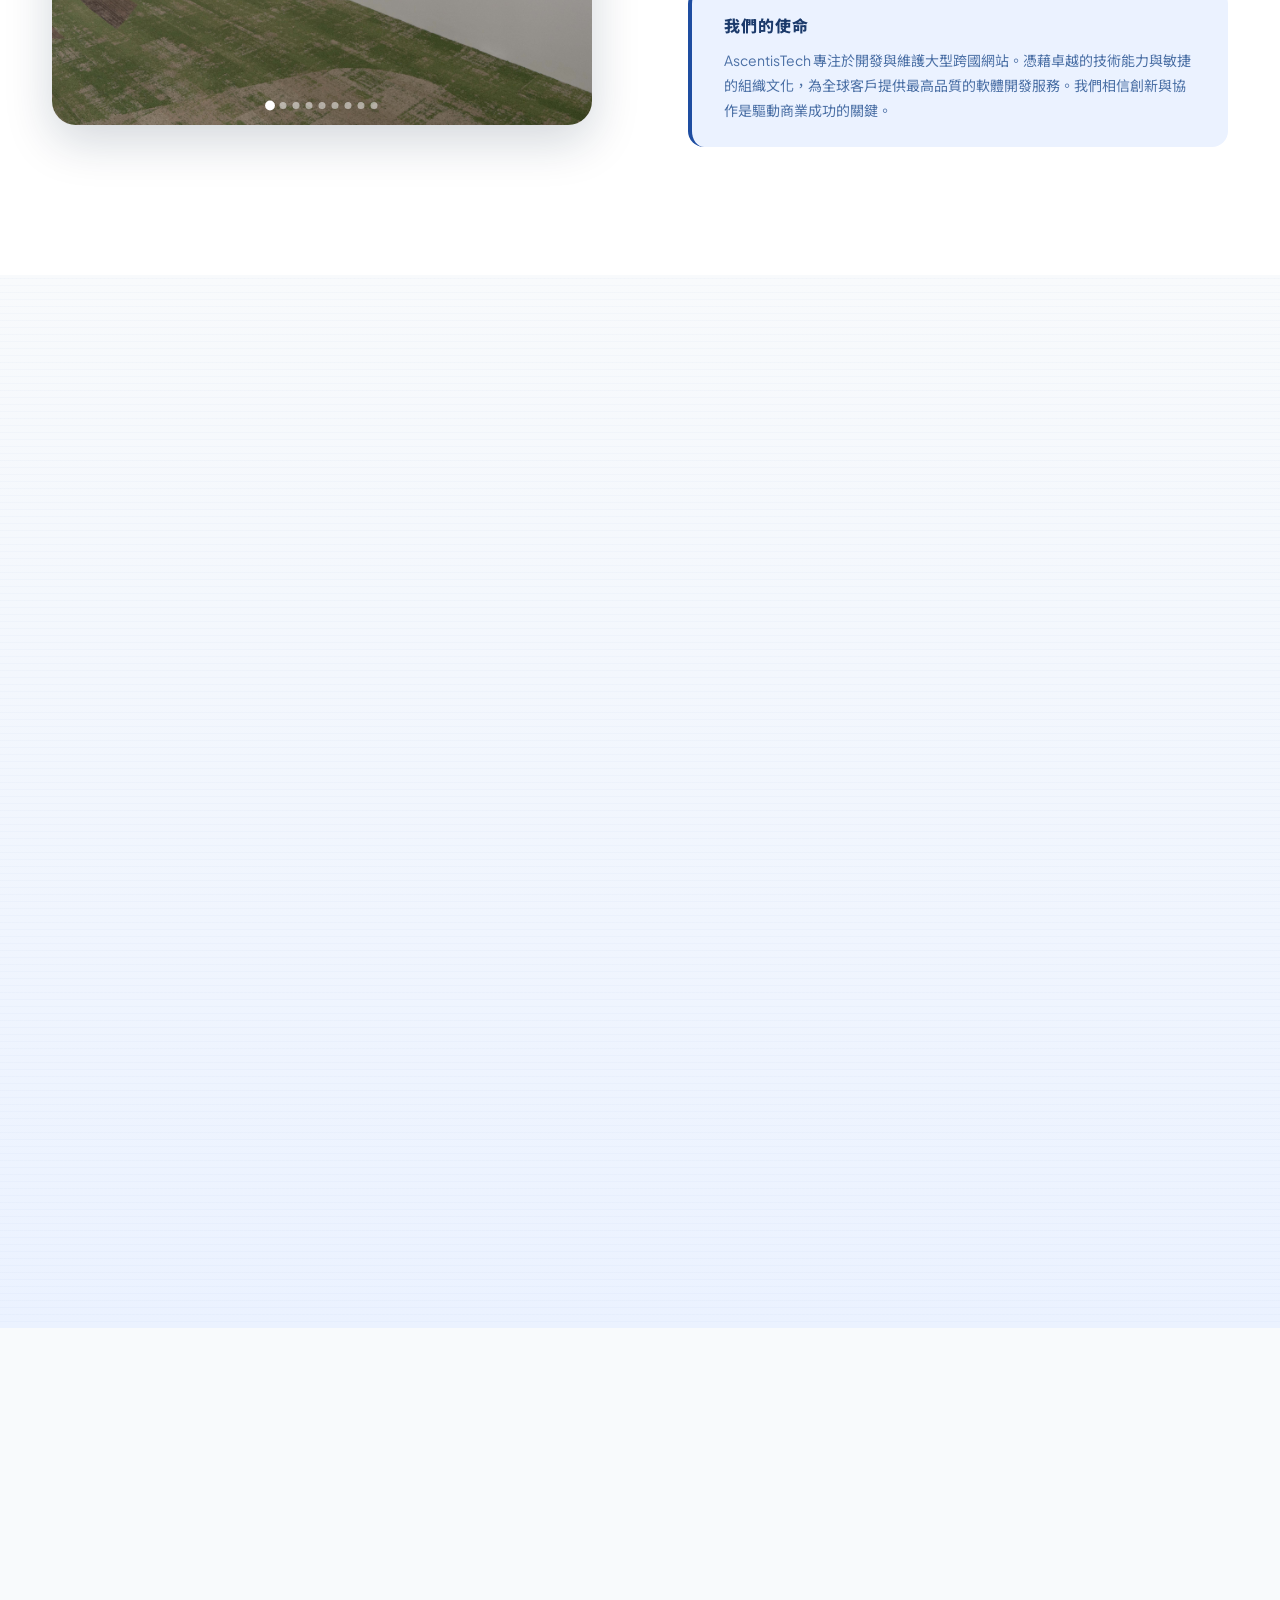
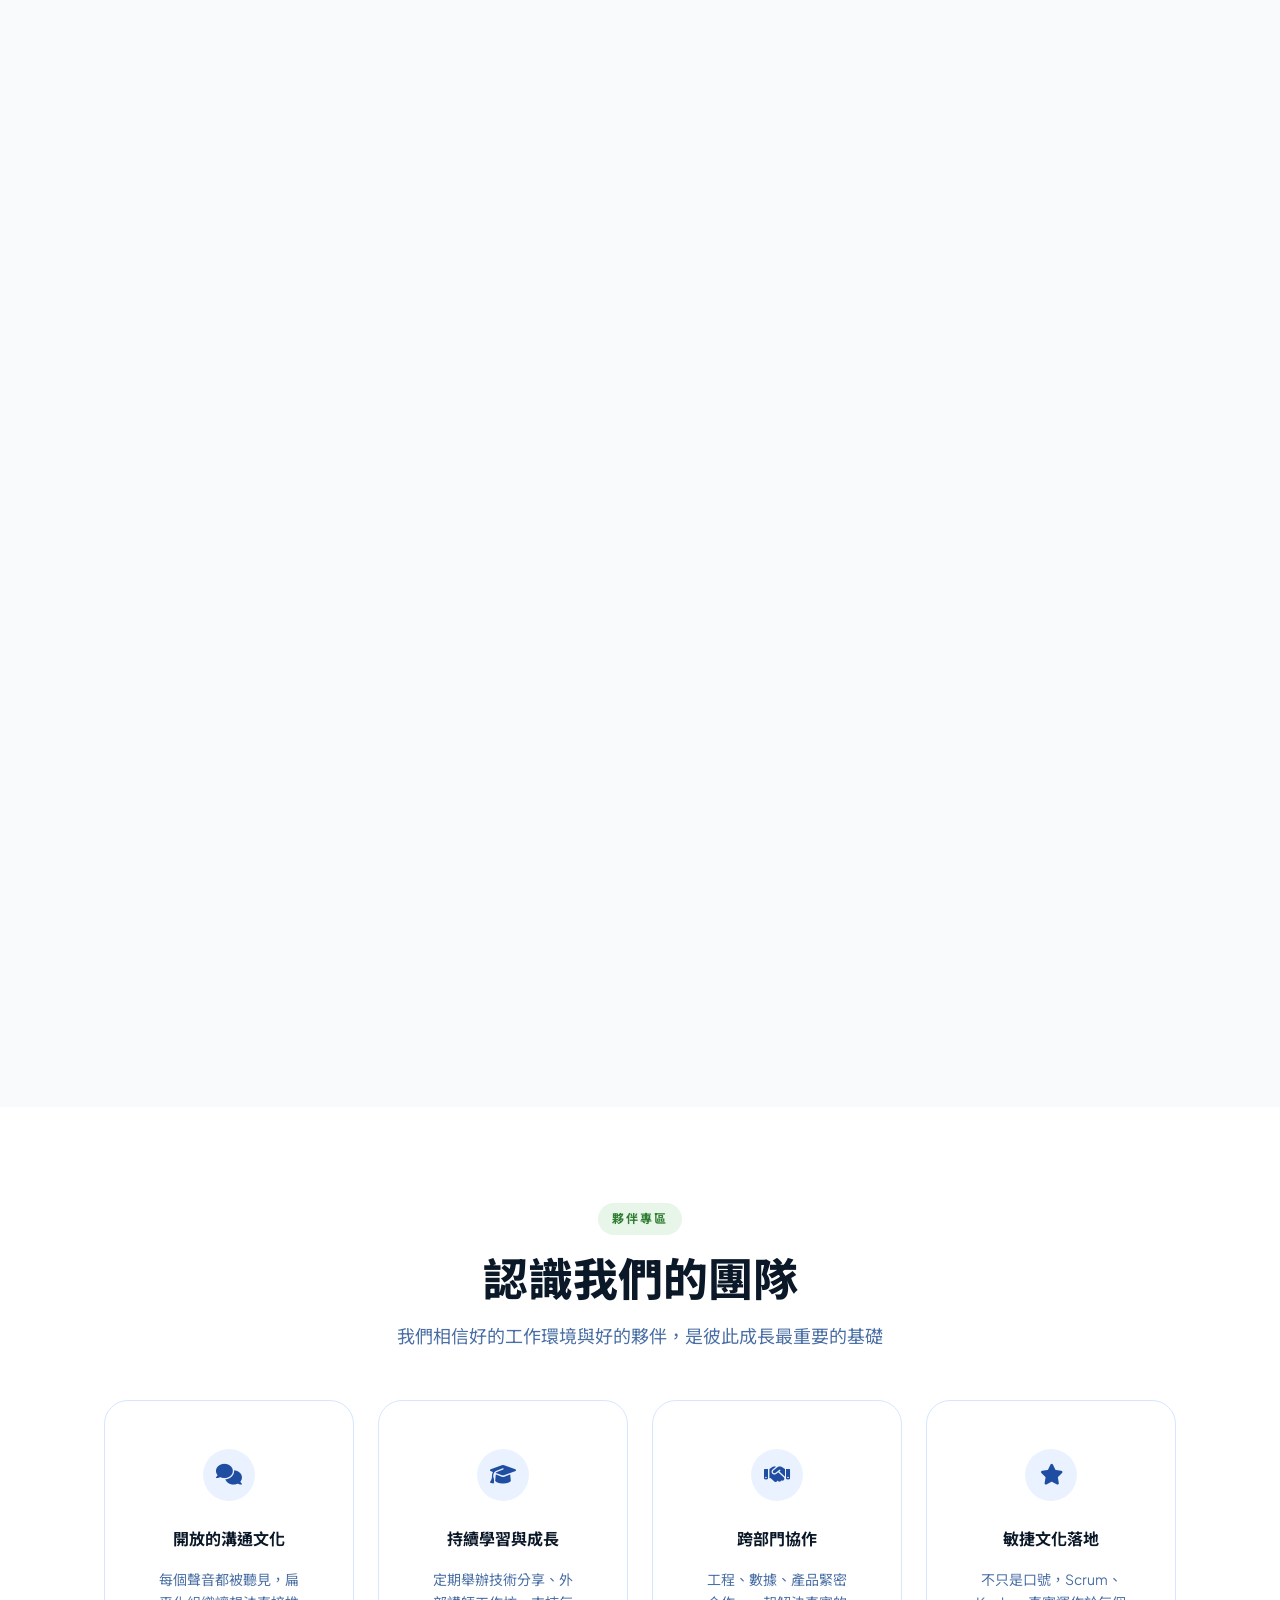
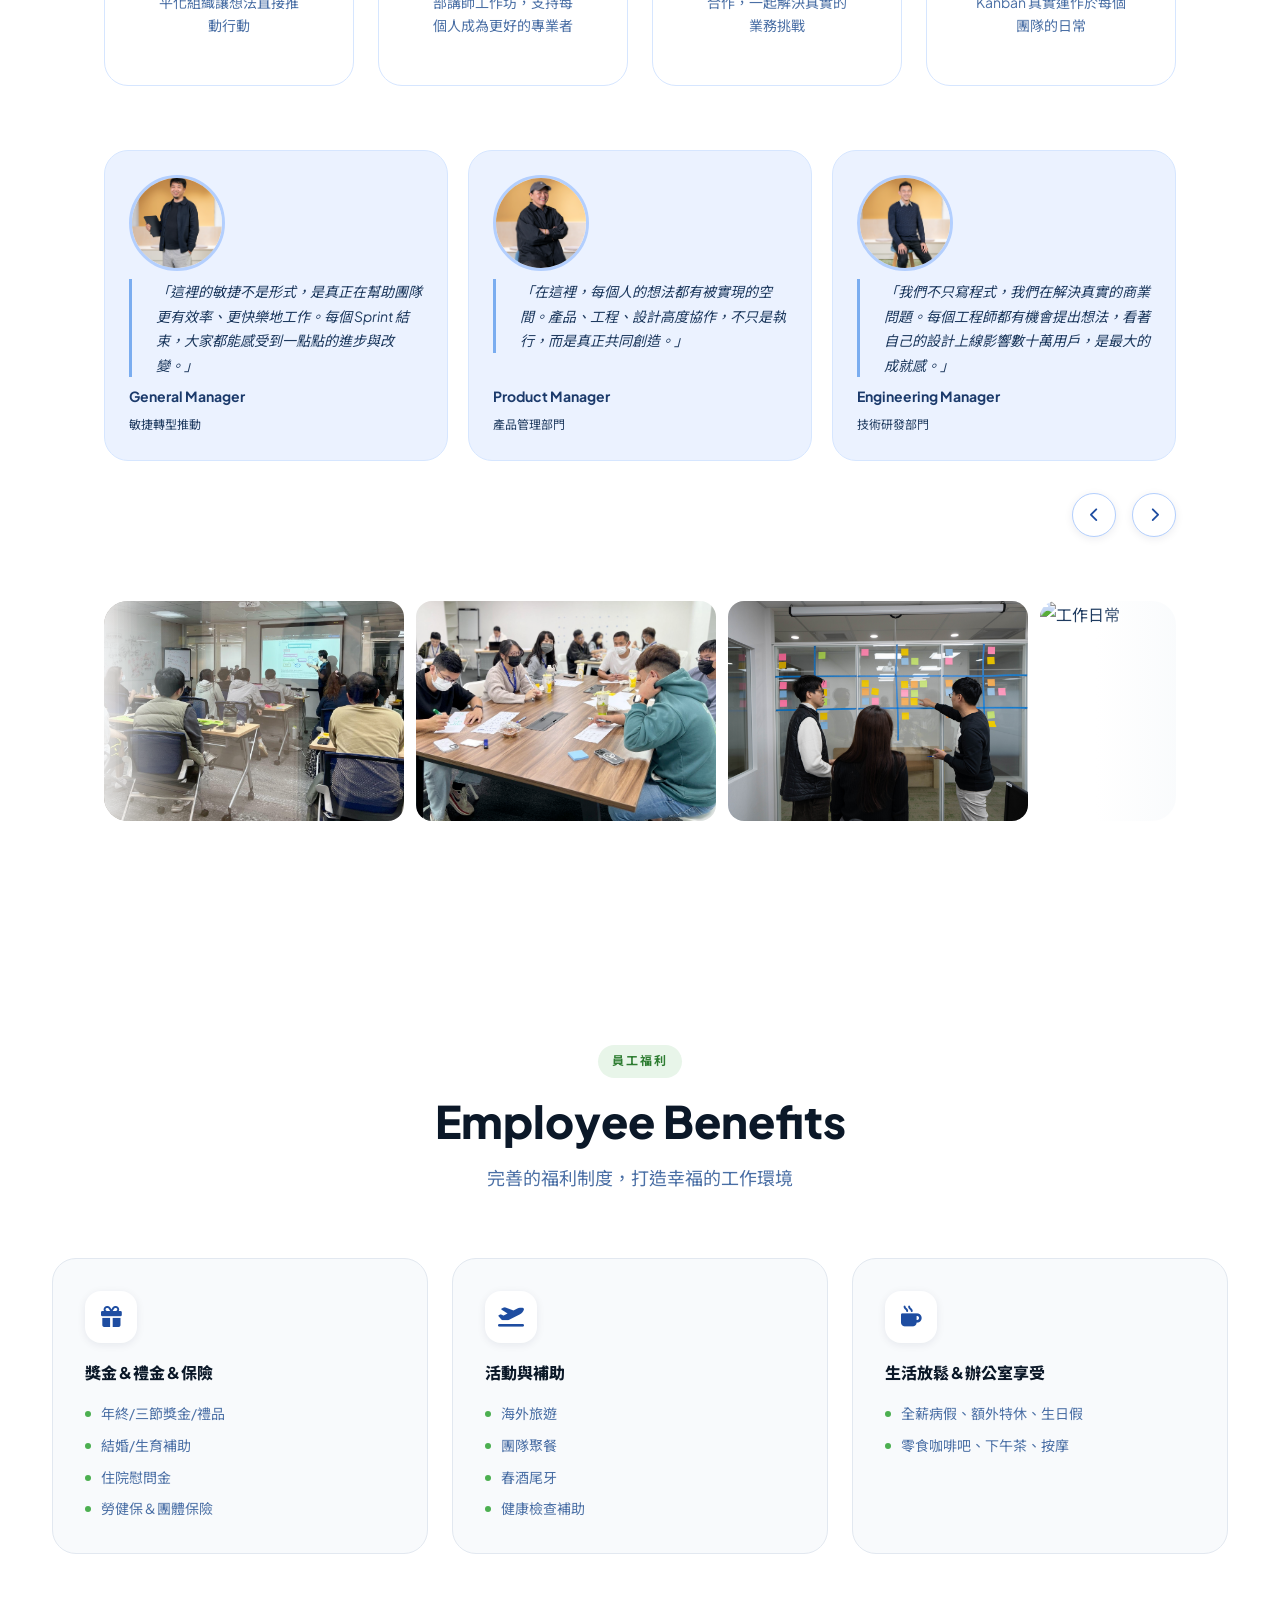
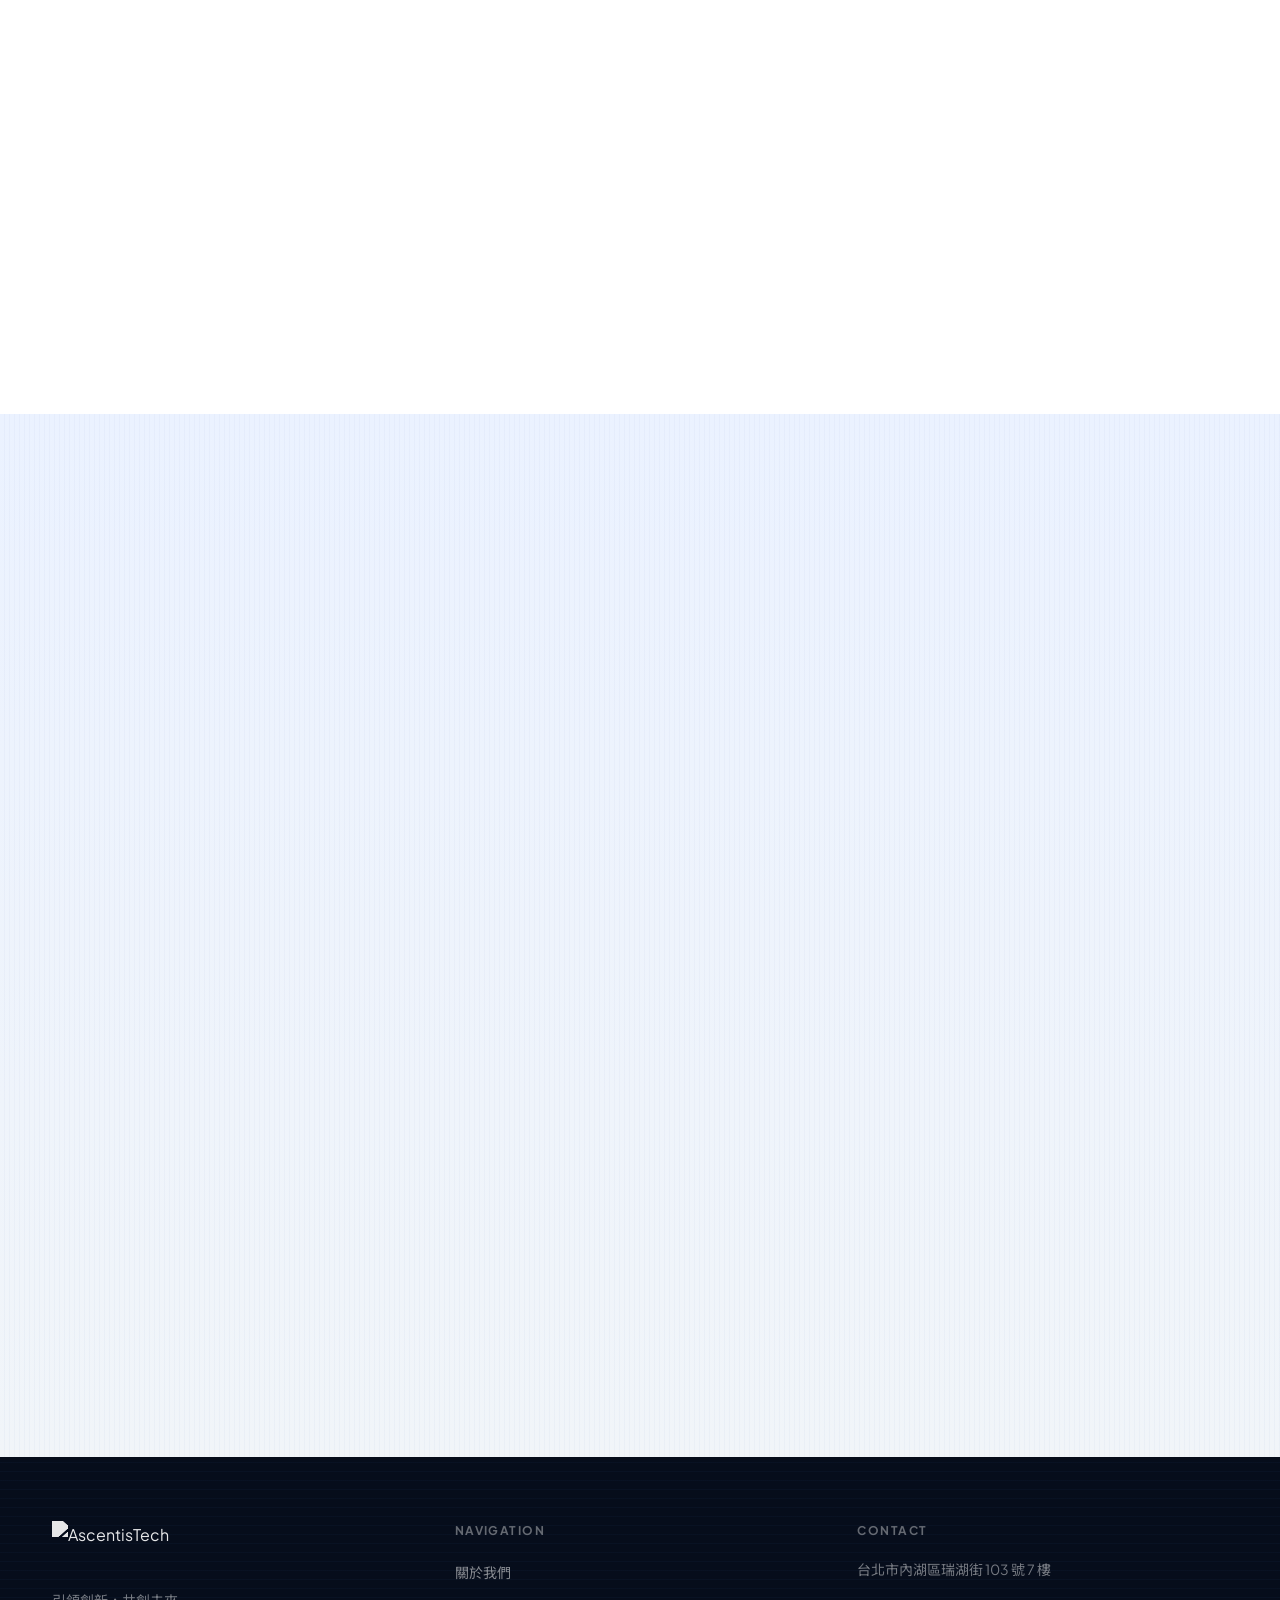
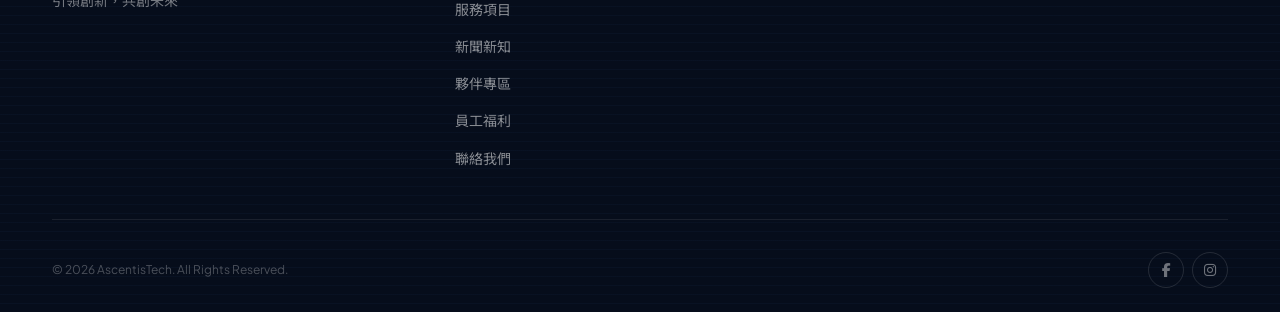
==== commit 4d290842: "fix: home hero 圖改回 jpg，移除 png 版本 Co-Authored-By: Claude Sonnet 4.6 <noreply@anthropic.com>" ====
--- a/phase2/index.html
+++ b/phase2/index.html
@@ -95,7 +95,7 @@
     <div class="hero-bg">
       <img
         data-img="hero"
-        src="../images/home/001.png"
+        src="../images/home/001.jpg"
         alt="AscentisTech 辦公環境"
       />
     </div>
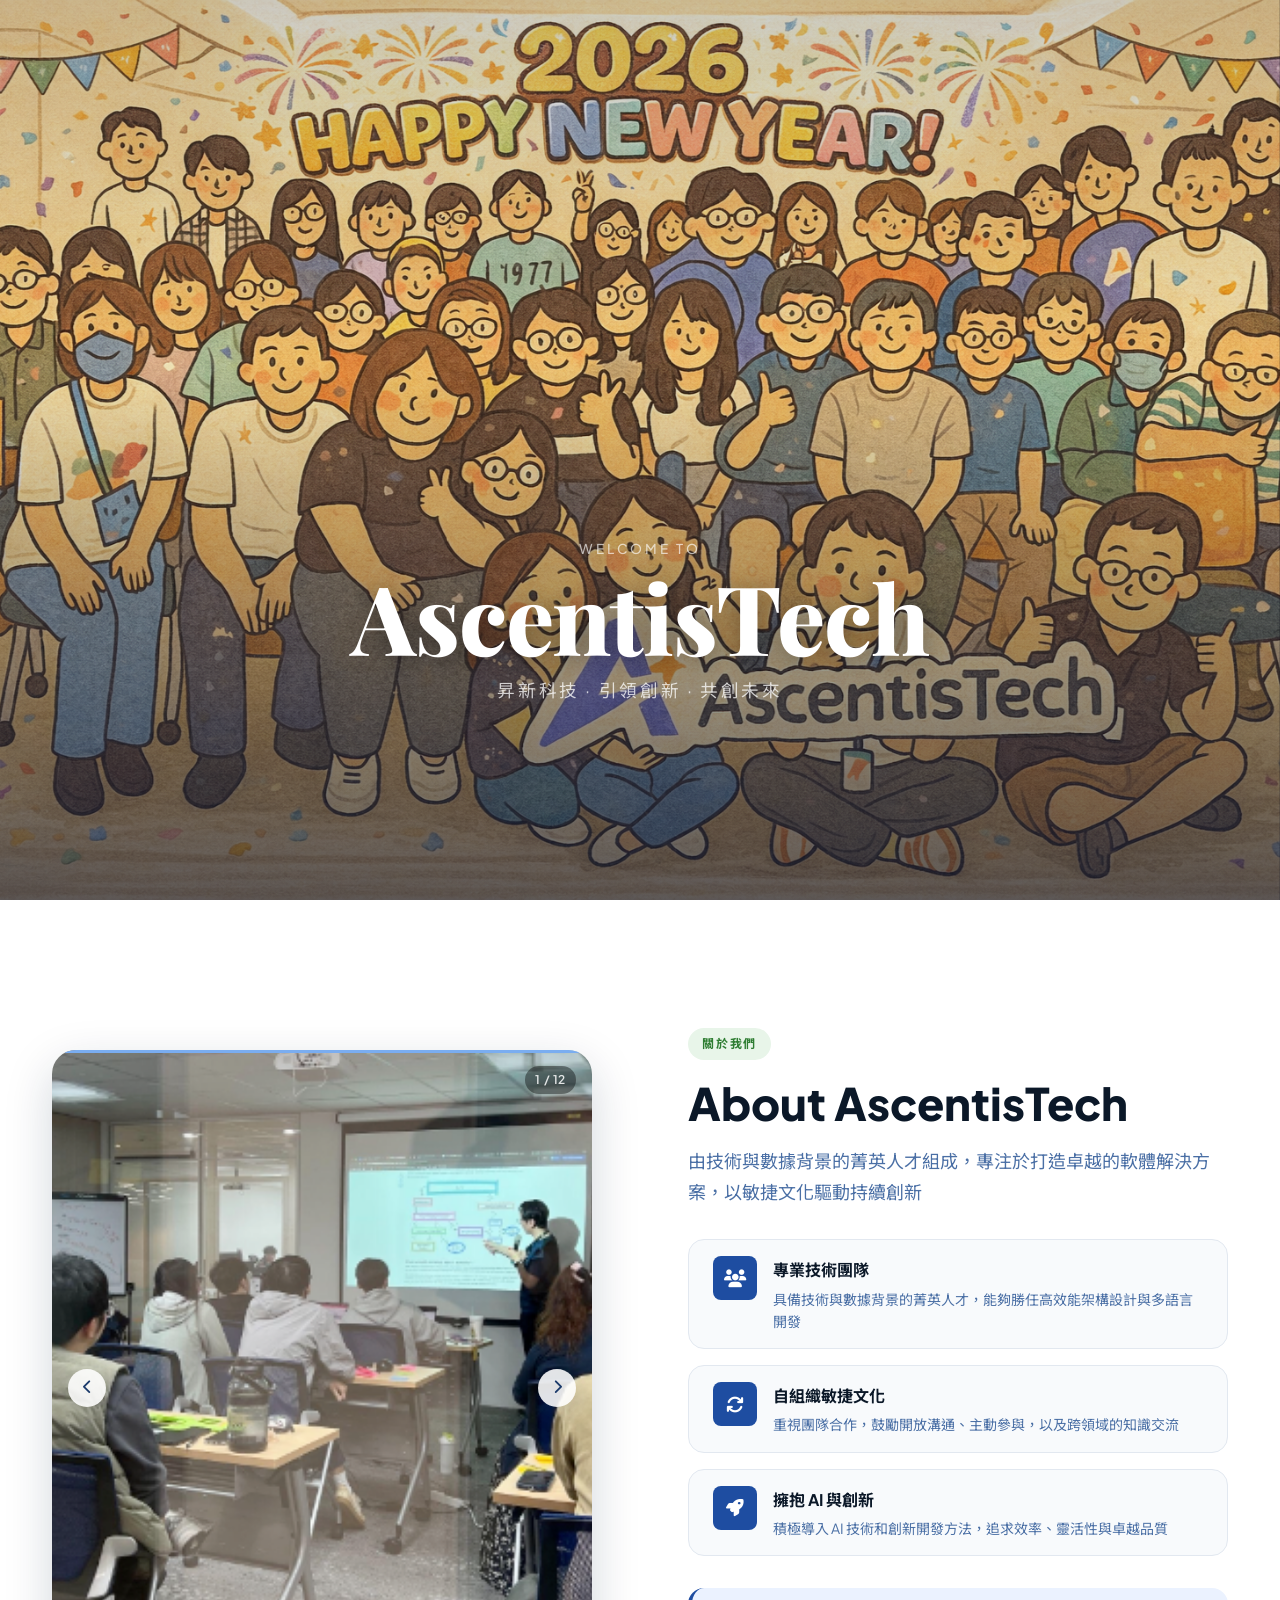
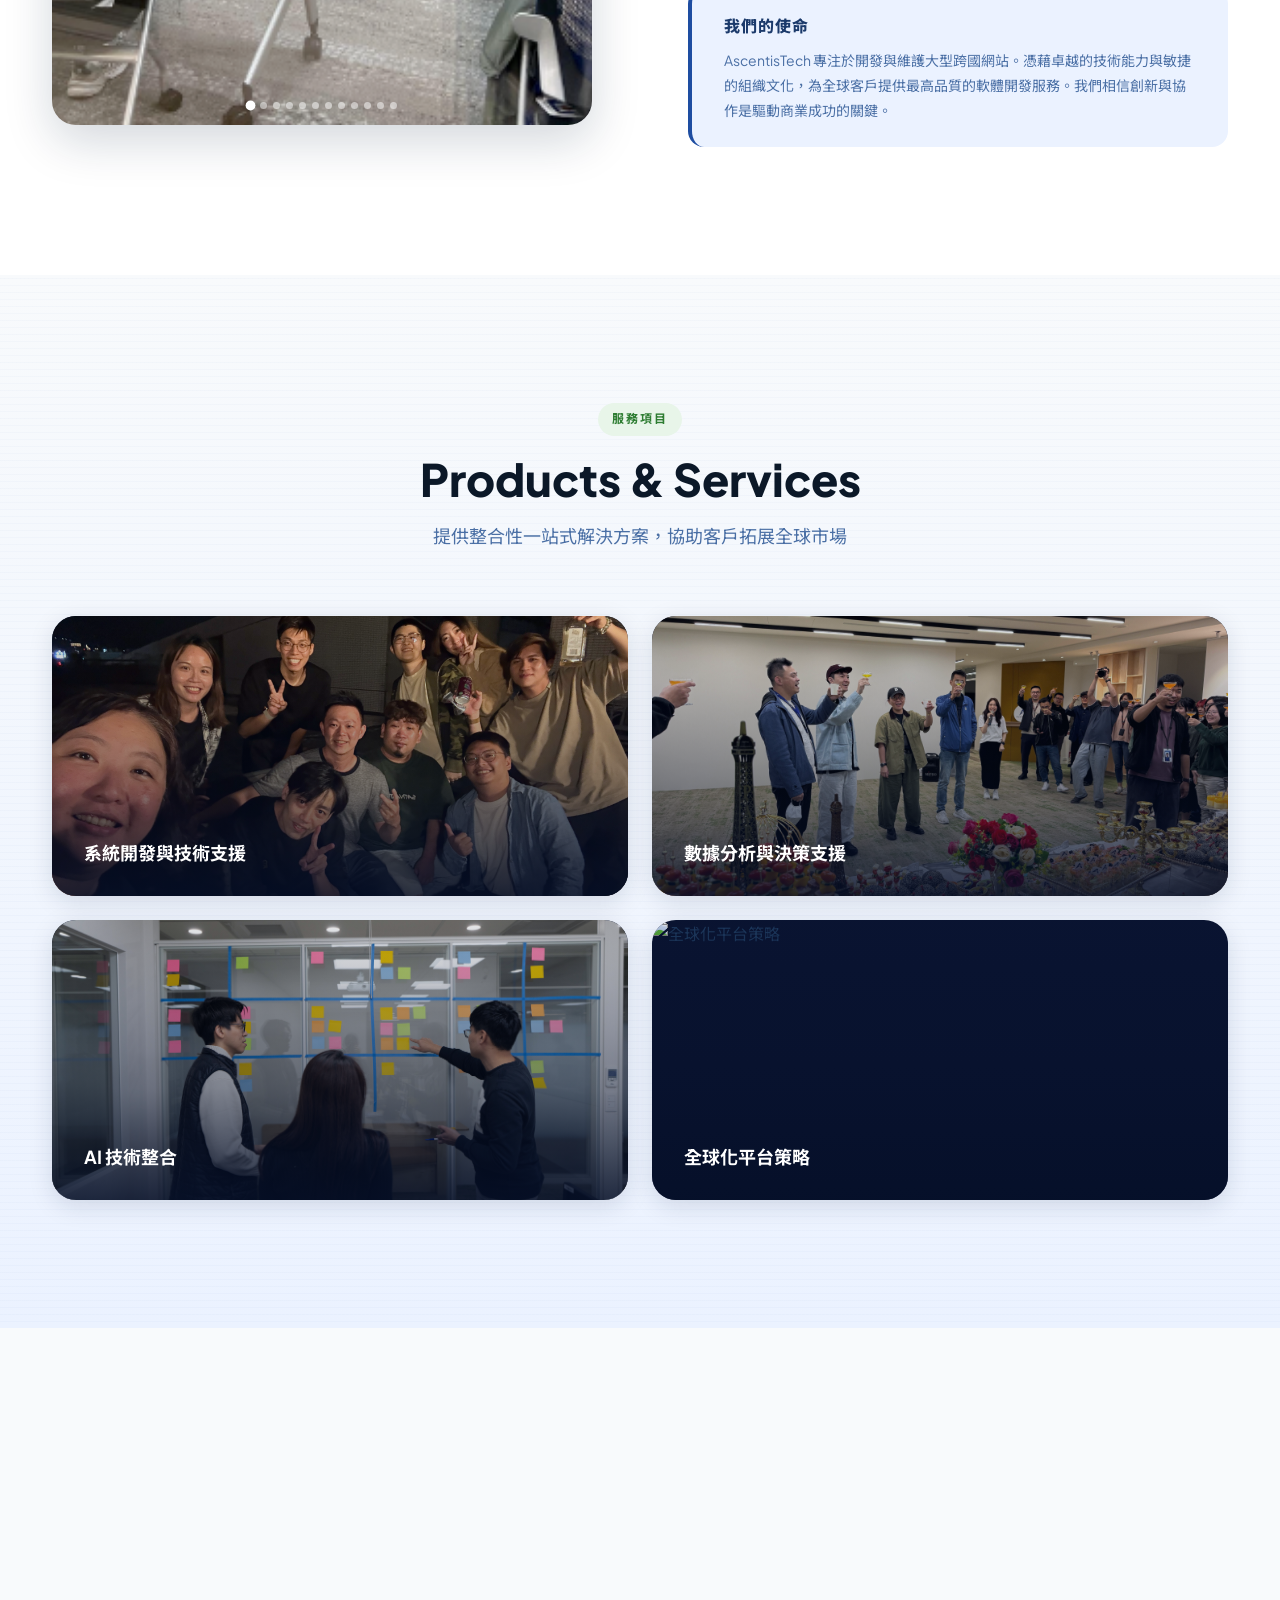
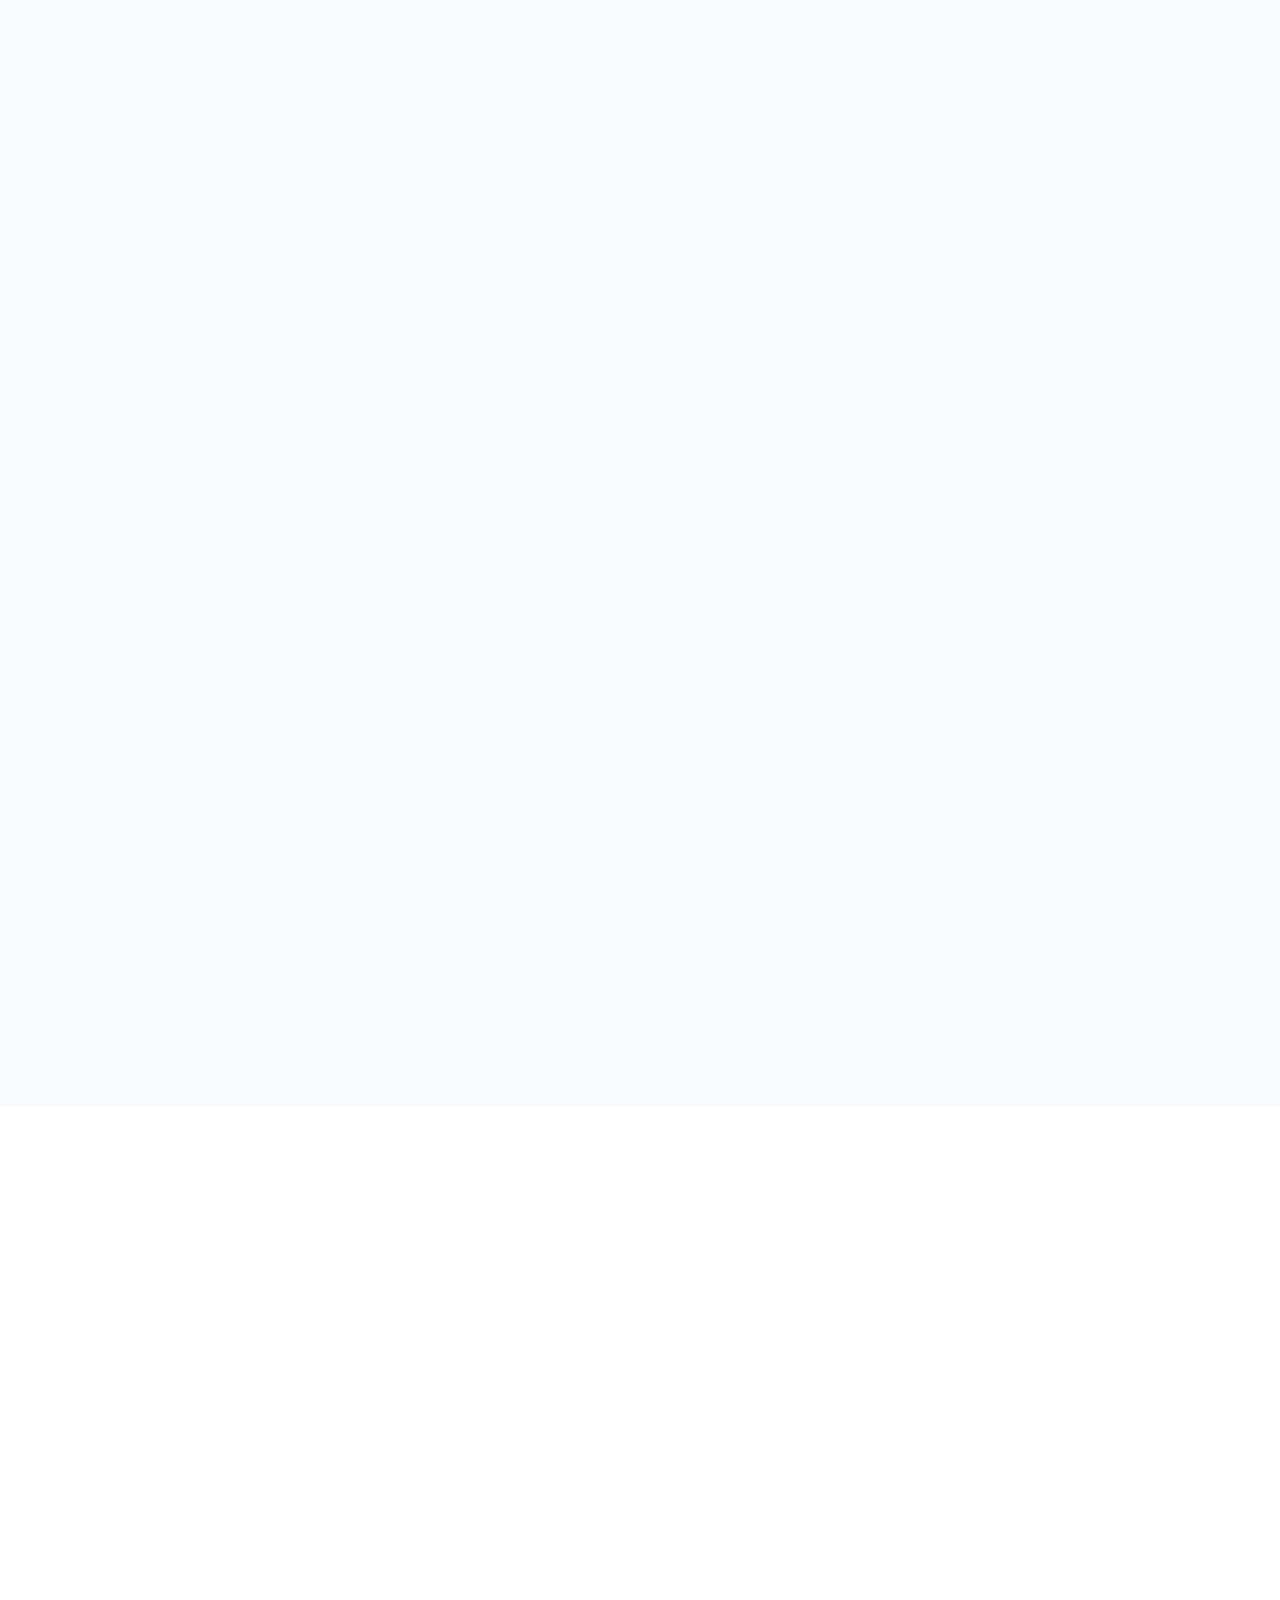
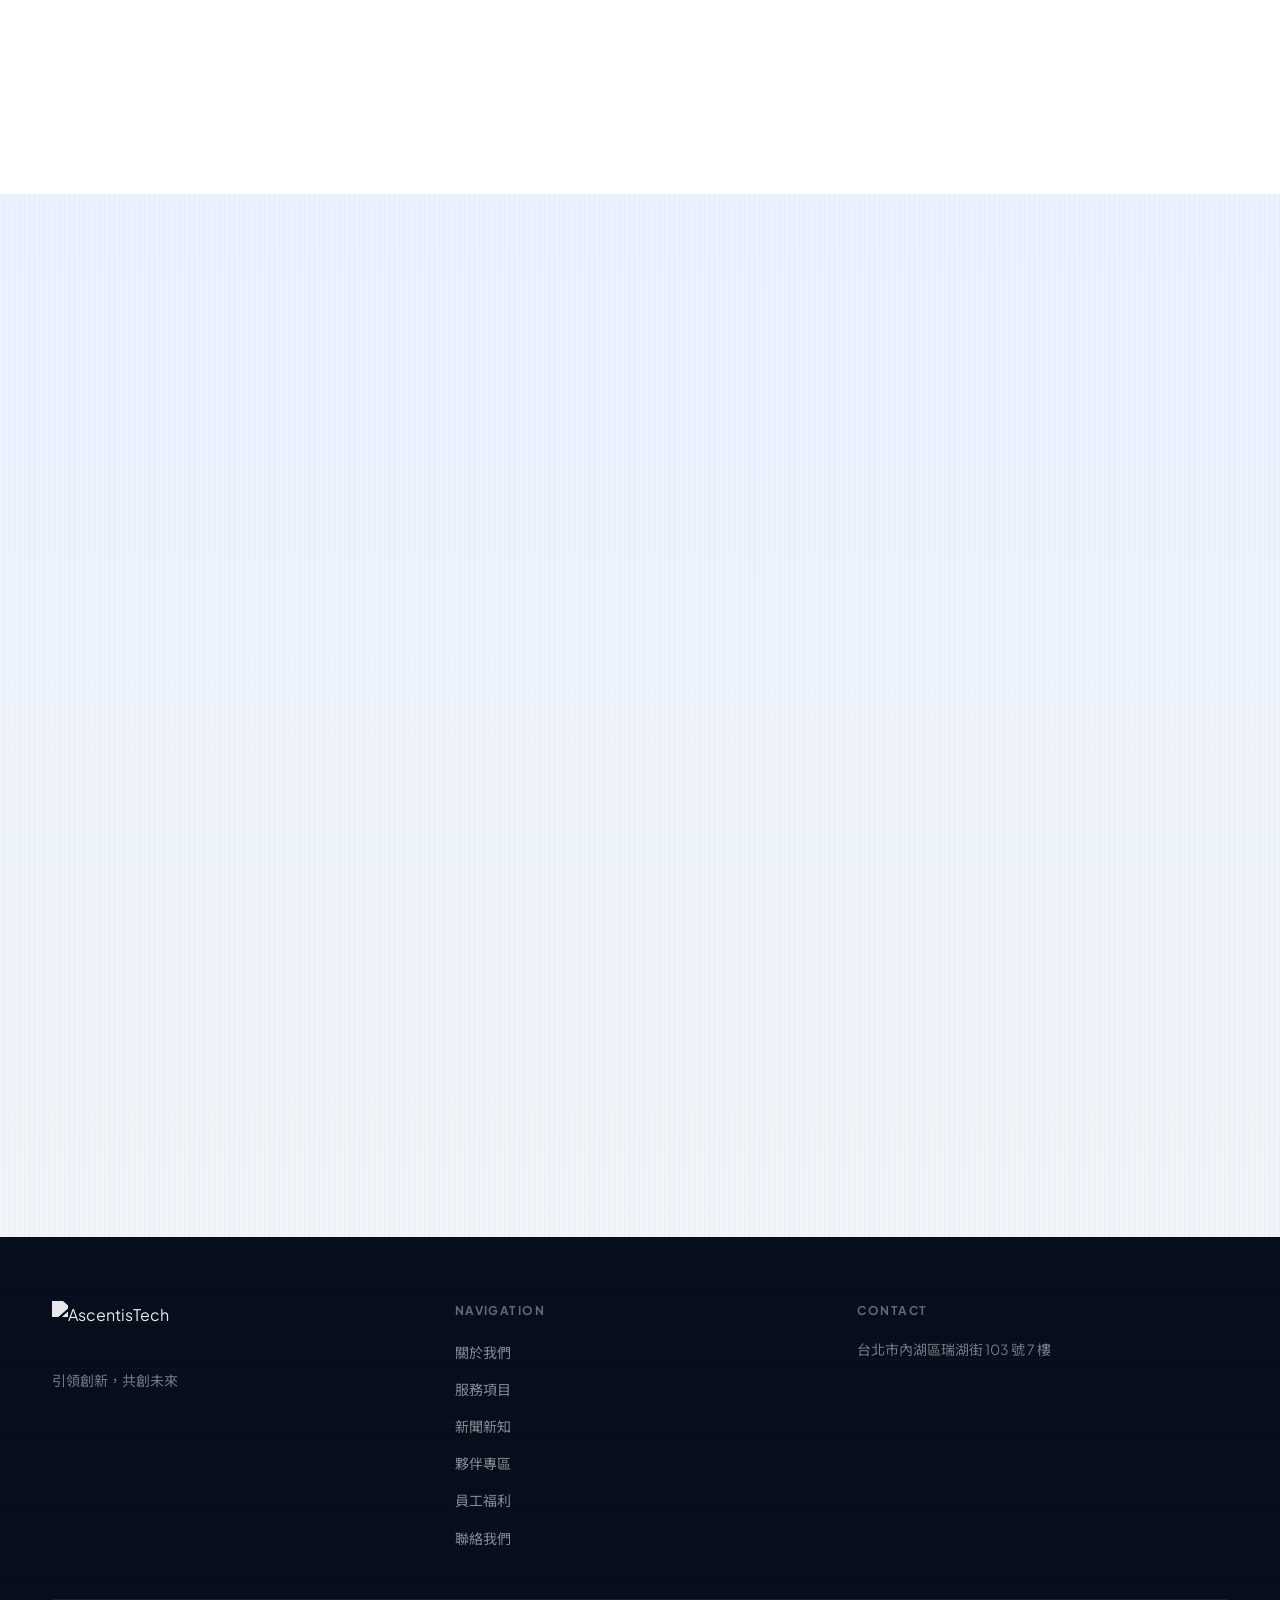
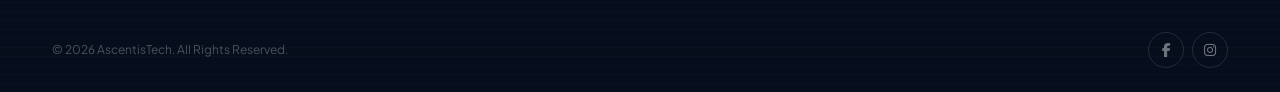
==== commit 9cb2a43e: "feat: 夥伴專區移除跑馬燈，about 輪播改用 worktime 照片 Co-Authored-By: Claude Sonnet 4.6 <noreply@anthropic.com>" ====
--- a/phase2/index.html
+++ b/phase2/index.html
@@ -153,15 +153,18 @@
         <div class="about-deco"></div>
         <div class="about-img-frame about-carousel" id="aboutCarousel">
           <div class="carousel-track">
-            <img class="carousel-slide active" src="../images/office/1101.jpg" alt="AscentisTech 辦公室" />
-            <img class="carousel-slide" src="../images/office/1102.jpg" alt="AscentisTech 辦公室" />
-            <img class="carousel-slide" src="../images/office/1103.jpg" alt="AscentisTech 辦公室" />
-            <img class="carousel-slide" src="../images/office/1104.jpg" alt="AscentisTech 辦公室" />
-            <img class="carousel-slide" src="../images/office/1105.jpg" alt="AscentisTech 辦公室" />
-            <img class="carousel-slide" src="../images/office/5501.jpg" alt="AscentisTech 辦公室" />
-            <img class="carousel-slide" src="../images/office/5502.jpg" alt="AscentisTech 辦公室" />
-            <img class="carousel-slide" src="../images/office/7701.jpg" alt="AscentisTech 辦公室" />
-            <img class="carousel-slide" src="../images/office/7702.jpg" alt="AscentisTech 辦公室" />
+            <img class="carousel-slide active" src="../images/worktime/001.png" alt="AscentisTech 工作日常" />
+            <img class="carousel-slide" src="../images/worktime/002.png" alt="AscentisTech 工作日常" />
+            <img class="carousel-slide" src="../images/worktime/KEV00977.jpg" alt="AscentisTech 工作日常" />
+            <img class="carousel-slide" src="../images/worktime/KEV00998.jpg" alt="AscentisTech 工作日常" />
+            <img class="carousel-slide" src="../images/worktime/KEV01088.jpg" alt="AscentisTech 工作日常" />
+            <img class="carousel-slide" src="../images/worktime/KEV01156.jpg" alt="AscentisTech 工作日常" />
+            <img class="carousel-slide" src="../images/worktime/KEV01238.jpg" alt="AscentisTech 工作日常" />
+            <img class="carousel-slide" src="../images/worktime/KEV01276.jpg" alt="AscentisTech 工作日常" />
+            <img class="carousel-slide" src="../images/worktime/KEV01293.jpg" alt="AscentisTech 工作日常" />
+            <img class="carousel-slide" src="../images/worktime/KEV01305.jpg" alt="AscentisTech 工作日常" />
+            <img class="carousel-slide" src="../images/worktime/KEV01352.jpg" alt="AscentisTech 工作日常" />
+            <img class="carousel-slide" src="../images/worktime/KEV01419.jpg" alt="AscentisTech 工作日常" />
           </div>
           <button class="carousel-btn carousel-prev" aria-label="上一張"><i class="fa-solid fa-chevron-left"></i></button>
           <button class="carousel-btn carousel-next" aria-label="下一張"><i class="fa-solid fa-chevron-right"></i></button>
@@ -482,38 +485,6 @@
       </div>
     </div>
 
-    <!-- 活動照片（自動緩慢輪播） -->
-    <div class="team-gallery-marquee fade-up">
-      <div class="gallery-marquee-track">
-        <div class="gallery-marquee-item"><img src="../images/worktime/001.png" alt="工作日常" /></div>
-        <div class="gallery-marquee-item"><img src="../images/worktime/002.png" alt="工作日常" /></div>
-        <div class="gallery-marquee-item"><img src="../images/worktime/KEV00977.jpg" alt="工作日常" /></div>
-        <div class="gallery-marquee-item"><img src="../images/worktime/KEV00998.jpg" alt="工作日常" /></div>
-        <div class="gallery-marquee-item"><img src="../images/worktime/KEV01088.jpg" alt="工作日常" /></div>
-        <div class="gallery-marquee-item"><img src="../images/worktime/KEV01156.jpg" alt="工作日常" /></div>
-        <div class="gallery-marquee-item"><img src="../images/worktime/KEV01172.jpg" alt="工作日常" /></div>
-        <div class="gallery-marquee-item"><img src="../images/worktime/KEV01238.jpg" alt="工作日常" /></div>
-        <div class="gallery-marquee-item"><img src="../images/worktime/KEV01276.jpg" alt="工作日常" /></div>
-        <div class="gallery-marquee-item"><img src="../images/worktime/KEV01293.jpg" alt="工作日常" /></div>
-        <div class="gallery-marquee-item"><img src="../images/worktime/KEV01305.jpg" alt="工作日常" /></div>
-        <div class="gallery-marquee-item"><img src="../images/worktime/KEV01352.jpg" alt="工作日常" /></div>
-        <div class="gallery-marquee-item"><img src="../images/worktime/KEV01419.jpg" alt="工作日常" /></div>
-        <!-- 複製第二輪以實現無縫循環 -->
-        <div class="gallery-marquee-item"><img src="../images/worktime/001.png" alt="工作日常" /></div>
-        <div class="gallery-marquee-item"><img src="../images/worktime/002.png" alt="工作日常" /></div>
-        <div class="gallery-marquee-item"><img src="../images/worktime/KEV00977.jpg" alt="工作日常" /></div>
-        <div class="gallery-marquee-item"><img src="../images/worktime/KEV00998.jpg" alt="工作日常" /></div>
-        <div class="gallery-marquee-item"><img src="../images/worktime/KEV01088.jpg" alt="工作日常" /></div>
-        <div class="gallery-marquee-item"><img src="../images/worktime/KEV01156.jpg" alt="工作日常" /></div>
-        <div class="gallery-marquee-item"><img src="../images/worktime/KEV01172.jpg" alt="工作日常" /></div>
-        <div class="gallery-marquee-item"><img src="../images/worktime/KEV01238.jpg" alt="工作日常" /></div>
-        <div class="gallery-marquee-item"><img src="../images/worktime/KEV01276.jpg" alt="工作日常" /></div>
-        <div class="gallery-marquee-item"><img src="../images/worktime/KEV01293.jpg" alt="工作日常" /></div>
-        <div class="gallery-marquee-item"><img src="../images/worktime/KEV01305.jpg" alt="工作日常" /></div>
-        <div class="gallery-marquee-item"><img src="../images/worktime/KEV01352.jpg" alt="工作日常" /></div>
-        <div class="gallery-marquee-item"><img src="../images/worktime/KEV01419.jpg" alt="工作日常" /></div>
-      </div>
-    </div>
   </section>
 
 
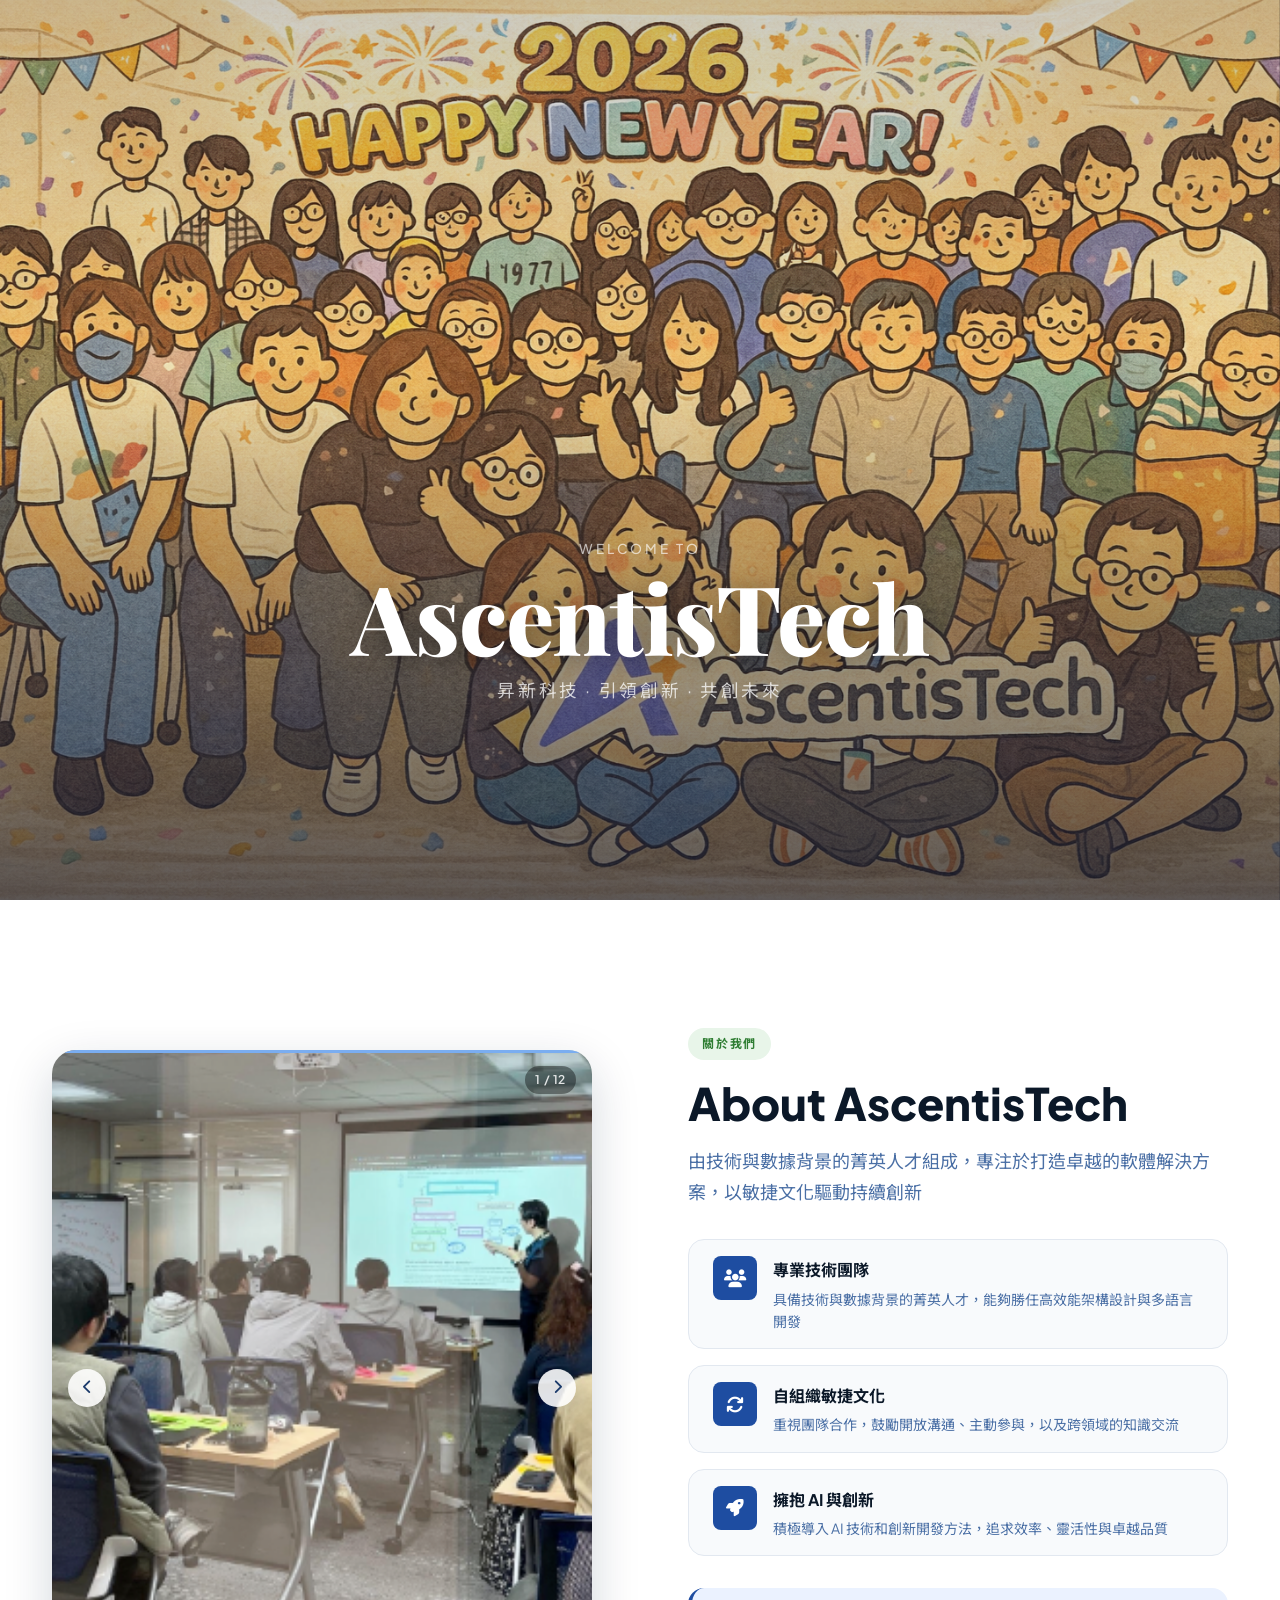
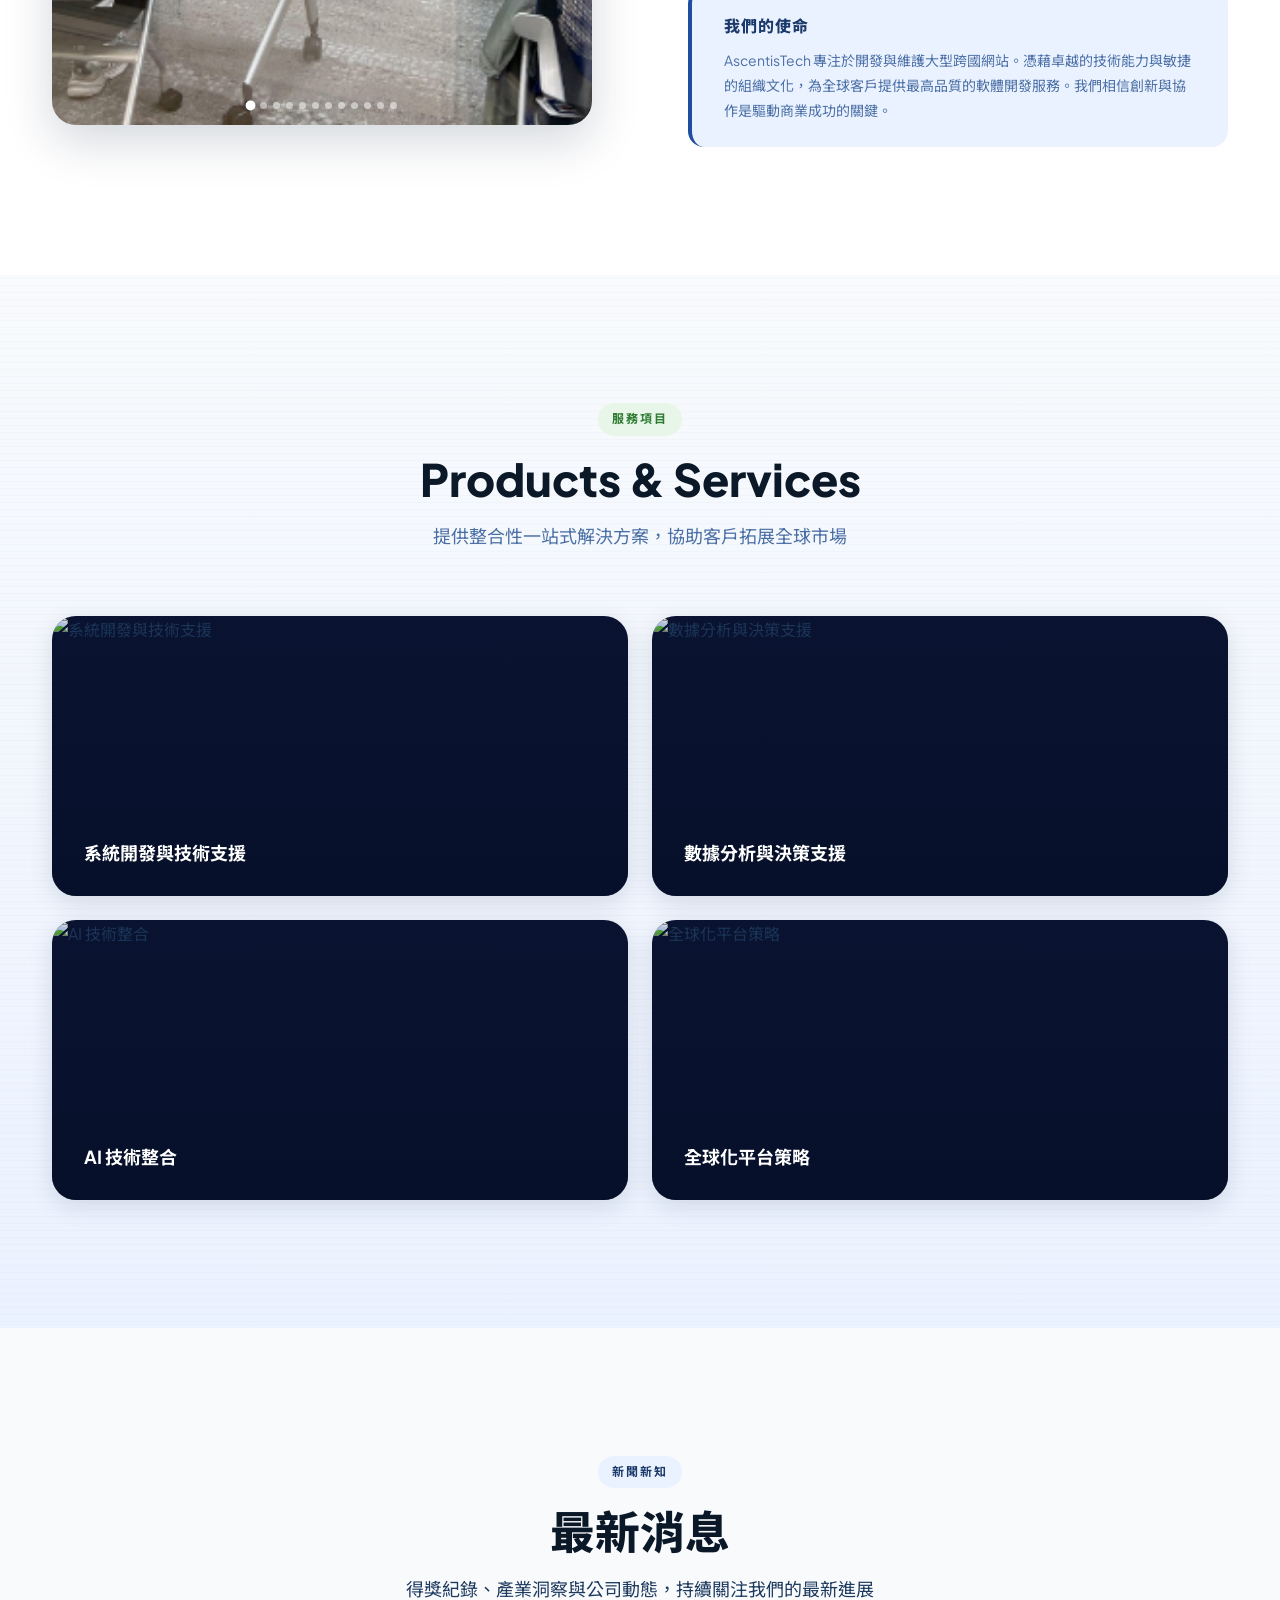
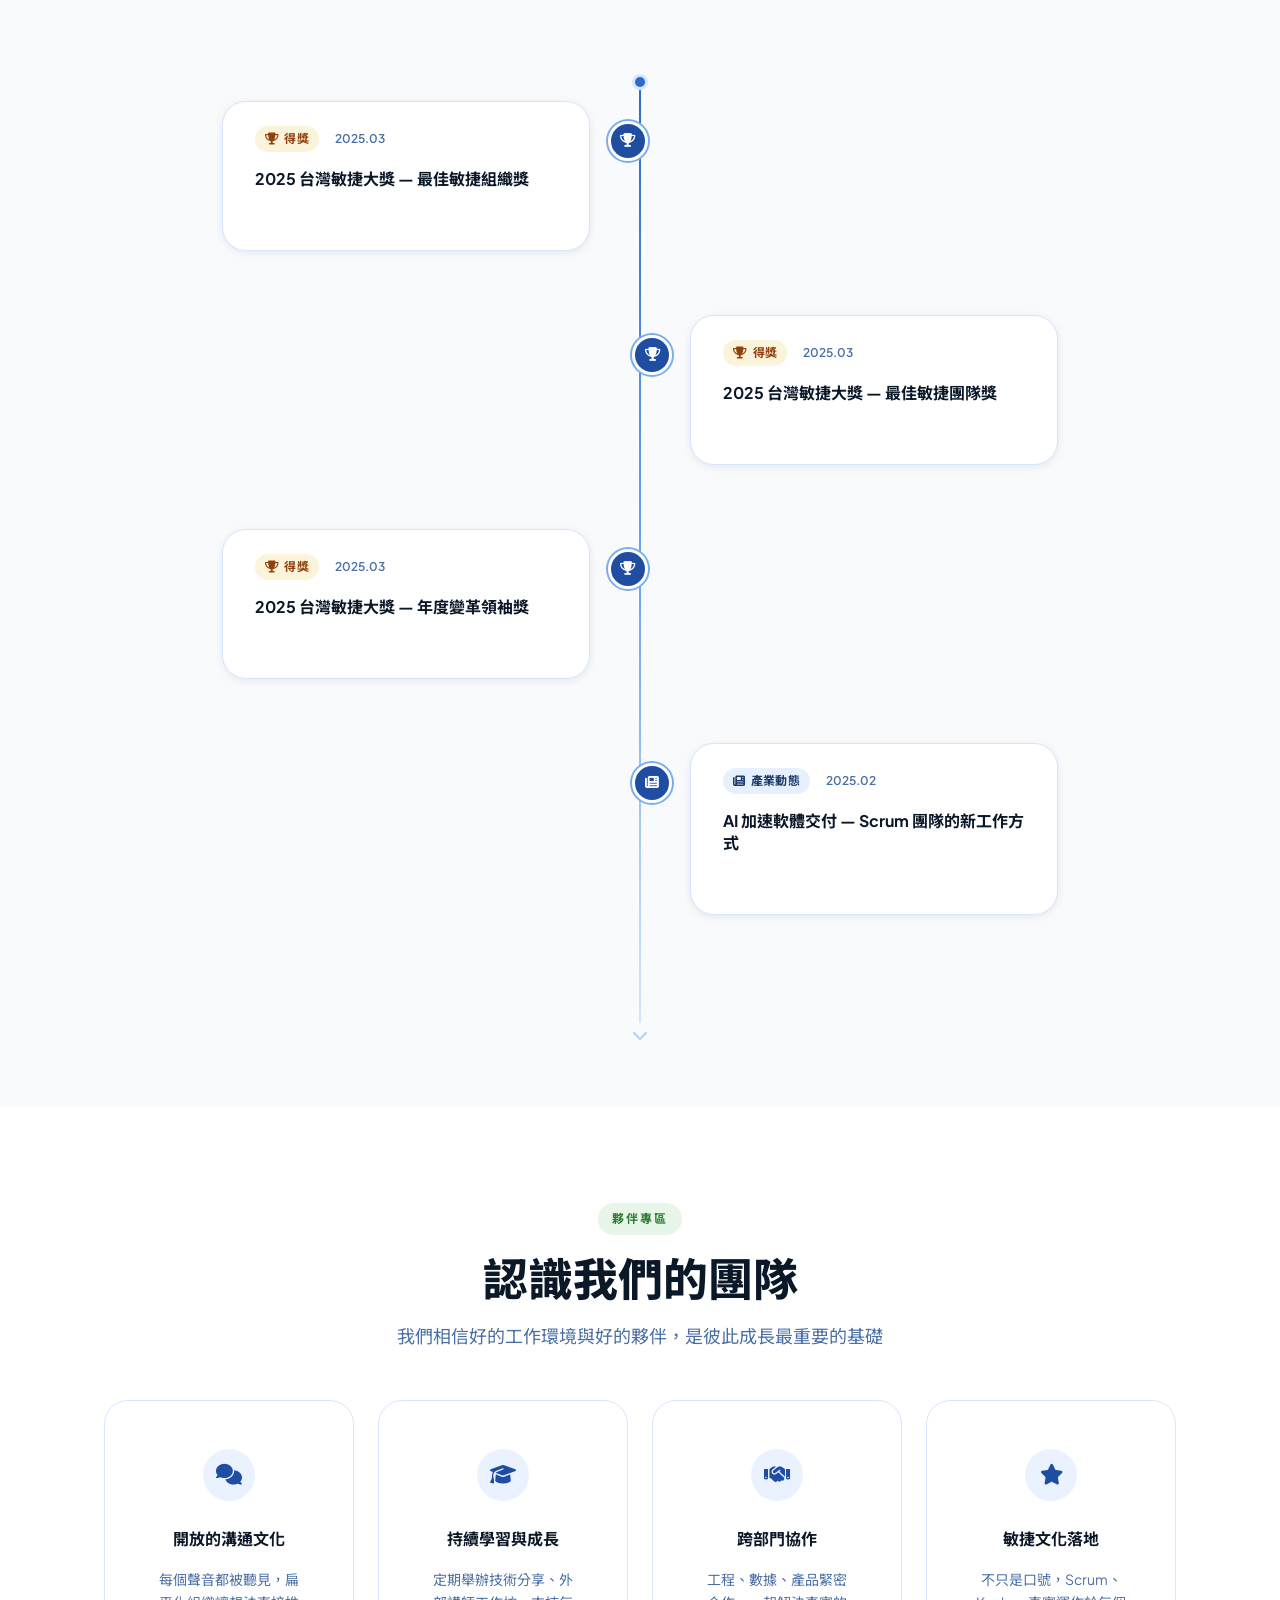
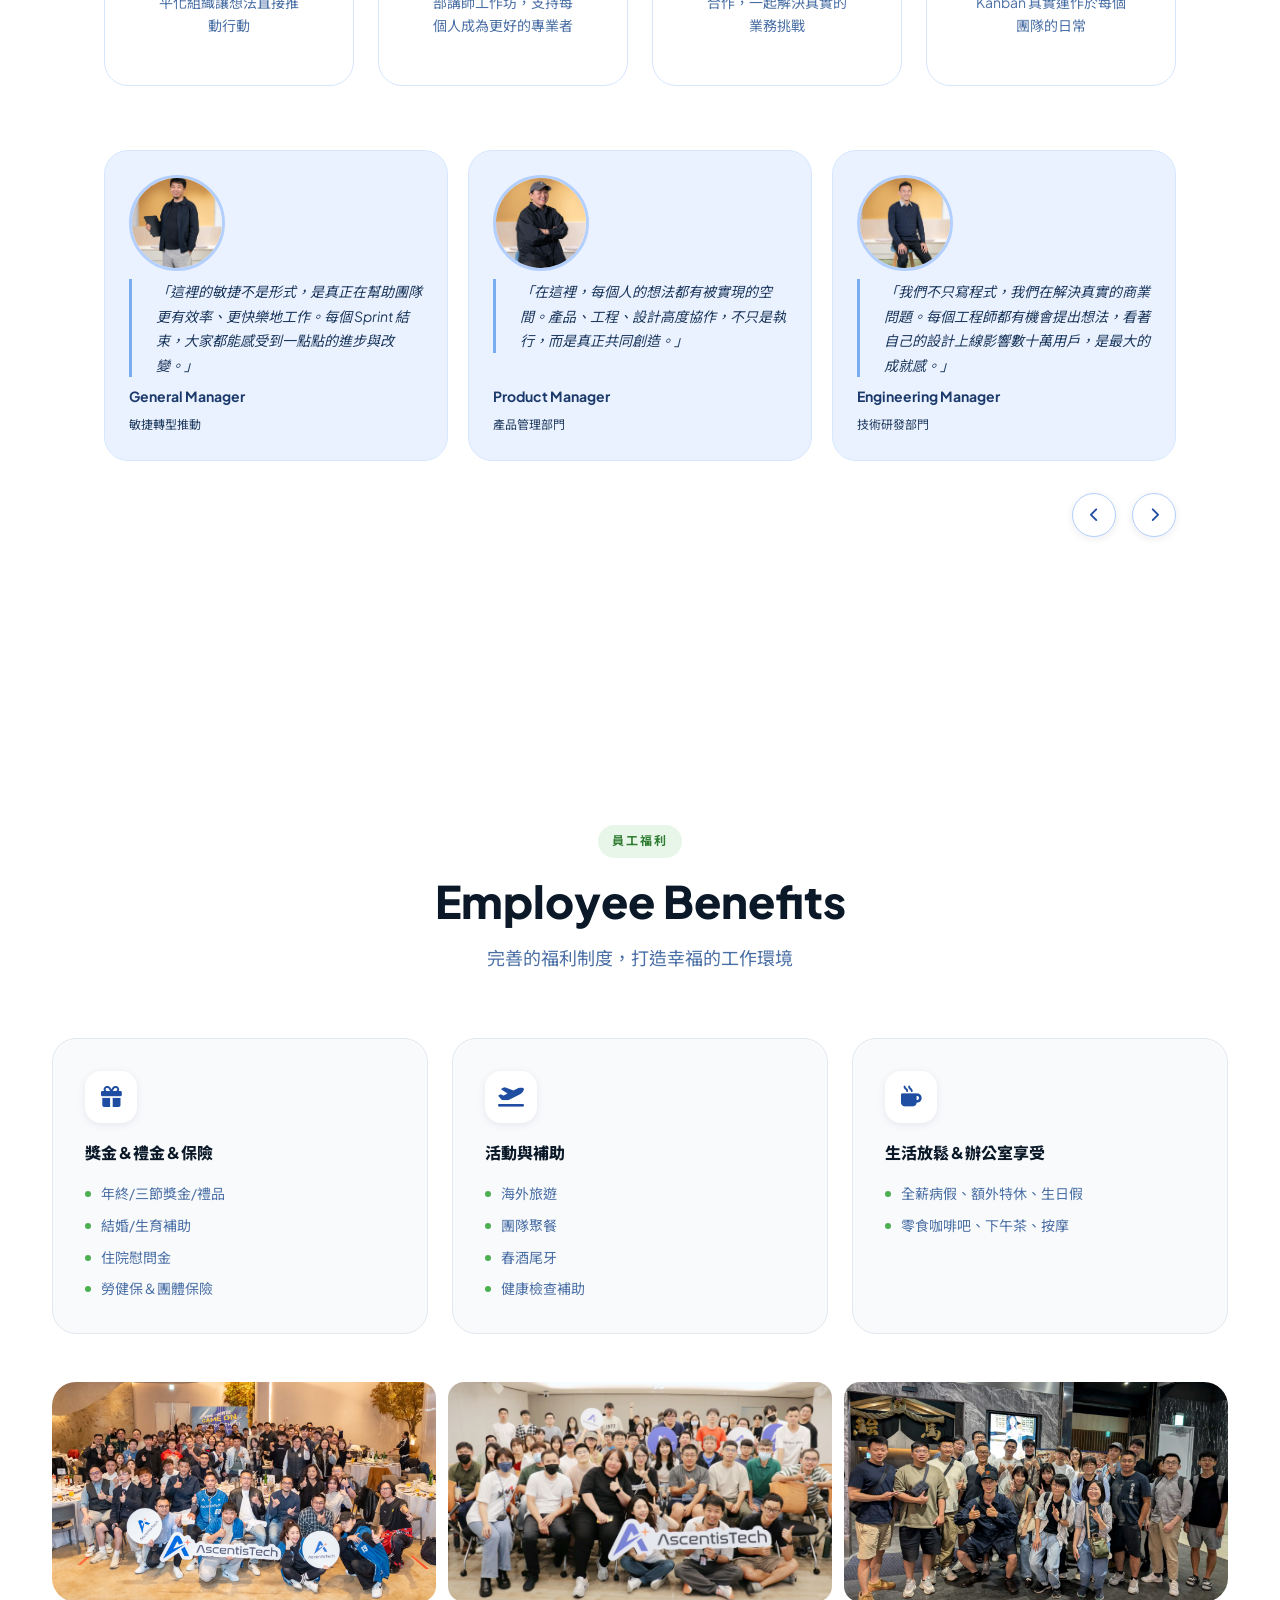
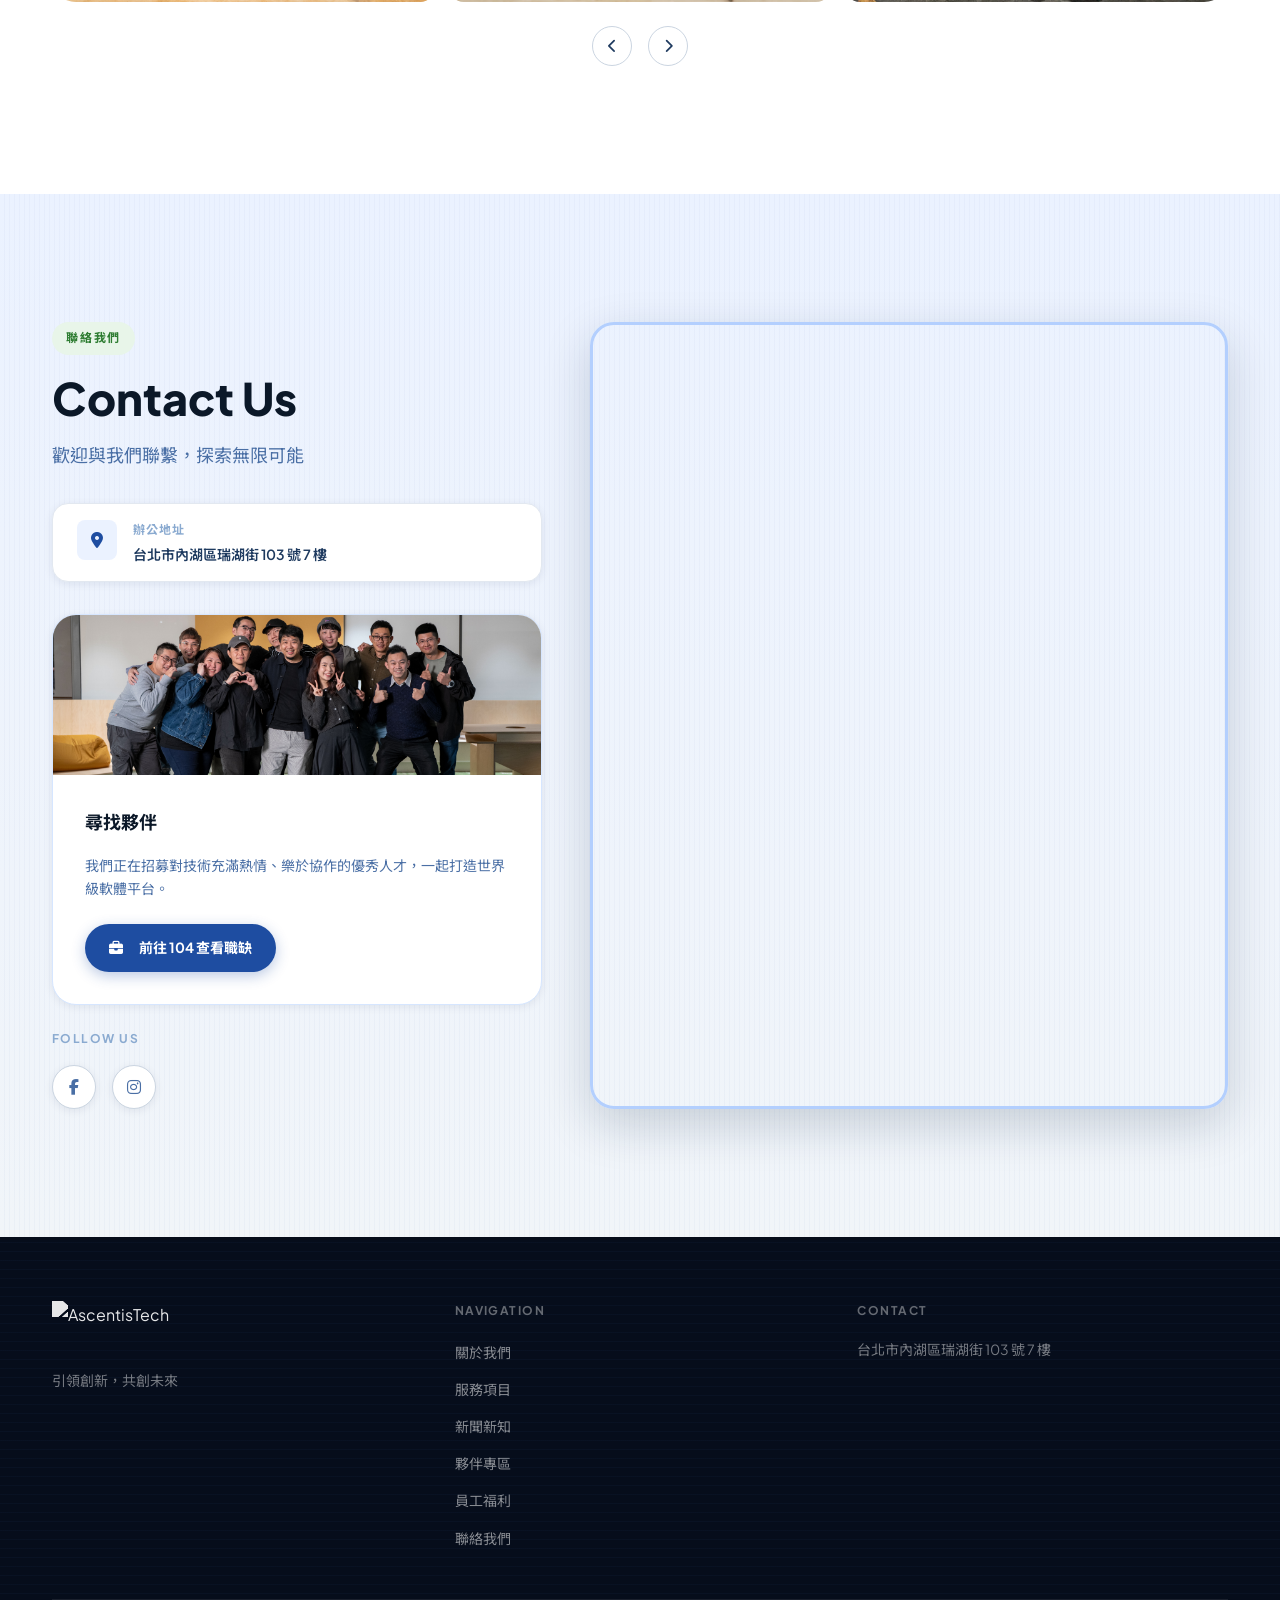
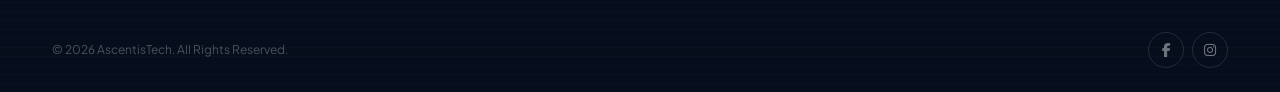
==== commit 51eeb301: "fix: productservice 圖片改用 png Co-Authored-By: Claude Sonnet 4.6 <noreply@anthropic.com>" ====
--- a/phase2/index.html
+++ b/phase2/index.html
@@ -228,7 +228,7 @@
 
       <div class="service-card fade-up delay-1">
         <div class="service-img-wrap">
-          <img src="../images/productservice/01.jpg" alt="系統開發與技術支援" />
+          <img src="../images/productservice/01.png" alt="系統開發與技術支援" />
         </div>
         <div class="service-overlay">
           <h3 data-i18n="services.card1.title">系統開發與技術支援</h3>
@@ -245,7 +245,7 @@
 
       <div class="service-card fade-up delay-2">
         <div class="service-img-wrap">
-          <img src="../images/productservice/02.jpg" alt="數據分析與決策支援" />
+          <img src="../images/productservice/02.png" alt="數據分析與決策支援" />
         </div>
         <div class="service-overlay">
           <h3 data-i18n="services.card2.title">數據分析與決策支援</h3>
@@ -262,7 +262,7 @@
 
       <div class="service-card fade-up delay-3">
         <div class="service-img-wrap">
-          <img src="../images/productservice/03.jpg" alt="AI 技術整合" />
+          <img src="../images/productservice/03.png" alt="AI 技術整合" />
         </div>
         <div class="service-overlay">
           <h3 data-i18n="services.card3.title">AI 技術整合</h3>
@@ -279,7 +279,7 @@
 
       <div class="service-card fade-up delay-4">
         <div class="service-img-wrap">
-          <img src="../images/productservice/04.jpg" alt="全球化平台策略" />
+          <img src="../images/productservice/04.png" alt="全球化平台策略" />
         </div>
         <div class="service-overlay">
           <h3 data-i18n="services.card4.title">全球化平台策略</h3>
--- a/css/hero.css
+++ b/css/hero.css
@@ -20,7 +20,7 @@
 .hero-bg img {
   width: 100%; height: 100%;
   object-fit: cover;
-  object-position: center calc(40% - 300px);
+  object-position: center center;
 }
 
 /* ── 藍色漸層遮罩 ─────────────────────────── */
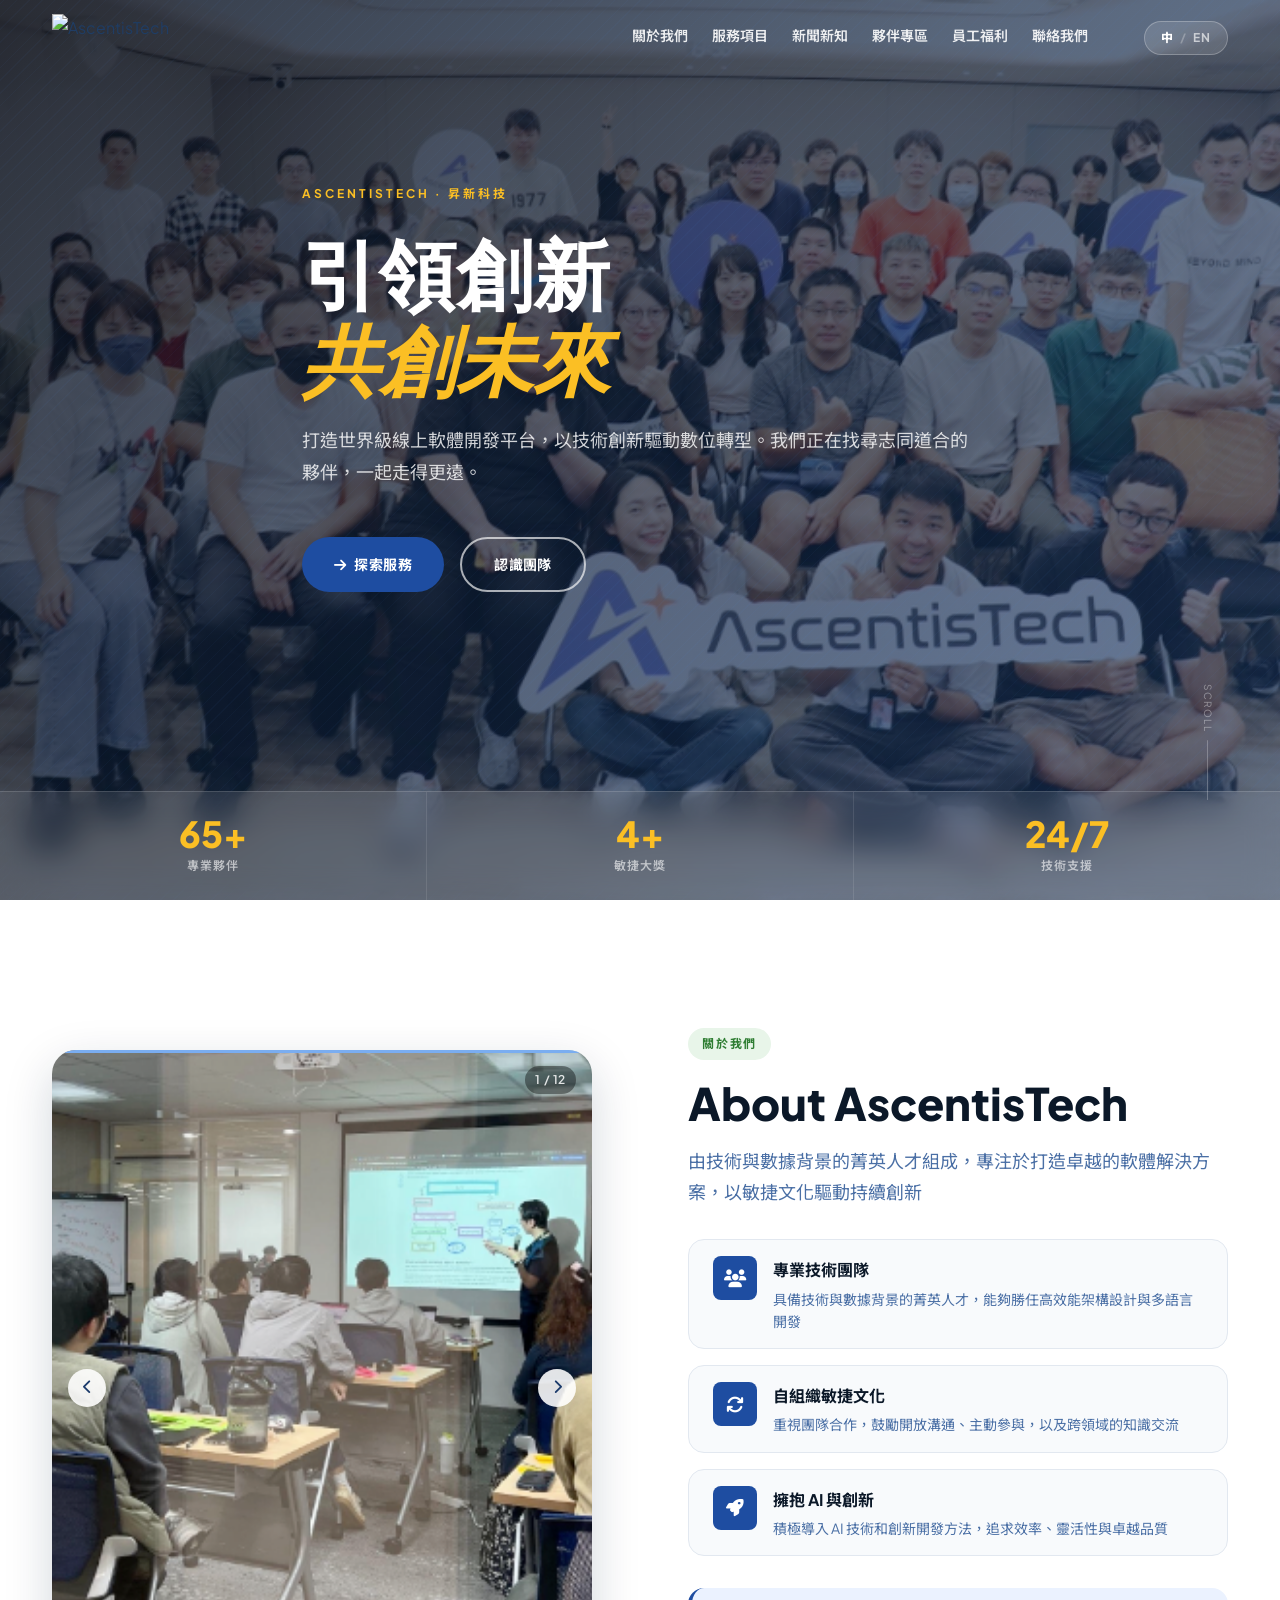
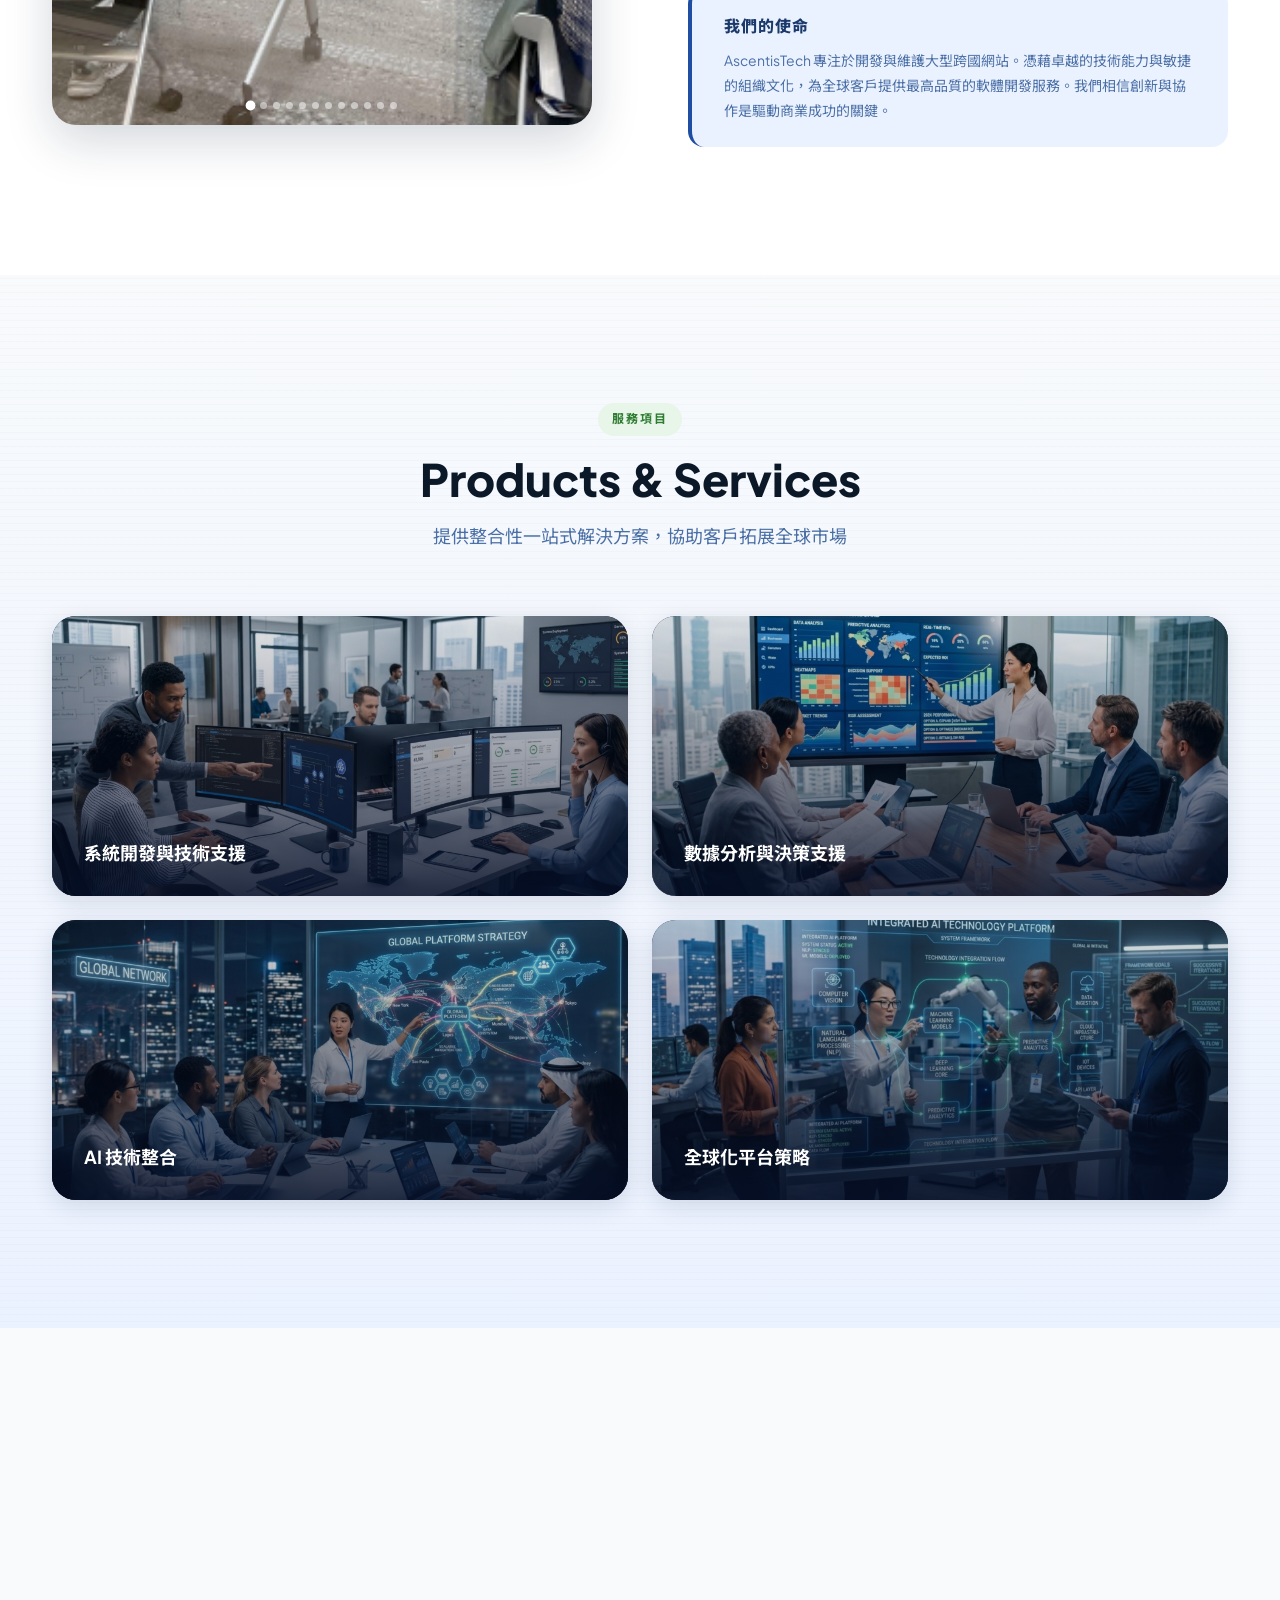
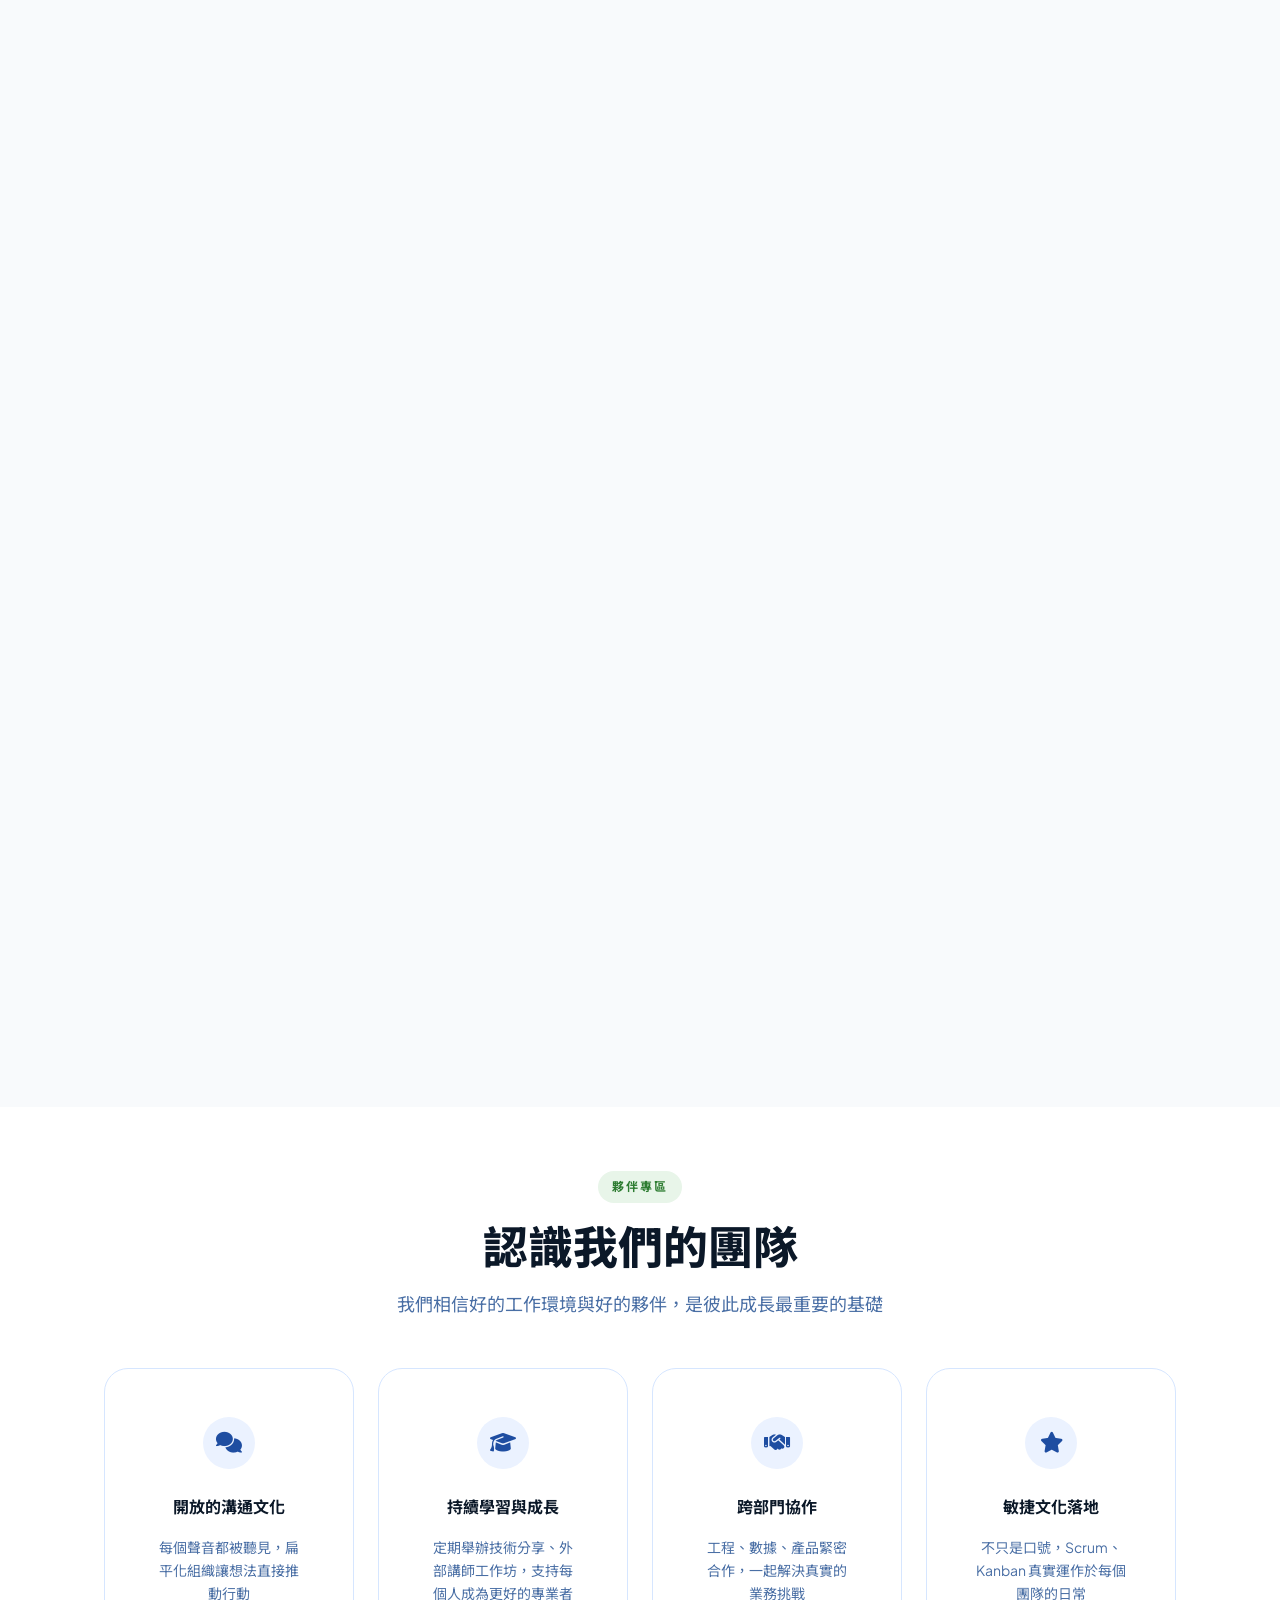
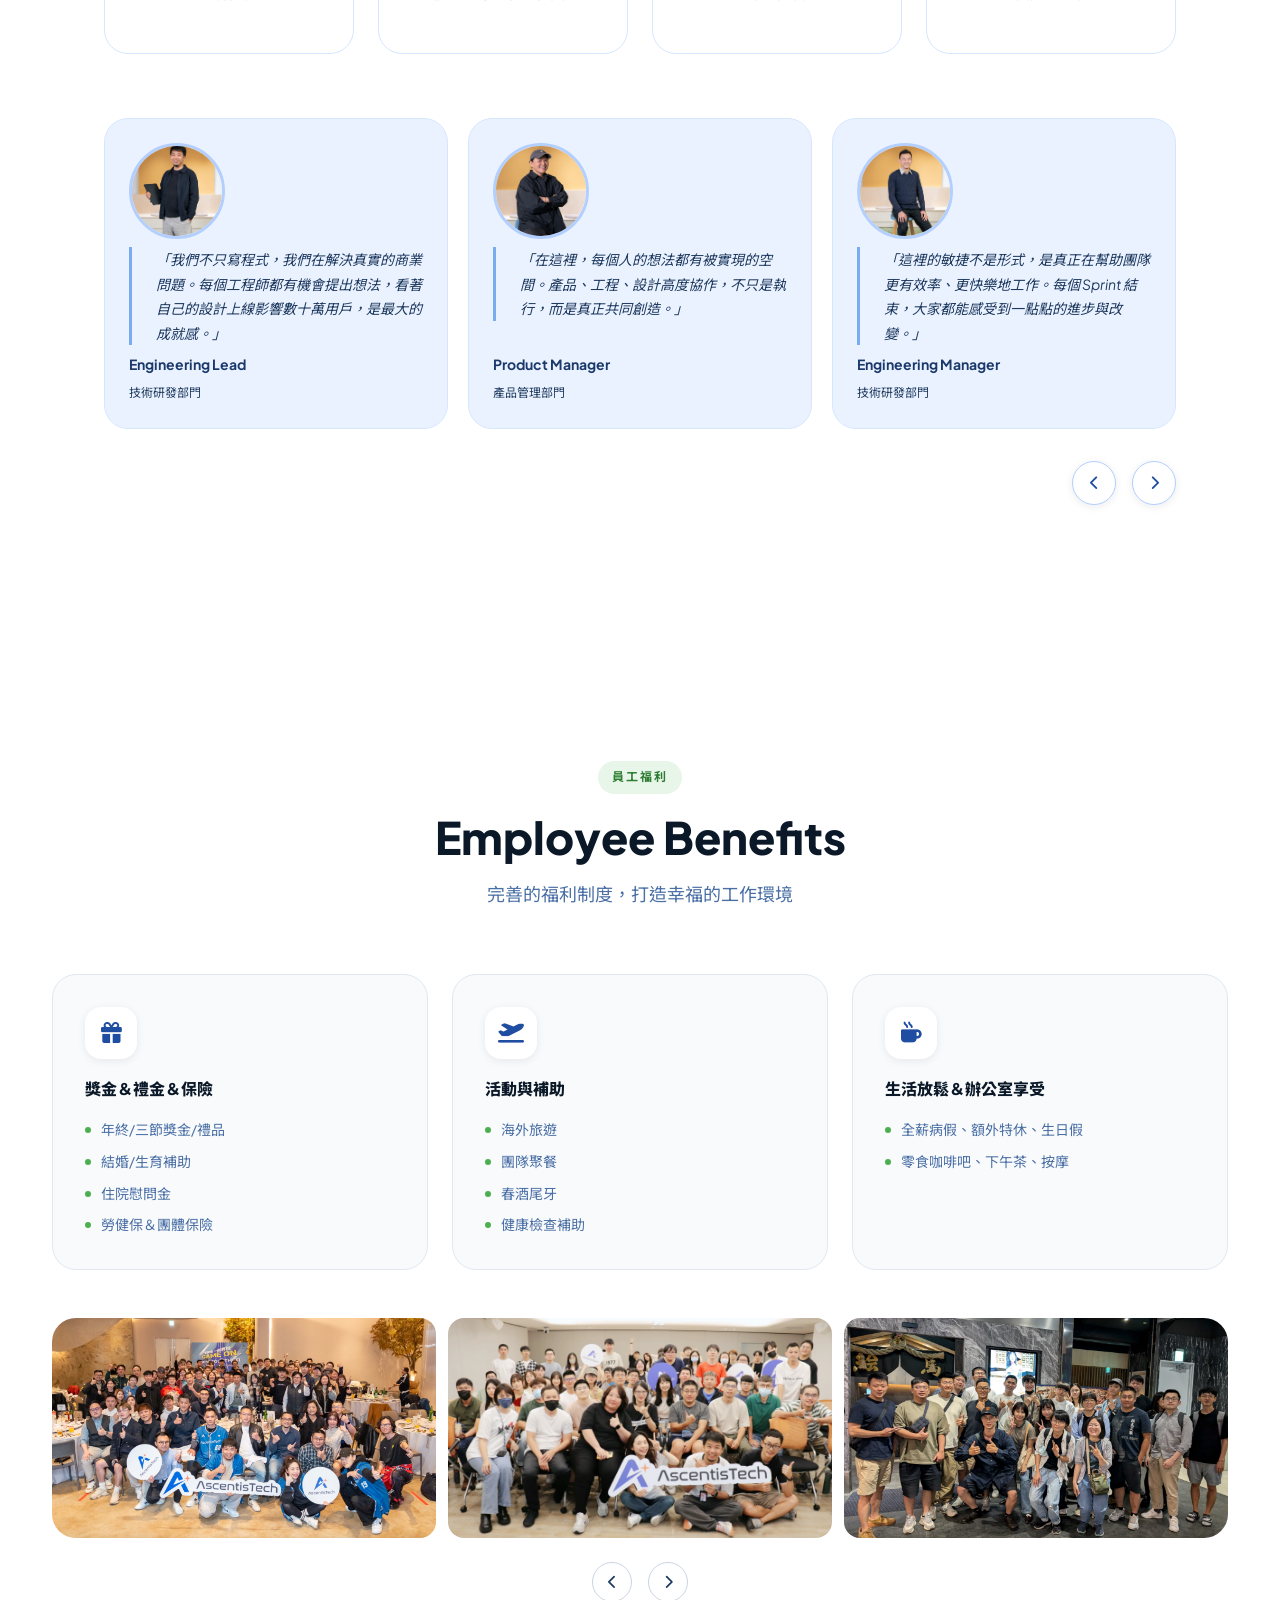
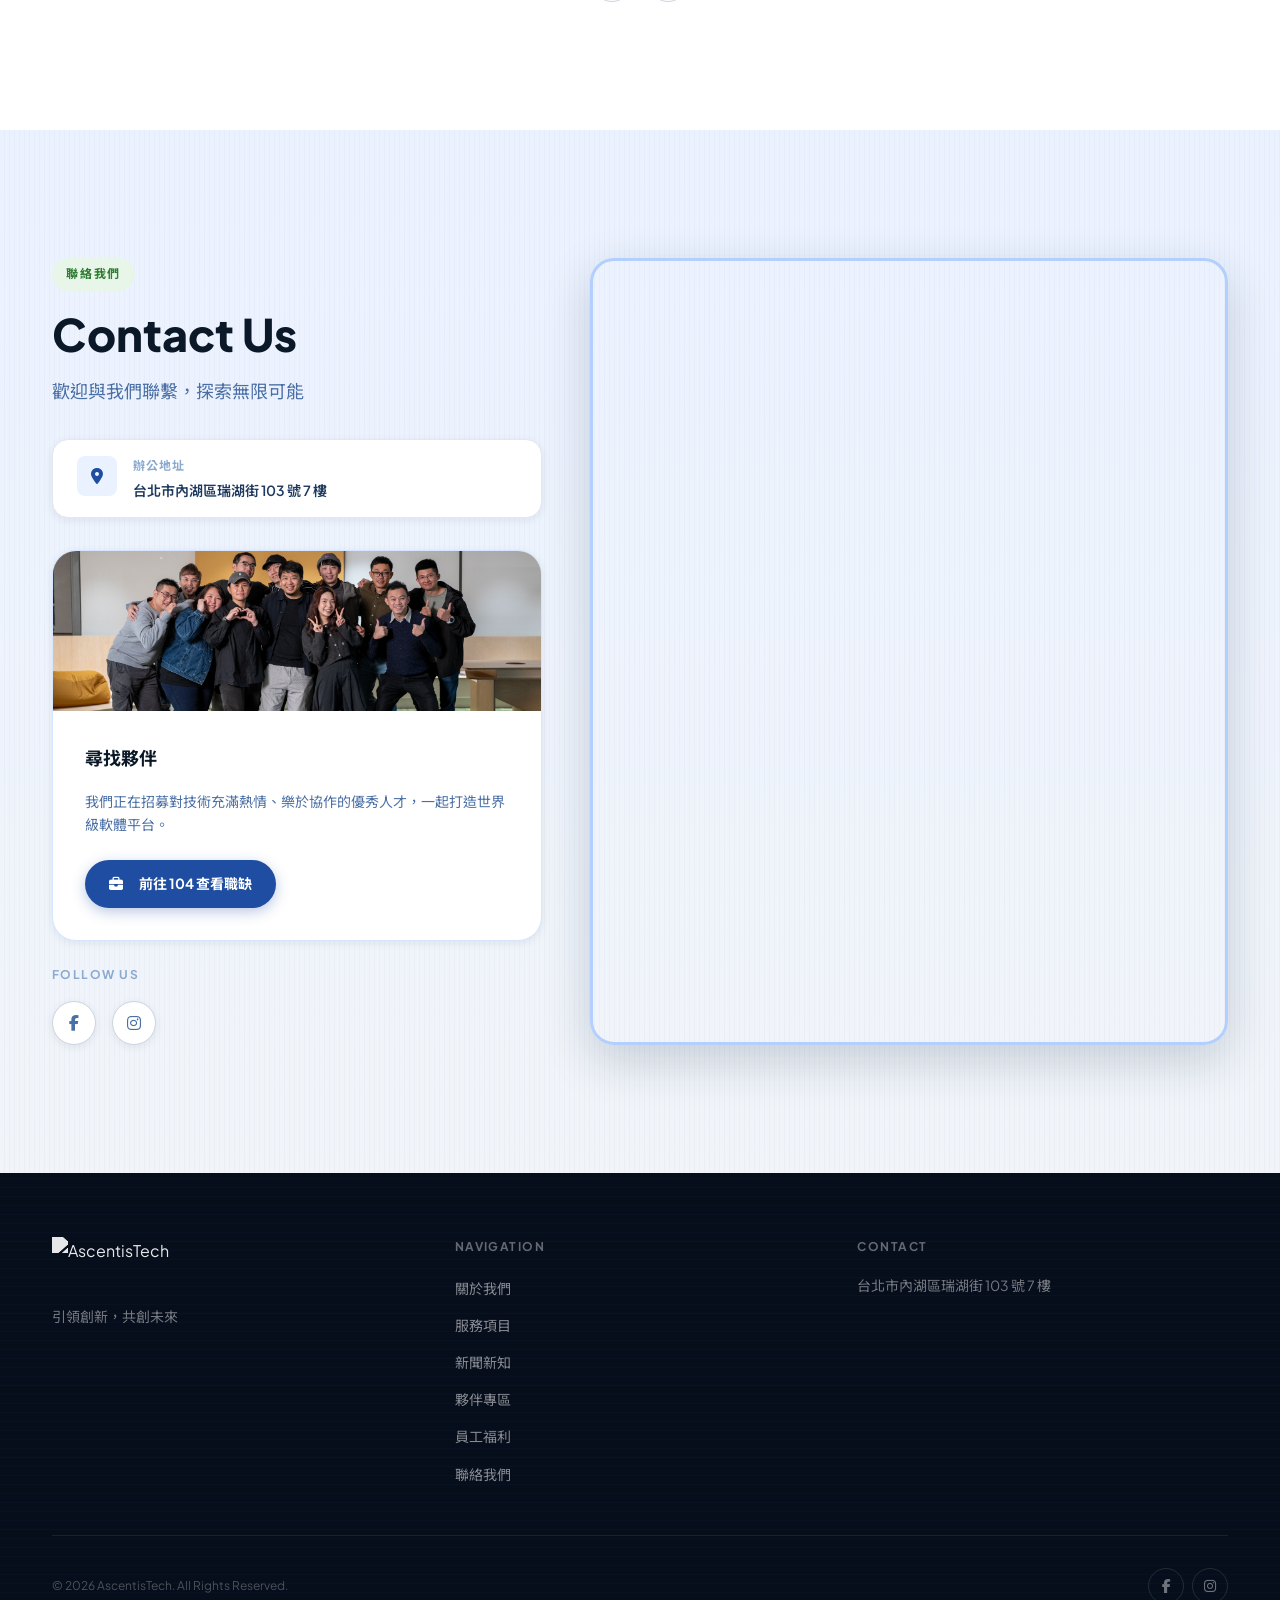
==== commit 7f10c8df: "fix: home hero 圖改用 png Co-Authored-By: Claude Sonnet 4.6 <noreply@anthropic.com>" ====
--- a/phase2/index.html
+++ b/phase2/index.html
@@ -95,7 +95,7 @@
     <div class="hero-bg">
       <img
         data-img="hero"
-        src="../images/home/001.jpg"
+        src="../images/home/001.png"
         alt="AscentisTech 辦公環境"
       />
     </div>
--- a/phase2/css/phase2.css
+++ b/phase2/css/phase2.css
@@ -698,7 +698,7 @@
 
 /* ── 夥伴專區 (Team) ──────────────────────── */
 .team-section {
-  padding: var(--s7) var(--s6);
+  padding: var(--s6) var(--s6);
   max-width: 1200px;
   margin: 0 auto;
 }
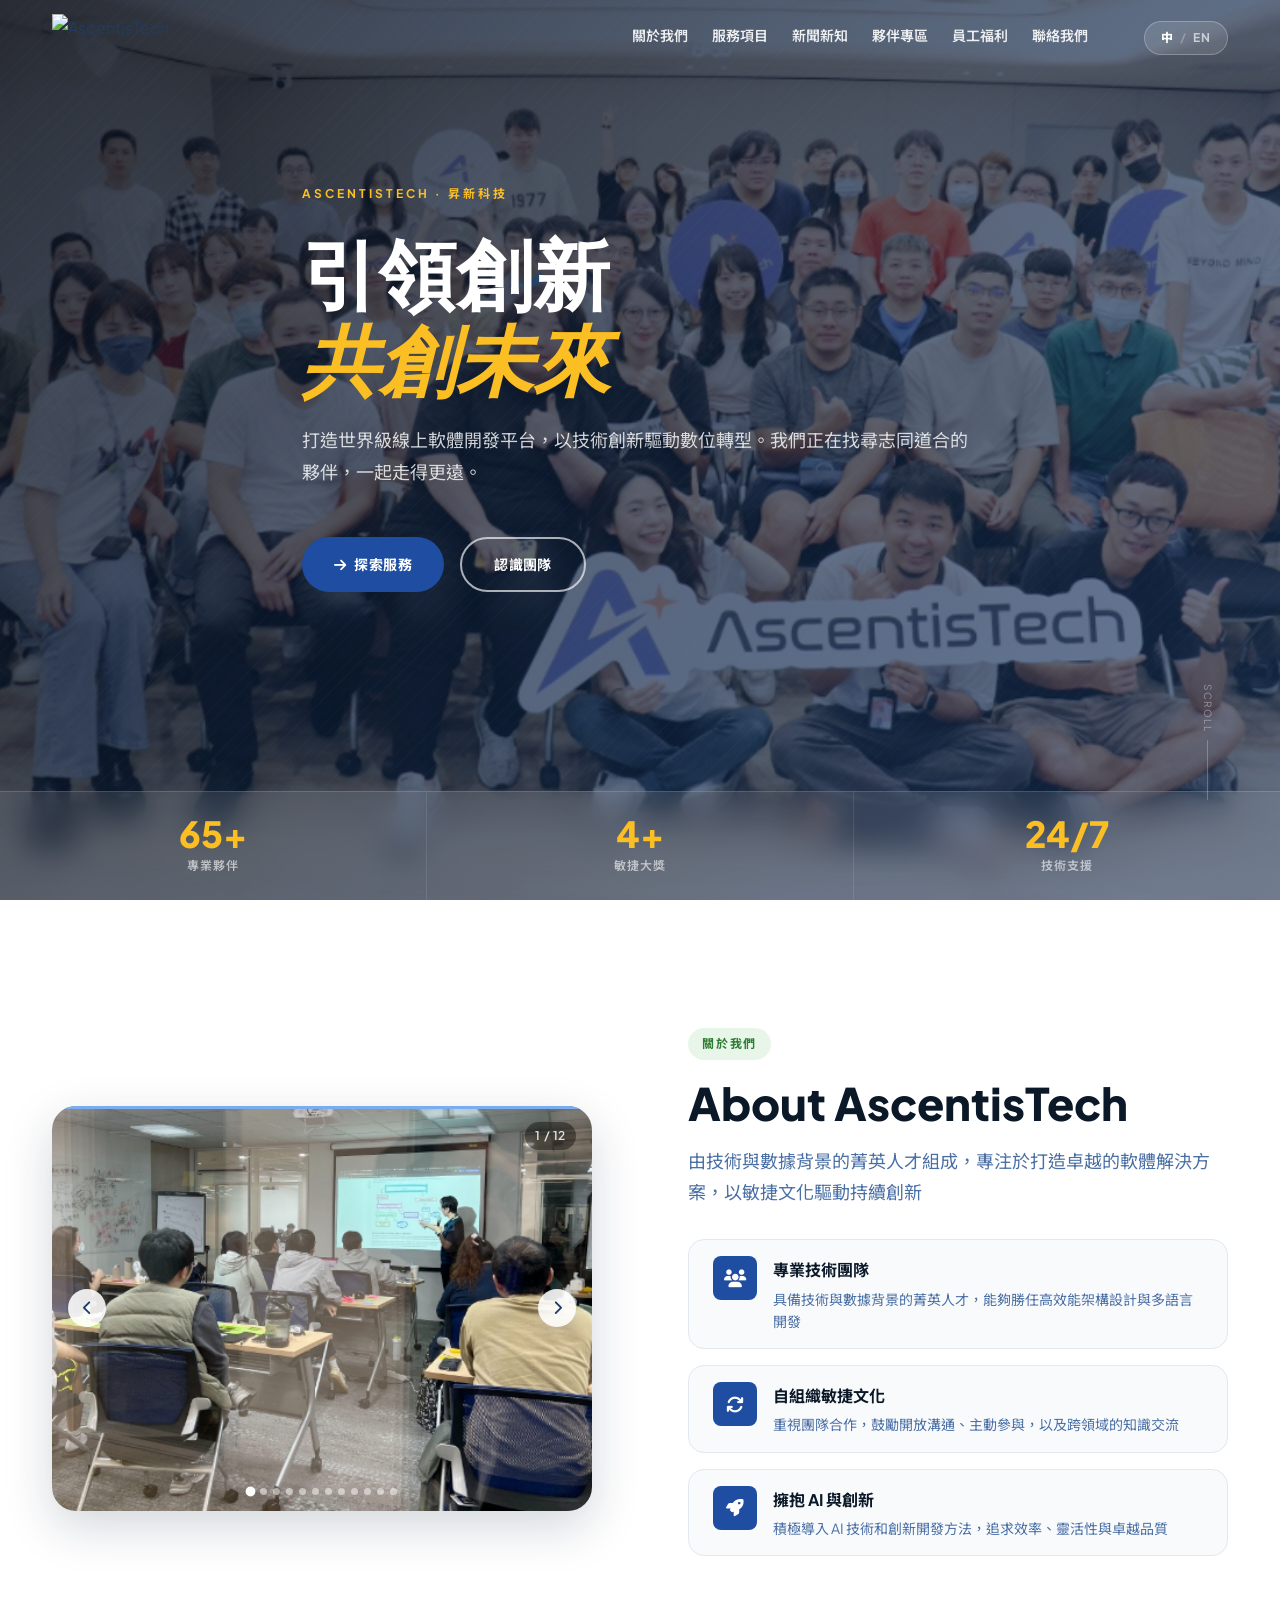
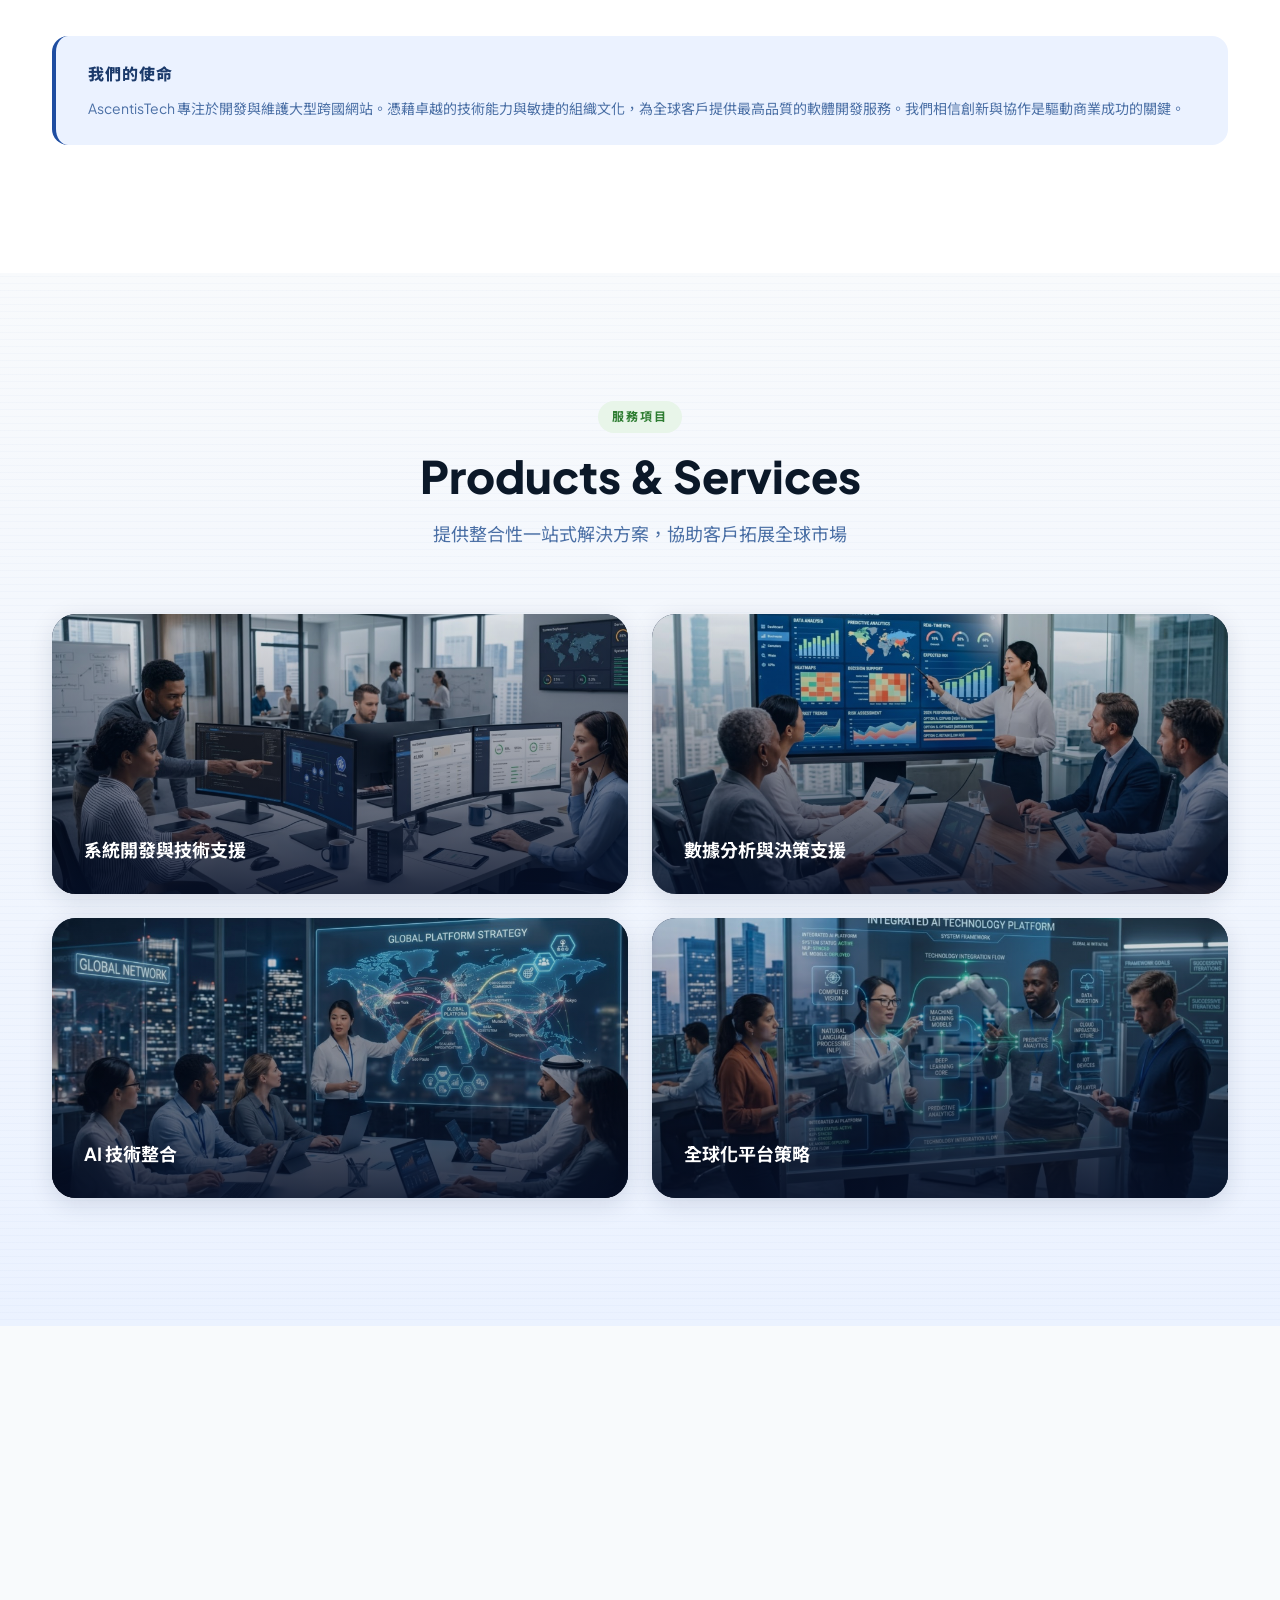
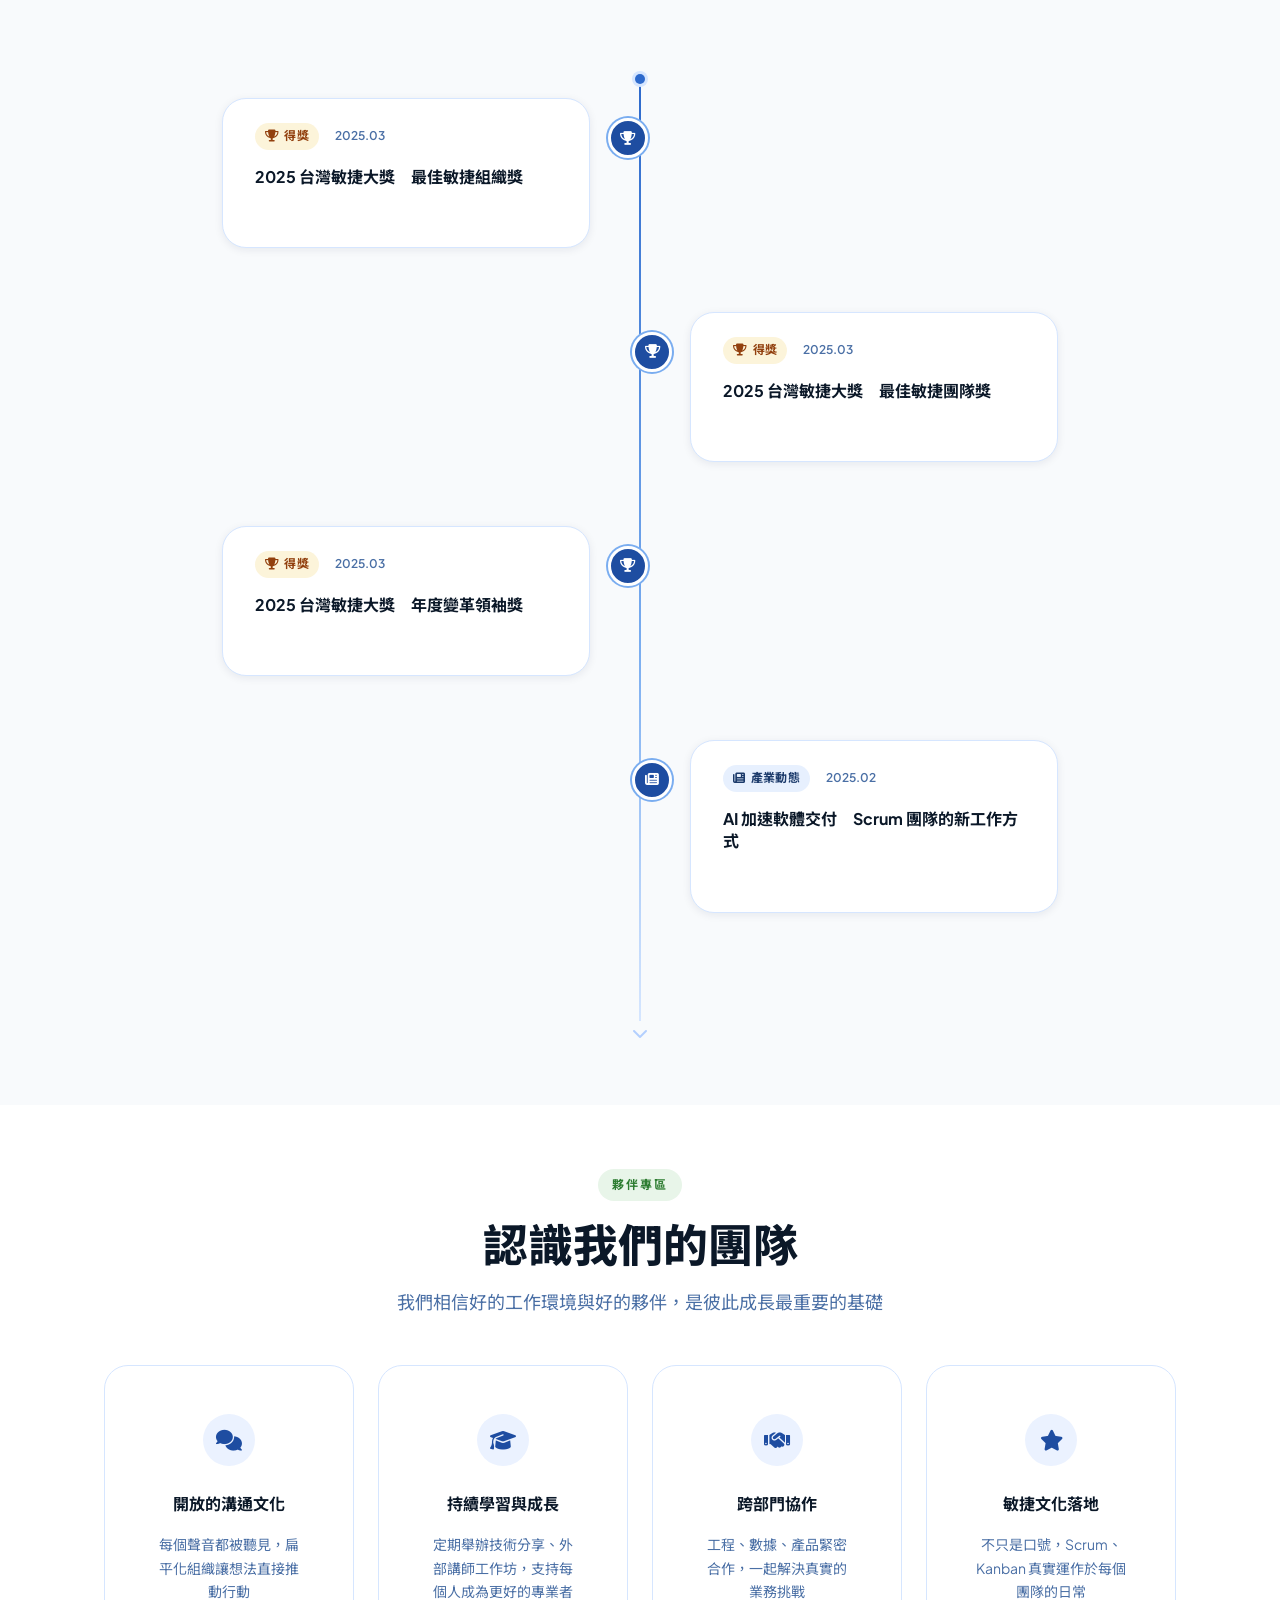
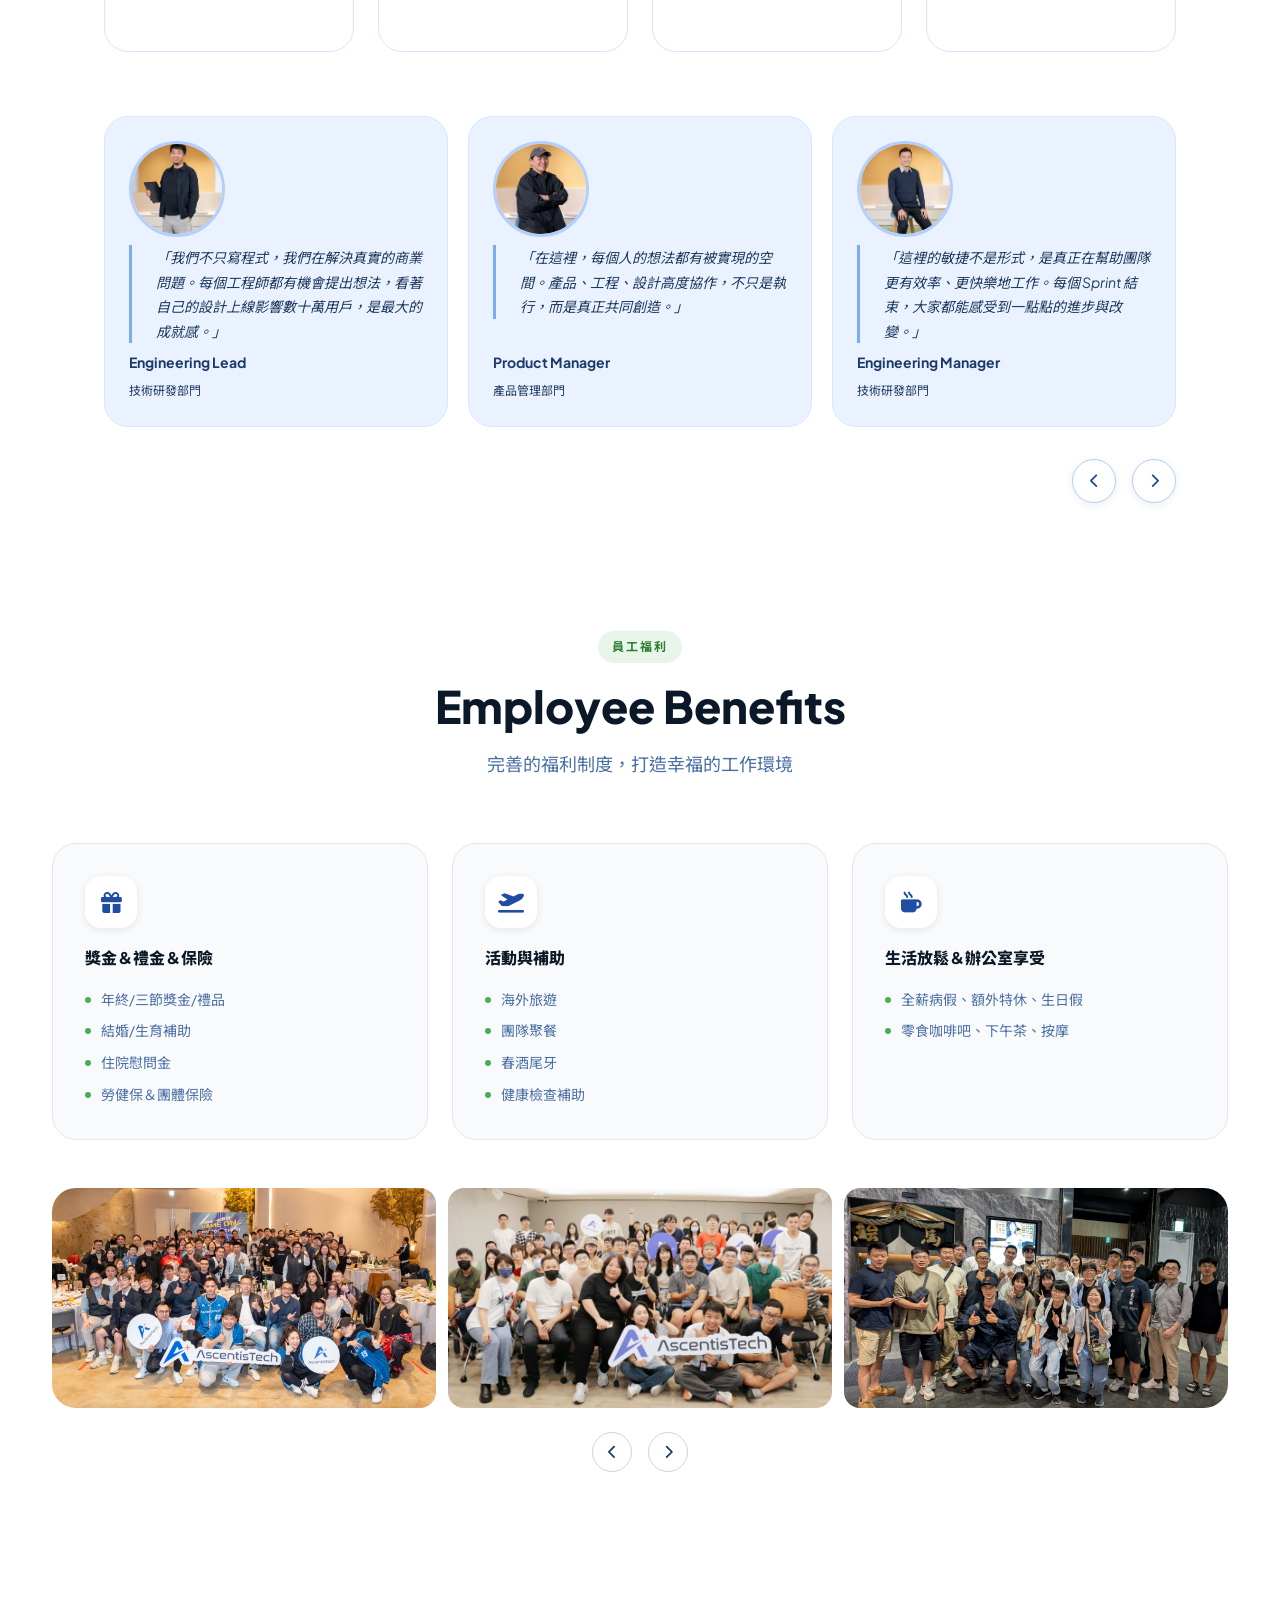
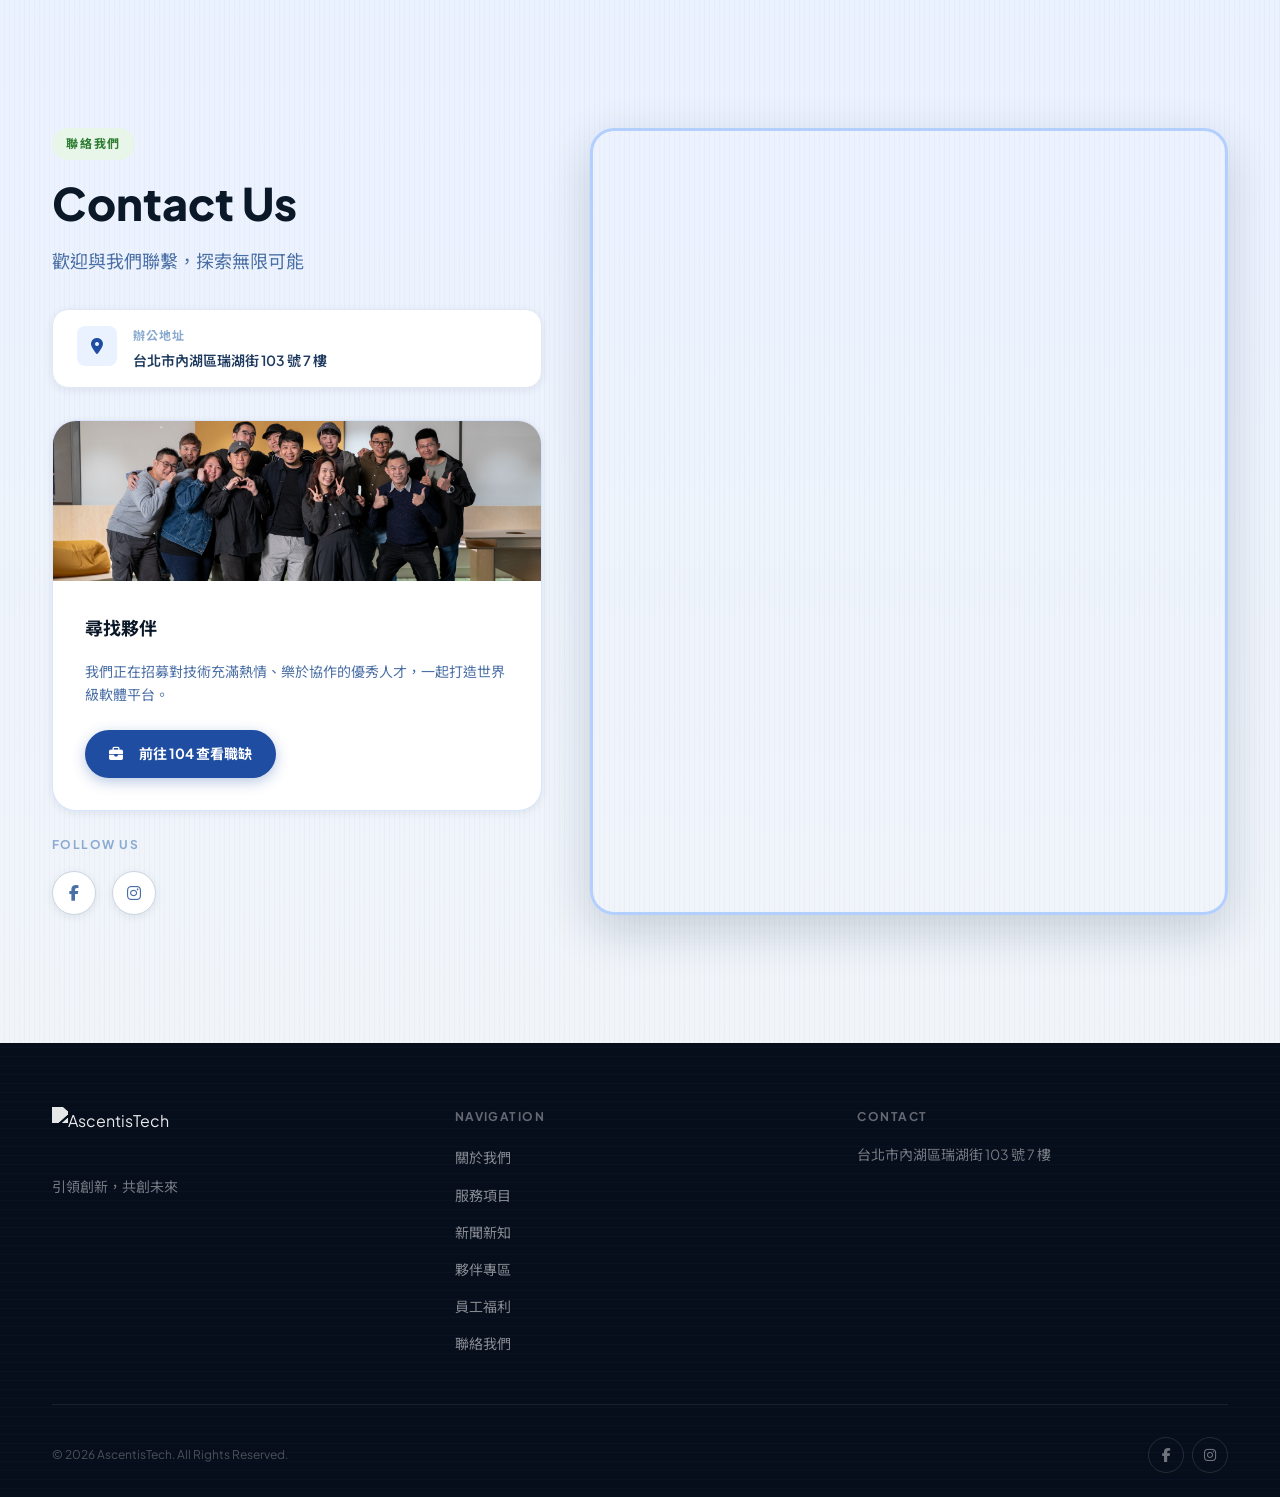
==== commit 5b58cb5f: "feat: about section — shorter image + full-width mission box below grid Co-Authored-By: Claude Sonne" ====
--- a/phase2/index.html
+++ b/phase2/index.html
@@ -203,14 +203,18 @@
             </div>
           </div>
         </div>
-
-        <div class="mission-box">
-          <h3 data-i18n="about.mission.title">我們的使命</h3>
-          <p data-i18n="about.mission.desc">AscentisTech 專注於開發與維護大型跨國網站。憑藉卓越的技術能力與敏捷的組織文化，為全球客戶提供最高品質的軟體開發服務。我們相信創新與協作是驅動商業成功的關鍵。</p>
-        </div>
-      </div>
-
-    </div>
+      </div>
+
+    </div>
+
+    <!-- 我們的使命（全寬） -->
+    <div class="about-mission-wrap fade-up">
+      <div class="mission-box">
+        <h3 data-i18n="about.mission.title">我們的使命</h3>
+        <p data-i18n="about.mission.desc">AscentisTech 專注於開發與維護大型跨國網站。憑藉卓越的技術能力與敏捷的組織文化，為全球客戶提供最高品質的軟體開發服務。我們相信創新與協作是驅動商業成功的關鍵。</p>
+      </div>
+    </div>
+
   </section>
 
 
--- a/phase2/css/phase2.css
+++ b/phase2/css/phase2.css
@@ -698,9 +698,14 @@
 
 /* ── 夥伴專區 (Team) ──────────────────────── */
 .team-section {
-  padding: var(--s6) var(--s6);
+  padding: var(--s6) var(--s6) var(--s4);
   max-width: 1200px;
   margin: 0 auto;
+}
+
+/* 縮減 team 和 benefits 之間的間距 */
+.benefits {
+  padding-top: var(--s4);
 }
 
 .team-header {
@@ -1224,3 +1229,21 @@
 @media (max-width: 768px) {
   .benefits-photo-track img { height: 180px; }
 }
+
+/* ── About Section — 縮短圖片 + 全寬使命 ────── */
+/* 覆蓋 sections.css 中的 4/5 縱向比例，改為橫向 */
+.about .about-img-frame {
+  aspect-ratio: 4 / 3;
+}
+
+/* 我們的使命：grid 下方全寬 */
+.about-mission-wrap {
+  max-width: var(--max-w);
+  margin: var(--s5) auto 0;
+  padding: 0 var(--s4);
+}
+
+.about-mission-wrap .mission-box {
+  width: 100%;
+  max-width: 100%;
+}
